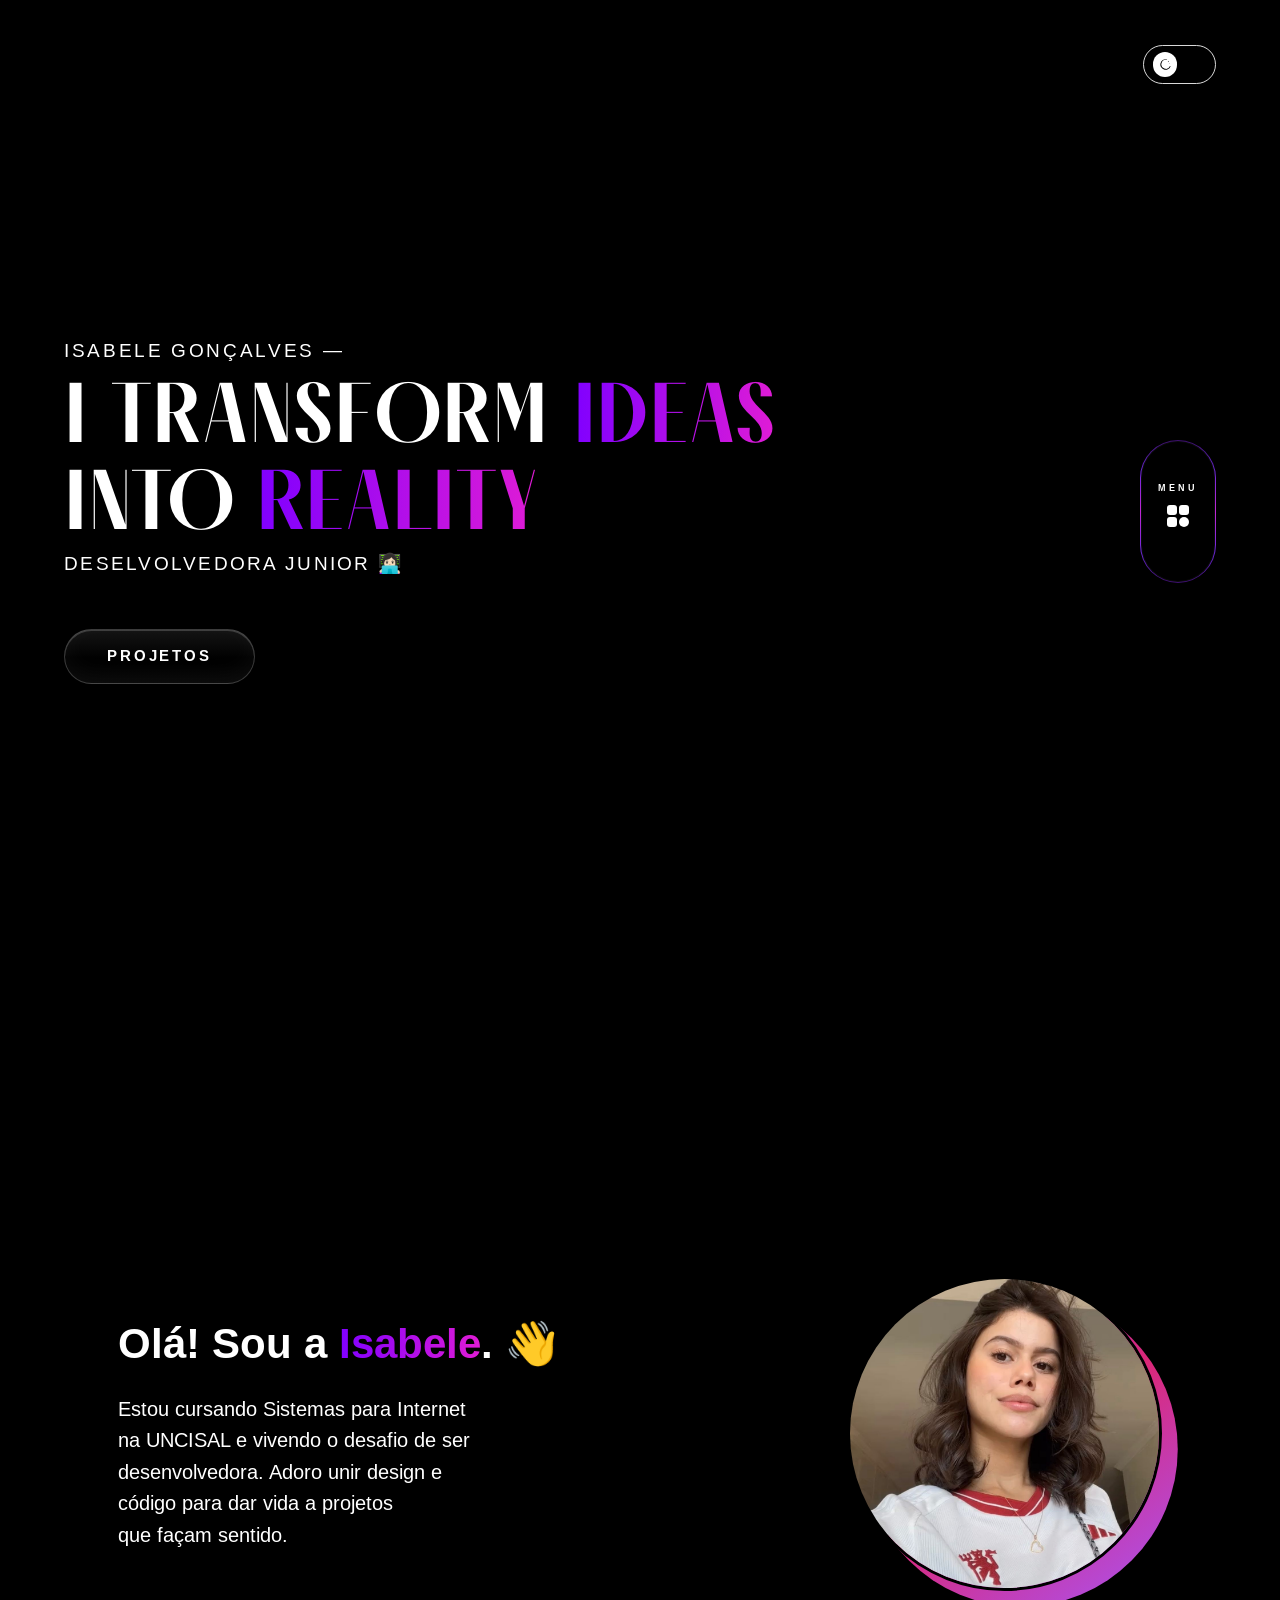
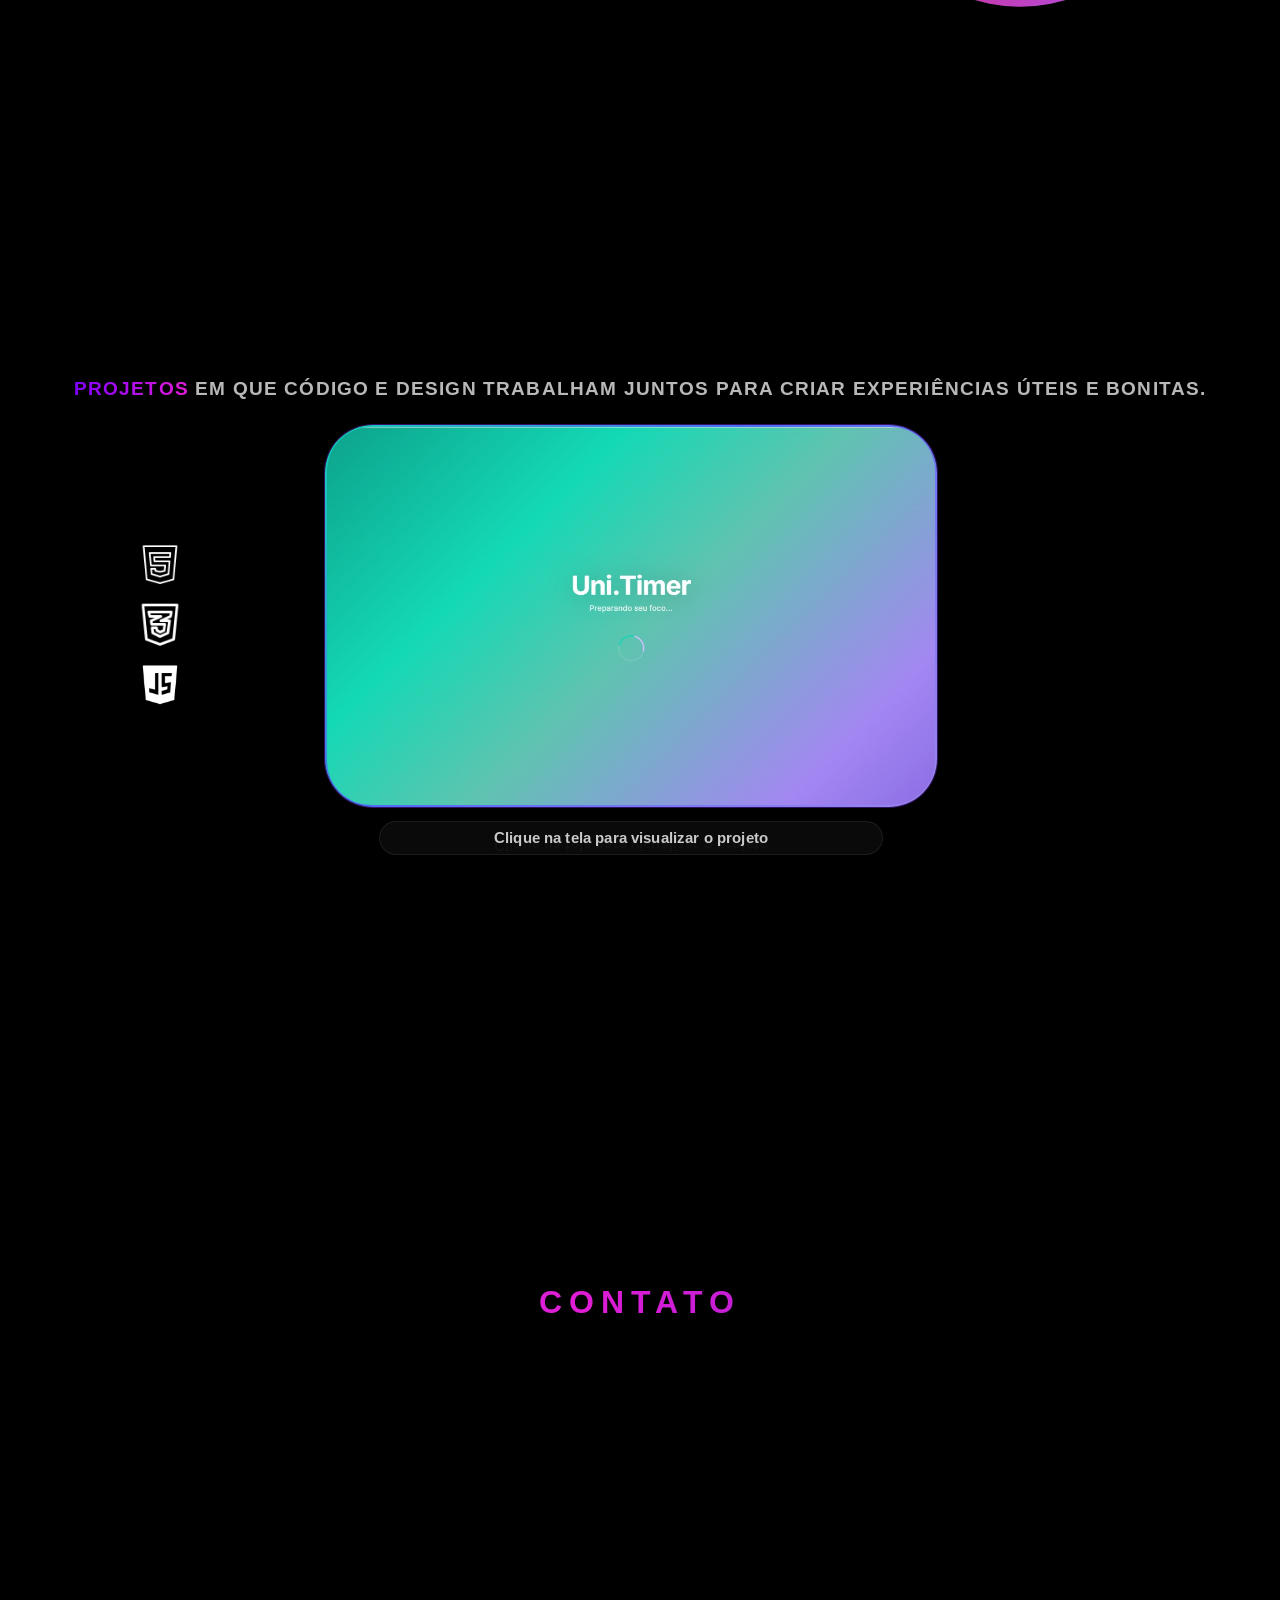
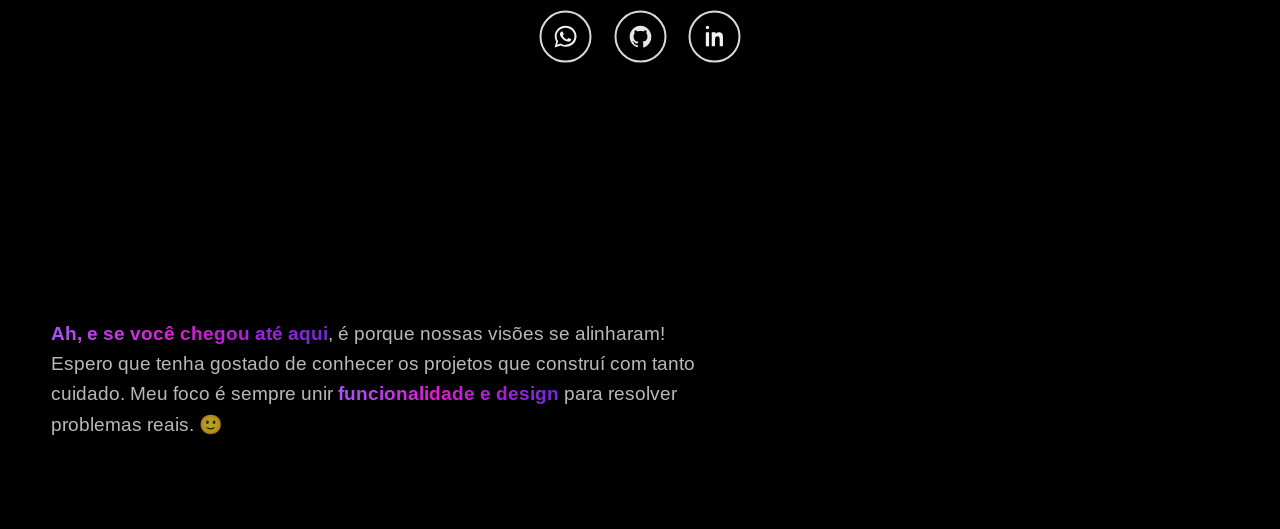
==== index.html @ c57a3eab "Portfólio: landing page com seções Início, Sobre, Projetos e Contato Made-with: Cursor" ====
<!DOCTYPE html>
<html lang="pt-BR">
  <head>
    <meta charset="UTF-8" />
    <meta name="viewport" content="width=device-width, initial-scale=1.0" />
    <title>Isabele Gonçalves — Portfólio</title>
    <link rel="icon" type="image/svg+xml" href="favicon.svg" />
    <link rel="preconnect" href="https://fonts.googleapis.com" />
    <link rel="preconnect" href="https://fonts.gstatic.com" crossorigin />
    <link
      href="https://fonts.googleapis.com/css2?family=Arimo:wght@400;500;600;700&display=swap"
      rel="stylesheet"
    />
    <link rel="stylesheet" href="styles.css" />
  </head>
  <body>
    <div class="page page--landing">
      <header class="top-bar">
        <button
          type="button"
          class="theme-toggle"
          id="theme-toggle"
          aria-label="Alternar entre tema claro e escuro"
        >
          <span class="theme-toggle__track">
            <span class="theme-toggle__thumb" aria-hidden="true">
              <svg class="icon-moon" viewBox="0 0 24 24" fill="none" aria-hidden="true">
                <path
                  d="M14.2 2.65a.7.7 0 0 1 .72.93A8.35 8.35 0 1 0 20.4 15a.7.7 0 0 1 .94.73A9.75 9.75 0 1 1 14.2 2.65Z"
                  fill="currentColor"
                />
                <path
                  d="M17.45 5.1l.38.96.96.38-.96.38-.38.96-.38-.96-.96-.38.96-.38.38-.96ZM19.55 9.05l.23.58.58.23-.58.23-.23.58-.23-.58-.58-.23.58-.23.23-.58Z"
                  fill="currentColor"
                  opacity="0.9"
                />
              </svg>
              <svg class="icon-sun" viewBox="0 0 24 24" fill="none" aria-hidden="true">
                <circle cx="12" cy="12" r="4" fill="currentColor" />
                <path
                  stroke="currentColor"
                  stroke-width="2"
                  stroke-linecap="round"
                  d="M12 2v2M12 20v2M4.93 4.93l1.41 1.41M17.66 17.66l1.41 1.41M2 12h2M20 12h2M4.93 19.07l1.41-1.41M17.66 6.34l1.41-1.41"
                />
              </svg>
            </span>
          </span>
        </button>
      </header>

      <main class="landing">
        <div class="main landing__intro">
          <section id="inicio" class="hero" aria-labelledby="headline">
            <p class="hero__name">ISABELE GONÇALVES —</p>
            <h1 class="hero__title" id="headline">
              <span class="line">I TRANSFORM <span class="gradient">IDEAS</span></span>
              <span class="line">INTO <span class="gradient">REALITY</span></span>
            </h1>
            <p class="hero__role">DESELVOLVEDORA JUNIOR 👩🏻‍💻</p>
            <a class="btn-projetos" href="#projetos">PROJETOS</a>
          </section>

          <aside class="side-dock" aria-label="Atalhos do site (menu)">
            <p class="side-dock__label">MENU</p>
            <button
              type="button"
              class="menu-trigger"
              id="menu-open"
              aria-controls="nav-drawer"
              aria-expanded="false"
              aria-label="Abrir atalhos para seções da página"
            >
              <span></span><span></span><span></span><span></span>
            </button>
          </aside>
        </div>

        <section id="sobre" class="landing__section about" aria-labelledby="about-heading">
          <div class="about__grid">
            <div class="about__text">
              <h2 class="about__heading" id="about-heading">
                Olá! Sou a <span class="about__name">Isabele</span>. 👋
              </h2>
              <p class="about__body">
                Estou cursando Sistemas para Internet<br />
                na UNCISAL e vivendo o desafio de ser<br />
                desenvolvedora. Adoro unir design e<br />
                código para dar vida a projetos<br />
                que façam sentido.
              </p>
            </div>
            <figure class="about__figure">
              <div class="about__photo-inner">
                <div class="about__photo-ring" aria-hidden="true"></div>
                <img
                  class="about__photo"
                  src="IMG/EU.jpeg"
                  width="400"
                  height="400"
                  alt="Retrato de Isabele Gonçalves"
                />
              </div>
            </figure>
          </div>
        </section>

        <section id="projetos" class="landing__section section-projetos" aria-label="Projetos em que código e design trabalham juntos para criar experiências úteis e bonitas.">
          <p id="projetos-lead" class="section-projetos__lead">
            <span class="project-brand">PROJETOS</span> EM QUE CÓDIGO E DESIGN TRABALHAM JUNTOS PARA CRIAR EXPERIÊNCIAS ÚTEIS E BONITAS.
          </p>

          <article class="project-showcase" aria-labelledby="unitimer-title">
            <h3 id="unitimer-title" class="visually-hidden">Uni.Timer</h3>
            <div class="project-showcase__tech" aria-label="Tecnologias: HTML, CSS e JavaScript">
              <span class="project-tech__icon" title="HTML">
                <img
                  src="IMG/html.png"
                  data-dark-src="IMG/html.png"
                  data-light-src="IMG/htmlpreto.png"
                  alt="HTML"
                  width="52"
                  height="52"
                  loading="lazy"
                  decoding="async"
                />
              </span>
              <span class="project-tech__icon project-tech__icon--css" title="CSS3">
                <img
                  src="IMG/css.png"
                  data-dark-src="IMG/css.png"
                  data-light-src="IMG/csspreto.png"
                  alt="CSS"
                  width="52"
                  height="52"
                  loading="lazy"
                  decoding="async"
                />
              </span>
              <span class="project-tech__icon" title="JavaScript">
                <img
                  src="IMG/js.png"
                  data-dark-src="IMG/js.png"
                  data-light-src="IMG/jspreto.png"
                  alt="JavaScript"
                  width="52"
                  height="52"
                  loading="lazy"
                  decoding="async"
                />
              </span>
            </div>
            <div class="project-showcase__card">
              <a
                class="project-card__link"
                href="https://luxury-sunburst-1a50d6.netlify.app/"
                target="_blank"
                rel="noopener noreferrer"
                aria-label="Abrir Uni.Timer no site"
              >
                <div class="project-card__frame">
                  <img
                    src="IMG/UNITIME.jpeg"
                    width="720"
                    height="480"
                    alt="Uni.Timer — tela com o título Uni.Timer, texto Preparando seu foco e indicador de carregamento"
                    loading="lazy"
                    decoding="async"
                  />
                  <div class="project-card__overlay" aria-live="polite">
                    <div class="project-card__overlay-inner">
                      <p class="project-card__overlay-text">
                        O Uni.Timer é basicamente um cronômetro focado em estudo. Em vez de usar um relógio
                        comum, ele é pensado para organizar o tempo que você gasta em cada matéria ou tarefa da
                        faculdade.
                      </p>
                      <p class="project-card__overlay-subtitle">A ideia é simples:</p>
                      <ol class="project-card__overlay-list">
                        <li>
                          <strong>Você escolhe o que vai estudar:</strong> Separa a matéria ou o trabalho que
                          precisa fazer.
                        </li>
                        <li>
                          <strong>Define um tempo:</strong> Coloca um bloco de tempo (ex: 40 ou 50 minutos) para focar
                          apenas naquilo.
                        </li>
                        <li>
                          <strong>Elimina distrações:</strong> Como é uma ferramenta dedicada, você evita ficar
                          checando outras coisas no celular ou computador enquanto o tempo está correndo.
                        </li>
                        <li>
                          <strong>Pausa:</strong> Quando o tempo acaba, ele te avisa para dar uma pausa antes de
                          começar o próximo bloco.
                        </li>
                      </ol>
                    </div>
                  </div>
                </div>
                <div
                  class="project-card__hint"
                  aria-hidden="true"
                  data-text="Clique na tela para visualizar o projeto"
                >
                  Clique na tela para visualizar o projeto
                </div>
              </a>
            </div>
          </article>
        </section>

        <section id="contato" class="landing__section section-contato" aria-label="Contato">
          <h2 class="section-contato__title">CONTATO</h2>

          <div class="contact-icons" role="group" aria-label="Ícones de contato">
            <a
              class="contact-icon"
              aria-label="WhatsApp"
              href="https://wa.me/5582987012099"
              target="_blank"
              rel="noopener noreferrer"
            >
              <svg viewBox="0 0 24 24" width="26" height="26" fill="currentColor" xmlns="http://www.w3.org/2000/svg" aria-hidden="true">
                <path
                  d="M12.04 2C6.54 2 2.1 6.35 2.1 11.72c0 1.72.46 3.4 1.33 4.88L2 22l5.56-1.72c1.43.78 3.05 1.2 4.71 1.2 5.5 0 9.94-4.35 9.94-9.72C22.21 6.35 17.54 2 12.04 2Zm0 17.85c-1.52 0-2.99-.42-4.26-1.22l-.3-.18-3.3 1.02 1.06-3.15-.2-.31a7.84 7.84 0 0 1-1.23-4.29c0-4.35 3.65-7.88 8.23-7.88 4.58 0 8.23 3.53 8.23 7.88 0 4.35-3.65 7.88-8.23 7.88Zm4.78-5.64c-.26-.13-1.54-.75-1.78-.84-.24-.09-.41-.13-.58.13-.17.26-.67.84-.82 1.01-.15.17-.3.2-.56.07-.26-.13-1.09-.4-2.08-1.28-.77-.67-1.3-1.5-1.45-1.76-.15-.26-.02-.4.11-.53.11-.11.26-.29.39-.44.13-.15.17-.26.26-.44.09-.17.04-.33-.02-.46-.06-.13-.58-1.36-.79-1.86-.21-.5-.43-.43-.58-.44h-.5c-.17 0-.43.07-.65.33-.22.26-.86.84-.86 2.05 0 1.21.89 2.38 1.02 2.55.13.17 1.75 2.74 4.3 3.74.61.24 1.08.38 1.45.48.61.19 1.17.16 1.61.1.49-.07 1.54-.62 1.76-1.22.22-.6.22-1.11.15-1.22-.06-.11-.24-.17-.5-.31Z"
                />
              </svg>
            </a>

            <a
              class="contact-icon"
              aria-label="GitHub"
              href="https://github.com/isntmemaria"
              target="_blank"
              rel="noopener noreferrer"
            >
              <svg viewBox="0 0 24 24" width="26" height="26" fill="none" xmlns="http://www.w3.org/2000/svg" aria-hidden="true">
                <path
                  d="M12 2C6.48 2 2 6.58 2 12.23c0 4.52 2.87 8.35 6.85 9.7.5.1.68-.22.68-.49 0-.24-.01-.87-.01-1.7-2.79.62-3.38-1.38-3.38-1.38-.46-1.18-1.12-1.5-1.12-1.5-.91-.64.07-.63.07-.63 1 .07 1.53 1.06 1.53 1.06.9 1.57 2.35 1.12 2.92.86.09-.66.35-1.12.63-1.38-2.22-.26-4.56-1.14-4.56-5.08 0-1.13.39-2.06 1.03-2.78-.1-.26-.45-1.33.1-2.77 0 0 .84-.28 2.75 1.06.8-.23 1.66-.35 2.52-.35.86 0 1.72.12 2.52.35 1.91-1.34 2.75-1.06 2.75-1.06.55 1.44.2 2.5.1 2.77.64.72 1.03 1.65 1.03 2.78 0 3.95-2.34 4.82-4.57 5.07.36.32.68.95.68 1.92 0 1.38-.01 2.49-.01 2.83 0 .27.18.6.69.49A10.02 10.02 0 0 0 22 12.23C22 6.58 17.52 2 12 2Z"
                  fill="currentColor"
                  opacity="0.95"
                />
              </svg>
            </a>

            <a
              class="contact-icon"
              aria-label="LinkedIn"
              href="https://www.linkedin.com/in/isntmemaria"
              target="_blank"
              rel="noopener noreferrer"
            >
              <svg viewBox="0 0 24 24" width="26" height="26" fill="currentColor" xmlns="http://www.w3.org/2000/svg" aria-hidden="true">
                <path d="M4 3.5C4 2.67 4.67 2 5.5 2S7 2.67 7 3.5 6.33 5 5.5 5 4 4.33 4 3.5Z" />
                <path d="M4 8h3v13H4V8Z" />
                <path d="M10 8h3v1.6h.04c.42-.8 1.45-1.65 2.98-1.65 3.18 0 3.77 2.08 3.77 4.78V21h-3v-6.1c0-1.45-.03-3.31-2.02-3.31-2.02 0-2.33 1.58-2.33 3.2V21h-3V8Z" />
              </svg>
            </a>
          </div>

          <p class="section-contato__note">
            <span class="contact-emphasis">Ah, e se você chegou até aqui</span>, é porque nossas visões se alinharam!
            Espero que tenha gostado de conhecer os projetos que construí com tanto cuidado. Meu foco é sempre unir
            <span class="contact-emphasis">funcionalidade e design</span> para resolver problemas reais. 🙂
          </p>
        </section>
      </main>
    </div>

    <div class="nav-drawer" id="nav-drawer" role="dialog" aria-modal="true" aria-labelledby="drawer-title" hidden>
      <button type="button" class="nav-drawer__backdrop" id="menu-backdrop" aria-label="Fechar menu"></button>
      <div class="nav-drawer__panel">
        <h2 id="drawer-title" class="visually-hidden">Atalhos para seções</h2>
        <button type="button" class="nav-drawer__close" id="menu-close" aria-label="Fechar">
          ×
        </button>
        <ul class="nav-drawer__list">
          <li><a href="#inicio">INICIO</a></li>
          <li><a href="#sobre">SOBRE</a></li>
          <li><a href="#projetos">PROJETOS</a></li>
          <li><a href="#contato">CONTATO</a></li>
        </ul>
      </div>
    </div>

    <div id="cursor-follow" class="cursor-follow" aria-hidden="true">
      <div class="cursor-follow__orbit">
        <svg class="cursor-follow__svg" viewBox="0 0 100 100" overflow="visible" xmlns="http://www.w3.org/2000/svg">
          <defs>
            <linearGradient id="cursor-name-gradient" x1="0%" y1="0%" x2="100%" y2="0%">
              <stop offset="0%" stop-color="#8000ff" />
              <stop offset="50%" stop-color="#e01cd5" />
              <stop offset="100%" stop-color="#a855f7" />
            </linearGradient>
            <path
              id="cursor-orbit-path"
              d="M 50 15 a 35 35 0 1 1 0 70 a 35 35 0 1 1 0 -70"
              fill="none"
            />
          </defs>
          <text
            class="cursor-follow__text"
            fill="url(#cursor-name-gradient)"
            font-family="Arimo, system-ui, sans-serif"
            font-size="5.2"
            font-weight="700"
            letter-spacing="0.12em"
          >
            <textPath href="#cursor-orbit-path" startOffset="0%">
              ISABELE GONÇALVES • ISABELE GONÇALVES • ISABELE GONÇALVES •
            </textPath>
          </text>
        </svg>
      </div>
      <span class="cursor-follow__core"></span>
    </div>

    <script>
      (function () {
        var root = document.documentElement;
        var stored = localStorage.getItem("theme");
        if (stored === "light" || stored === "dark") {
          root.setAttribute("data-theme", stored);
        } else {
          root.setAttribute("data-theme", "dark");
        }

        function syncThemeIcons() {
          var isLight = root.getAttribute("data-theme") === "light";
          var moon = document.querySelector(".icon-moon");
          var sun = document.querySelector(".icon-sun");
          if (moon && sun) {
            moon.style.display = isLight ? "none" : "block";
            sun.style.display = isLight ? "block" : "none";
          }

          var techIcons = document.querySelectorAll(".project-tech__icon img[data-dark-src][data-light-src]");
          techIcons.forEach(function (img) {
            var darkSrc = img.getAttribute("data-dark-src");
            var lightSrc = img.getAttribute("data-light-src");
            var targetSrc = isLight ? lightSrc : darkSrc;
            if (!targetSrc) return;
            if (img.getAttribute("src") === targetSrc) return;

            var probe = new Image();
            probe.onload = function () {
              img.setAttribute("src", targetSrc);
            };
            probe.onerror = function () {
              img.setAttribute("src", darkSrc || targetSrc);
            };
            probe.src = targetSrc;
          });
        }

        syncThemeIcons();

        var themeBtn = document.getElementById("theme-toggle");
        if (themeBtn) {
          themeBtn.addEventListener("click", function () {
            var next = root.getAttribute("data-theme") === "light" ? "dark" : "light";
            root.setAttribute("data-theme", next);
            localStorage.setItem("theme", next);
            syncThemeIcons();
          });
        }

        var drawer = document.getElementById("nav-drawer");
        var openBtn = document.getElementById("menu-open");
        var closeBtn = document.getElementById("menu-close");
        var backdrop = document.getElementById("menu-backdrop");

        function setOpen(open) {
          if (!drawer || !openBtn) return;
          drawer.hidden = !open;
          drawer.classList.toggle("is-open", open);
          openBtn.setAttribute("aria-expanded", open ? "true" : "false");
          document.body.style.overflow = open ? "hidden" : "";
        }

        if (openBtn) {
          openBtn.addEventListener("click", function () {
            setOpen(true);
          });
        }
        if (closeBtn) {
          closeBtn.addEventListener("click", function () {
            setOpen(false);
          });
        }
        if (backdrop) {
          backdrop.addEventListener("click", function () {
            setOpen(false);
          });
        }
        document.addEventListener("keydown", function (e) {
          if (e.key === "Escape") setOpen(false);
        });

        document.querySelectorAll(".nav-drawer__list a[href^='#']").forEach(function (link) {
          link.addEventListener("click", function () {
            setOpen(false);
          });
        });
      })();

      (function () {
        var el = document.getElementById("cursor-follow");
        if (!el) return;
        var reduceMotion = window.matchMedia("(prefers-reduced-motion: reduce)").matches;
        var finePointer = window.matchMedia("(pointer: fine)").matches;
        if (reduceMotion || !finePointer) {
          el.remove();
          return;
        }
        document.documentElement.classList.add("has-custom-cursor");
        el.classList.add("cursor-follow--hidden");
        function move(e) {
          el.style.left = e.clientX + "px";
          el.style.top = e.clientY + "px";
          el.classList.remove("cursor-follow--hidden");
        }
        window.addEventListener("mousemove", move, { passive: true });
        document.documentElement.addEventListener("mouseleave", function () {
          el.classList.add("cursor-follow--hidden");
        });
        document.documentElement.addEventListener("mouseenter", function () {
          el.classList.remove("cursor-follow--hidden");
        });
      })();
    </script>
  </body>
</html>
---- styles.css ----
@font-face {
  font-family: "Melodrama";
  src: url("fonts/Melodrama-Light.otf") format("opentype");
  font-weight: 300;
  font-style: normal;
  font-display: swap;
}

@font-face {
  font-family: "Melodrama";
  src: url("fonts/Melodrama-Regular.otf") format("opentype");
  font-weight: 400;
  font-style: normal;
  font-display: swap;
}

@font-face {
  font-family: "Melodrama";
  src: url("fonts/Melodrama-Medium.otf") format("opentype");
  font-weight: 500;
  font-style: normal;
  font-display: swap;
}

@font-face {
  font-family: "Melodrama";
  src: url("fonts/Melodrama-Semibold.otf") format("opentype");
  font-weight: 600;
  font-style: normal;
  font-display: swap;
}

@font-face {
  font-family: "Melodrama";
  src: url("fonts/Melodrama-Bold.otf") format("opentype");
  font-weight: 700;
  font-style: normal;
  font-display: swap;
}

:root {
  --bg: #000000;
  --text: #ffffff;
  --text-muted: rgba(255, 255, 255, 0.72);
  --gradient-a: #8000ff;
  --gradient-b: #e01cd5;
  --menu-border: #a020f0;
  --btn-border: rgba(255, 255, 255, 0.22);
  --toggle-border: rgba(255, 255, 255, 0.85);
}

:root[data-theme="light"] {
  --bg: #f7f7f5;
  --text: #0a0a0a;
  --text-muted: rgba(10, 10, 10, 0.65);
  --btn-border: rgba(10, 10, 10, 0.12);
  --toggle-border: rgba(10, 10, 10, 0.35);
}

*,
*::before,
*::after {
  box-sizing: border-box;
}

html {
  font-size: clamp(14px, 2.2vw, 18px);
  overflow-x: hidden;
}

@media (prefers-reduced-motion: no-preference) {
  html {
    scroll-behavior: smooth;
  }
}

body {
  margin: 0;
  min-height: 100vh;
  font-family: "Arimo", system-ui, -apple-system, "Segoe UI", Roboto, Arial, sans-serif;
  background: var(--bg);
  color: var(--text);
  -webkit-font-smoothing: antialiased;
  transition: background 0.35s ease, color 0.35s ease;
}

.page {
  position: relative;
  min-height: 100vh;
  padding: clamp(1.25rem, 4vw, 2.5rem) clamp(1.25rem, 5vw, 4rem);
  display: flex;
  flex-direction: column;
}

.top-bar {
  display: flex;
  justify-content: flex-end;
  align-items: center;
}

.theme-toggle {
  display: flex;
  align-items: center;
  gap: 0;
  padding: 0.2rem 0.35rem;
  border-radius: 999px;
  border: 1px solid var(--toggle-border);
  background: transparent;
  cursor: pointer;
  color: var(--text);
}

.theme-toggle:focus-visible {
  outline: 2px solid var(--gradient-a);
  outline-offset: 3px;
}

.theme-toggle__track {
  display: flex;
  align-items: center;
  width: 3.25rem;
  height: 1.65rem;
  border-radius: 999px;
  padding: 0.15rem;
  position: relative;
}

.theme-toggle__thumb {
  position: relative;
  width: 1.35rem;
  height: 1.35rem;
  border-radius: 50%;
  background: var(--text);
  display: block;
  transition: transform 0.3s cubic-bezier(0.34, 1.2, 0.64, 1);
}

.theme-toggle__thumb svg {
  position: absolute;
  inset: 0;
  margin: auto;
}

:root[data-theme="light"] .theme-toggle__thumb {
  transform: translateX(1.45rem);
}

.theme-toggle svg {
  width: 0.72rem;
  height: 0.72rem;
  color: var(--bg);
}

.icon-moon {
  filter: drop-shadow(0 0 3px rgba(255, 255, 255, 0.35)) saturate(1.08);
}

:root[data-theme="light"] .icon-moon {
  filter: none;
}

.main {
  flex: 1;
  display: grid;
  grid-template-columns: 1fr auto;
  align-items: center;
  gap: clamp(1.5rem, 6vw, 4rem);
  padding-top: clamp(0.5rem, 3vh, 2rem);
  padding-bottom: clamp(2rem, 8vh, 4rem);
}

@media (max-width: 768px) {
  .main {
    grid-template-columns: 1fr;
    align-items: start;
  }

  .main.landing__intro {
    padding-right: clamp(3.5rem, 14vw, 5rem);
  }

  .side-dock {
    position: fixed;
    right: clamp(1rem, 4vw, 2rem);
    top: 50%;
    transform: translateY(-50%);
    z-index: 30;
  }
}

.hero {
  max-width: 42rem;
}

.hero__name {
  margin: 0 0 0.4rem;
  font-size: clamp(0.95rem, 1.5vw, 1.05rem);
  font-weight: 500;
  letter-spacing: 0.14em;
  color: var(--text);
}

.hero__title {
  margin: 0 0 0.45rem;
  font-family: "Melodrama", Georgia, serif;
  font-size: clamp(2.35rem, 7.5vw, 4.75rem);
  font-weight: 700;
  line-height: 1.02;
  letter-spacing: 0.02em;
  text-transform: uppercase;
}

.hero__title .line {
  display: block;
  white-space: nowrap;
}

.hero__title .gradient {
  background: linear-gradient(90deg, var(--gradient-a), var(--gradient-b));
  -webkit-background-clip: text;
  background-clip: text;
  color: transparent;
}

.hero__role {
  margin: 0 0 clamp(2rem, 6vh, 3.5rem);
  font-size: clamp(0.95rem, 1.5vw, 1.05rem);
  font-weight: 500;
  letter-spacing: 0.12em;
  color: var(--text);
}

.btn-projetos {
  display: inline-flex;
  align-items: center;
  justify-content: center;
  padding: 0.95rem 2.35rem;
  font-family: inherit;
  font-size: 0.85rem;
  font-weight: 700;
  letter-spacing: 0.18em;
  text-transform: uppercase;
  text-decoration: none;
  color: var(--text);
  border-radius: 999px;
  border: 1px solid var(--btn-border);
  background: linear-gradient(180deg, #141414 0%, #000000 55%, #050505 100%);
  box-shadow:
    inset 0 1px 0 rgba(255, 255, 255, 0.18),
    inset 0 -8px 24px rgba(255, 255, 255, 0.04),
    0 12px 40px rgba(0, 0, 0, 0.45);
  transition: transform 0.2s ease, box-shadow 0.2s ease, border-color 0.2s ease;
}

:root[data-theme="light"] .btn-projetos {
  background: linear-gradient(180deg, #ffffff 0%, #ececea 55%, #e2e2de 100%);
  color: var(--text);
  box-shadow:
    inset 0 1px 0 rgba(255, 255, 255, 0.9),
    inset 0 -6px 20px rgba(0, 0, 0, 0.06),
    0 10px 30px rgba(0, 0, 0, 0.08);
}

.btn-projetos:hover {
  transform: translateY(-2px);
  box-shadow:
    inset 0 1px 0 rgba(255, 255, 255, 0.22),
    inset 0 -8px 24px rgba(255, 255, 255, 0.06),
    0 16px 48px rgba(0, 0, 0, 0.5);
}

.btn-projetos:focus-visible {
  outline: 2px solid var(--gradient-a);
  outline-offset: 4px;
}

.side-dock {
  display: flex;
  flex-direction: column;
  align-items: center;
  justify-content: center;
  gap: 0.06rem;
  min-width: 3.1rem;
  padding: 2.35rem 0.72rem;
  border-radius: 999px;
  border: 1px solid transparent;
  background:
    linear-gradient(#000000, #000000) padding-box,
    linear-gradient(
      180deg,
      #3d0f6e 0%,
      #6d28d9 22%,
      #c026d3 50%,
      #6d28d9 78%,
      #3d0f6e 100%
    )
    border-box;
  background-clip: padding-box, border-box;
  -webkit-background-clip: padding-box, border-box;
  box-shadow: 0 0 0 1px rgba(255, 255, 255, 0.04) inset;
}

.side-dock__label {
  font-family: "Arimo", system-ui, sans-serif;
  font-size: 0.52rem;
  font-weight: 600;
  letter-spacing: 0.32em;
  color: #ffffff;
  margin: 0 0 -0.06rem;
  line-height: 1;
}

:root[data-theme="light"] .side-dock {
  background:
    linear-gradient(var(--bg), var(--bg)) padding-box,
    linear-gradient(
      180deg,
      #3d0f6e 0%,
      #6d28d9 22%,
      #c026d3 50%,
      #6d28d9 78%,
      #3d0f6e 100%
    )
    border-box;
  box-shadow: 0 0 0 1px rgba(0, 0, 0, 0.08) inset;
}

:root[data-theme="light"] .side-dock__label {
  color: var(--text);
}

:root[data-theme="light"] .menu-trigger {
  color: var(--text);
}

.menu-trigger {
  width: 2.65rem;
  height: 2.65rem;
  padding: 0;
  border: none;
  border-radius: 0.45rem;
  background: transparent;
  cursor: pointer;
  display: grid;
  grid-template-columns: repeat(2, auto);
  grid-template-rows: repeat(2, auto);
  gap: 0.09rem;
  place-content: center;
  place-items: center;
  color: #ffffff;
}

.menu-trigger:focus-visible {
  outline: 2px solid #c026d3;
  outline-offset: 3px;
  border-radius: 0.55rem;
}

.menu-trigger span {
  width: 0.58rem;
  height: 0.58rem;
  background: currentColor;
  border-radius: 3px;
}

.menu-trigger span:nth-child(4) {
  border-radius: 50%;
}

.nav-drawer {
  position: fixed;
  inset: 0;
  z-index: 40;
  pointer-events: none;
  opacity: 0;
  transition: opacity 0.3s ease;
}

.nav-drawer.is-open {
  pointer-events: auto;
  opacity: 1;
}

.nav-drawer__backdrop {
  position: absolute;
  inset: 0;
  background: rgba(0, 0, 0, 0.55);
  border: none;
  padding: 0;
  cursor: pointer;
}

:root[data-theme="light"] .nav-drawer__backdrop {
  background: rgba(0, 0, 0, 0.25);
}

:root[data-theme="light"] .nav-drawer__list a {
  background: rgba(0, 0, 0, 0.03);
}

:root[data-theme="light"] .nav-drawer__close {
  background: rgba(0, 0, 0, 0.03);
}

.nav-drawer__panel {
  position: absolute;
  top: 0;
  right: 0;
  height: 100%;
  width: min(18rem, 86vw);
  background: rgba(10, 10, 10, 0.78);
  border-left: 1px solid var(--menu-border);
  padding: 5rem 1.75rem 2rem;
  transform: translateX(100%);
  transition: transform 0.35s cubic-bezier(0.34, 1.1, 0.64, 1);
  backdrop-filter: blur(12px);
  box-shadow: -26px 0 90px rgba(0, 0, 0, 0.55);
}

:root[data-theme="light"] .nav-drawer__panel {
  background: rgba(247, 247, 245, 0.82);
  border-left-color: rgba(160, 32, 240, 0.45);
  box-shadow: -26px 0 90px rgba(0, 0, 0, 0.12);
}

.nav-drawer.is-open .nav-drawer__panel {
  transform: translateX(0);
}

.nav-drawer__list {
  list-style: none;
  margin: 0;
  padding: 0;
  display: flex;
  flex-direction: column;
  gap: 1.5rem;
}

.nav-drawer__list a {
  font-size: 1.15rem;
  font-weight: 500;
  letter-spacing: 0.08em;
  text-transform: uppercase;
  color: var(--text);
  text-decoration: none;
  border-bottom: none;
  transition: transform 0.18s ease, color 0.2s ease, background 0.2s ease;
  padding: 0.6rem 0.75rem;
  border-radius: 0.9rem;
  position: relative;
  display: block;
  z-index: 0;
  background: rgba(255, 255, 255, 0.02);
}

.nav-drawer__list a::after {
  content: "";
  position: absolute;
  inset: 0;
  border-radius: inherit;
  background: linear-gradient(90deg, rgba(128, 0, 255, 0.28), rgba(224, 28, 213, 0.22));
  opacity: 0;
  transition: opacity 0.2s ease;
  z-index: -1;
}

.nav-drawer__list a:hover::after,
.nav-drawer__list a:focus-visible::after {
  opacity: 1;
}

.nav-drawer__list a:hover,
.nav-drawer__list a:focus-visible {
  transform: translateX(-4px);
  color: var(--text);
  outline: none;
}

.nav-drawer__close {
  position: absolute;
  top: 1.25rem;
  right: 1.25rem;
  width: 2.5rem;
  height: 2.5rem;
  border: 1px solid var(--btn-border);
  border-radius: 50%;
  background: rgba(255, 255, 255, 0.04);
  color: var(--text);
  cursor: pointer;
  font-size: 1.25rem;
  line-height: 1;
  display: grid;
  place-items: center;
}

.nav-drawer__close:focus-visible {
  outline: 2px solid var(--gradient-a);
  outline-offset: 2px;
}

.nav-drawer__list a:focus-visible {
  box-shadow: 0 0 0 2px rgba(160, 32, 240, 0.35);
}

#inicio,
#sobre,
#projetos,
#contato {
  scroll-margin-top: 1.25rem;
}

.landing {
  flex: 1;
  display: flex;
  flex-direction: column;
  width: 100%;
}

.landing__intro {
  flex: 0 0 auto;
  min-height: min(100vh, 52rem);
}

.landing__section {
  width: 100%;
  max-width: 58rem;
  margin-inline: auto;
  padding-block: clamp(3rem, 9vh, 5.75rem);
  border-top: 1px solid rgba(255, 255, 255, 0.06);
}

.landing > .landing__section:last-child {
  padding-bottom: clamp(4rem, 14vh, 7rem);
}

:root[data-theme="light"] .landing__section {
  border-top-color: rgba(10, 10, 10, 0.07);
}

.landing__section.about {
  border-top: none;
  min-height: 100vh;
  min-height: 100dvh;
  max-width: none;
  width: 100vw;
  margin-inline: calc(50% - 50vw);
  padding-inline: clamp(1.25rem, 5vw, 4rem);
  padding-block: clamp(5.5rem, 16vh, 10rem);
  box-sizing: border-box;
  display: flex;
  flex-direction: column;
  justify-content: center;
  align-items: stretch;
  background-color: #000000;
  font-family: "Arimo", system-ui, -apple-system, "Segoe UI", Roboto, Arial, sans-serif;
}

:root[data-theme="light"] .landing__section.about {
  background-color: var(--bg);
}

.landing__section.about .about__grid {
  width: 100%;
  max-width: 58rem;
  margin-inline: auto;
}

.section-projetos {
  max-width: none;
  margin-top: 0;
  padding-bottom: clamp(4rem, 14vh, 7rem);
  display: flex;
  flex-direction: column;
  align-items: stretch;
  text-align: center;
}

.landing__section.section-projetos {
  max-width: none;
  width: 100vw;
  margin-inline: calc(50% - 50vw);
  border-top: none;
  background-color: var(--bg);
  min-height: 100vh;
  min-height: 100dvh;
  padding-inline: clamp(1.25rem, 5vw, 4rem);
  box-sizing: border-box;
}

:root[data-theme="light"] .landing__section.section-projetos {
  background-color: var(--bg);
}

.section-projetos h2 {
  font-size: 1rem;
  font-weight: 600;
  letter-spacing: 0.2em;
  text-transform: uppercase;
  margin: 0 0 0.75rem;
  color: var(--text-muted);
}

.section-projetos__lead {
  margin: 0.5rem auto clamp(0.85rem, 2.2vw, 1.25rem);
  line-height: 1.45;
  color: var(--text-muted);
  font-weight: 900;
  max-width: none;
  font-family: "Arimo", system-ui, -apple-system, "Segoe UI", Roboto, Arial, sans-serif;
  text-transform: uppercase;
  letter-spacing: 0.06em;
  white-space: normal;
  text-align: center;
  display: block;
  width: 100%;
  font-size: clamp(0.86rem, 1.9vw, 1.08rem);
}

.project-brand {
  background: linear-gradient(90deg, var(--gradient-a), var(--gradient-b));
  -webkit-background-clip: text;
  background-clip: text;
  color: transparent;
}

.project-showcase {
  display: grid;
  grid-template-columns: 6.5rem 1fr 7.5rem;
  align-items: center;
  width: 100%;
  max-width: none;
  margin-inline: 0;
  font-family: "Arimo", system-ui, -apple-system, "Segoe UI", Roboto, Arial, sans-serif;
}

.project-showcase__tech {
  grid-column: 1;
  display: flex;
  flex-direction: column;
  gap: 1rem;
  justify-content: center;
  align-items: flex-end;
  justify-self: end;
  width: 6.5rem;
  color: rgba(255, 255, 255, 0.92);
  transform: translateY(-0.85rem);
}

:root[data-theme="light"] .project-showcase__tech {
  color: rgba(10, 10, 10, 0.78);
}

.project-tech__icon {
  display: grid;
  place-items: center;
  line-height: 0;
}

.project-tech__icon svg {
  display: block;
}

.project-tech__icon img {
  display: block;
  width: 42px;
  height: 42px;
  object-fit: contain;
}

:root[data-theme="light"] .project-tech__icon--css img {
  width: 50px;
  height: 50px;
}

.project-showcase__card {
  grid-column: 2;
  min-width: 0;
  display: flex;
  justify-content: center;
  align-self: center;
  justify-self: center;
  width: 100%;
}

.project-card__frame {
  border-radius: 48px;
  padding: 2px;
  background: linear-gradient(135deg, #14d2b8 0%, #4c6ef5 42%, #9d85ef 100%);
  box-shadow: 0 0 0 1px rgba(91, 33, 182, 0.55);
  width: 100%;
  max-width: 34rem;
  margin-inline: auto;
  aspect-ratio: 16 / 10;
  position: relative;
  overflow: hidden;
}

.project-card__link {
  display: block;
  text-decoration: none;
}

.project-card__hint {
  width: min(100%, 28rem);
  margin: 0.75rem auto 0;
  padding: 0.4rem 0.7rem;
  border-radius: 999px;
  text-align: center;
  font-family: "Arimo", system-ui, -apple-system, "Segoe UI", Roboto, Arial, sans-serif;
  font-size: 0.84rem;
  font-weight: 650;
  letter-spacing: 0.01em;
  color: rgba(255, 255, 255, 0.78);
  background: rgba(255, 255, 255, 0.04);
  border: 1px solid rgba(255, 255, 255, 0.08);
  backdrop-filter: blur(10px);
  position: relative;
  overflow: hidden;
  pointer-events: none;
}

:root[data-theme="light"] .project-card__hint {
  color: rgba(10, 10, 10, 0.75);
  background: rgba(10, 10, 10, 0.04);
  border-color: rgba(10, 10, 10, 0.1);
}

.project-card__hint::after {
  content: attr(data-text);
  position: absolute;
  inset: 0;
  transform: scaleY(-1) translateY(-100%);
  transform-origin: top;
  color: rgba(255, 255, 255, 0.22);
  filter: blur(0.35px);
  opacity: 0.55;
  mask-image: linear-gradient(to bottom, rgba(0, 0, 0, 0.35), rgba(0, 0, 0, 0));
  pointer-events: none;
}

:root[data-theme="light"] .project-card__hint::after {
  color: rgba(10, 10, 10, 0.18);
}

.project-card__frame img {
  display: block;
  width: 100%;
  height: 100%;
  border-radius: 44px;
  background: #0a0a0a;
  object-fit: cover;
  transition: transform 0.35s ease, filter 0.35s ease;
  position: relative;
  z-index: 1;
}

.project-card__frame::after {
  content: "";
  position: absolute;
  left: 0;
  right: 0;
  top: 30%;
  bottom: 0;
  height: auto;
  border-radius: 0 0 48px 48px;
  background-image: linear-gradient(
      to bottom,
      rgba(255, 255, 255, 0.16),
      rgba(255, 255, 255, 0) 65%
    ),
    url("IMG/UNITIME.jpeg");
  background-size: cover;
  background-position: center;
  transform: scaleY(-1);
  opacity: 0;
  transition: opacity 0.25s ease, transform 0.25s ease, filter 0.25s ease;
  z-index: 0;
  pointer-events: none;
  filter: saturate(1.06) contrast(1.02) blur(0.6px);
  mask-image: linear-gradient(
    to bottom,
    rgba(0, 0, 0, 0.04) 0%,
    rgba(0, 0, 0, 0.35) 30%,
    rgba(0, 0, 0, 0) 100%
  );
  background-blend-mode: screen;
}

.project-card__overlay {
  position: absolute;
  inset: 0;
  padding: 0.62rem 0.7rem;
  z-index: 2;
  opacity: 0;
  visibility: hidden;
  transition: opacity 0.22s ease, visibility 0.22s ease;
  background: linear-gradient(
    180deg,
    rgba(0, 0, 0, 0) 0%,
    rgba(0, 0, 0, 0.15) 35%,
    rgba(0, 0, 0, 0.72) 100%
  );
  display: flex;
  align-items: flex-start;
}

.project-card__overlay-inner {
  width: 100%;
  display: flex;
  flex-direction: column;
  border-radius: 36px;
  background: linear-gradient(
    180deg,
    rgba(0, 0, 0, 0.26) 0%,
    rgba(0, 0, 0, 0.48) 65%,
    rgba(0, 0, 0, 0.6) 100%
  );
  border: 1px solid rgba(255, 255, 255, 0.1);
  backdrop-filter: blur(10px);
  padding: 0.55rem 0.7rem;
  max-height: none;
  height: 100%;
  overflow: hidden;
  overflow-x: hidden;
  text-align: left;
  position: relative;
  transform: translateY(0);
  transition: transform 0.22s ease;
}

.project-card__overlay-text {
  margin: 0 0 0.42rem;
  font-family: "Arimo", system-ui, -apple-system, "Segoe UI", Roboto, Arial, sans-serif;
  font-size: 0.92rem;
  line-height: 1.33;
  color: rgba(255, 255, 255, 0.95);
}

.project-card__overlay-subtitle {
  margin: 0 0 0.25rem;
  font-weight: 700;
  letter-spacing: 0.02em;
  color: rgba(255, 255, 255, 0.95);
  font-size: 0.98rem;
}

.project-card__overlay-list {
  margin: 0;
  padding-left: 1.1rem;
  color: rgba(255, 255, 255, 0.95);
  font-family: "Arimo", system-ui, -apple-system, "Segoe UI", Roboto, Arial, sans-serif;
  font-size: 0.86rem;
  line-height: 1.3;
}

.project-card__overlay-list li {
  margin: 0.18rem 0;
}

.project-card__overlay-cta {
  position: static;
  transform: none;
  margin: 0.7rem auto 0;
  width: min(92%, 26rem);
  text-align: center;
  padding: 0.65rem 0.85rem;
  border-radius: 999px;
  background: rgba(0, 0, 0, 0.12);
  border: 1px solid rgba(255, 255, 255, 0.08);
  backdrop-filter: blur(10px);
  font-size: 0.98rem;
  font-weight: 750;
  line-height: 1.25;
  color: rgba(255, 255, 255, 0.97);
  letter-spacing: 0.01em;
  pointer-events: none;
}

.project-card__overlay-list strong {
  font-weight: 700;
}

.project-card__frame:hover img {
  transform: scaleX(-1);
  filter: saturate(1.1) contrast(1.02);
}

.project-card__frame:hover::after {
  opacity: 0.55;
  transform: scaleY(-1) translateY(-9px);
  filter: saturate(1.12) contrast(1.04) blur(1px);
}

.project-card__frame:hover .project-card__overlay {
  opacity: 1;
  visibility: visible;
}

.project-card__frame:hover .project-card__overlay-inner {
  transform: translateY(0);
}

@media (hover: none) {
  .project-card__frame:hover img {
    transform: none;
  }

  .project-card__frame::after {
    display: none;
  }

  .project-card__overlay {
    display: none;
  }
}

@media (max-width: 700px) {
  .project-showcase {
    display: flex;
    flex-direction: column;
    align-items: stretch;
    max-width: 28rem;
    margin-inline: auto;
  }

  .project-showcase__tech {
    flex-direction: row;
    justify-content: flex-start;
    align-items: flex-start;
    gap: 1.15rem;
    padding-left: 0.1rem;
    transform: translateY(-0.55rem);
  }

  .project-showcase__card {
    margin: 0;
    justify-self: auto;
  }

  .section-projetos__lead {
    margin: 0.45rem auto clamp(0.7rem, 1.9vw, 1.05rem);
    line-height: 1.35;
  }

  .project-card__frame {
    width: min(30rem, 90vw);
  }
}

.section-contato h2:not(.section-contato__title) {
  font-size: 1rem;
  font-weight: 600;
  letter-spacing: 0.2em;
  text-transform: uppercase;
  margin: 0 0 0.75rem;
  color: var(--text-muted);
}

.section-contato__title {
  margin: 0;
  font-family: "Arimo", system-ui, -apple-system, "Segoe UI", Roboto, Arial, sans-serif;
  font-size: clamp(1.15rem, 2.6vw, 1.75rem);
  font-weight: 900;
  letter-spacing: 0.22em;
  text-transform: uppercase;
  text-align: center;
  color: transparent;
  background: linear-gradient(110deg, #a855f7 0%, #e01cd5 45%, #6d28d9 100%);
  -webkit-background-clip: text;
  background-clip: text;
}

.contact-icons {
  position: absolute;
  left: 50%;
  top: 50%;
  transform: translate(-50%, -45%);
  display: flex;
  gap: 1.25rem;
  justify-content: center;
  align-items: center;
  margin-top: 0;
}

.contact-icon {
  width: 52px;
  height: 52px;
  border-radius: 999px;
  border: 2px solid rgba(255, 255, 255, 0.85);
  display: grid;
  place-items: center;
  color: rgba(255, 255, 255, 0.95);
  background: transparent;
  text-decoration: none;
}

:root[data-theme="light"] .contact-icon {
  border-color: rgba(0, 0, 0, 0.28);
  color: rgba(10, 10, 10, 0.85);
}

.section-contato__note {
  position: absolute;
  left: clamp(1.2rem, 4vw, 4rem);
  bottom: clamp(1.6rem, 5vh, 4rem);
  margin: 0;
  max-width: 34rem;
  font-family: "Arimo", system-ui, -apple-system, "Segoe UI", Roboto, Arial, sans-serif;
  font-size: clamp(0.95rem, 1.6vw, 1.05rem);
  line-height: 1.55;
  font-weight: 400;
  color: rgba(255, 255, 255, 0.86);
}

:root[data-theme="light"] .section-contato__note {
  color: var(--text-muted);
}

.contact-emphasis {
  font-weight: 800;
  color: transparent;
  background: linear-gradient(110deg, #a855f7 0%, #e01cd5 45%, #6d28d9 100%);
  -webkit-background-clip: text;
  background-clip: text;
}

.section-contato {
  position: relative;
  background-color: var(--bg);
  width: 100vw;
  max-width: none;
  border-top: none;
  margin-inline: calc(50% - 50vw);
  min-height: 100vh;
  padding-inline: clamp(1.25rem, 5vw, 4rem);
  padding-block: 5.5rem 8rem;
  box-sizing: border-box;
}

:root[data-theme="light"] .section-contato {
  background-color: var(--bg);
}

.section-contato p {
  margin: 0;
  line-height: 1.6;
  color: var(--text-muted);
  font-weight: 400;
  max-width: 36rem;
}

.visually-hidden {
  position: absolute;
  width: 1px;
  height: 1px;
  padding: 0;
  margin: -1px;
  overflow: hidden;
  clip: rect(0, 0, 0, 0);
  white-space: nowrap;
  border: 0;
}

.icon-sun {
  display: none;
}

html.has-custom-cursor,
html.has-custom-cursor * {
  cursor: none !important;
}

.cursor-follow {
  position: fixed;
  left: 0;
  top: 0;
  width: 6.75rem;
  height: 6.75rem;
  margin: -3.375rem 0 0 -3.375rem;
  pointer-events: none;
  z-index: 99999;
  opacity: 1;
  transition: opacity 0.2s ease;
}

.cursor-follow--hidden {
  opacity: 0;
}

.cursor-follow__orbit {
  position: absolute;
  inset: 0;
  animation: cursor-orbit-spin 18s linear infinite;
}

@keyframes cursor-orbit-spin {
  to {
    transform: rotate(360deg);
  }
}

.cursor-follow__svg {
  display: block;
  width: 100%;
  height: 100%;
  filter: drop-shadow(0 0 6px rgba(128, 0, 255, 0.35));
}

.cursor-follow__text {
  text-transform: uppercase;
}

.cursor-follow__core {
  position: absolute;
  left: 50%;
  top: 50%;
  width: 0.45rem;
  height: 0.45rem;
  margin: -0.225rem 0 0 -0.225rem;
  border-radius: 50%;
  background: linear-gradient(145deg, #ffffff, #f0abfc);
  box-shadow:
    0 0 0 2px rgba(224, 28, 213, 0.95),
    0 0 14px rgba(128, 0, 255, 0.65),
    0 0 22px rgba(224, 28, 213, 0.45);
}

@media (prefers-reduced-motion: reduce) {
  html.has-custom-cursor,
  html.has-custom-cursor * {
    cursor: auto !important;
  }

  .cursor-follow {
    display: none !important;
  }

  .cursor-follow__orbit {
    animation: none;
  }
}

.about {
  width: 100%;
}

.about__grid {
  display: grid;
  grid-template-columns: minmax(0, 1.1fr) minmax(0, 0.9fr);
  gap: clamp(2rem, 5vw, 3.75rem);
  align-items: center;
}

.about__heading {
  margin: 0 0 1.25rem;
  font-family: "Arimo", system-ui, -apple-system, "Segoe UI", Roboto, Arial, sans-serif;
  font-size: clamp(1.65rem, 4.2vw, 2.35rem);
  font-weight: 600;
  line-height: 1.25;
  color: var(--text);
}

.about__name {
  font-family: "Arimo", system-ui, -apple-system, "Segoe UI", Roboto, Arial, sans-serif;
  background: linear-gradient(90deg, var(--gradient-a), var(--gradient-b));
  -webkit-background-clip: text;
  background-clip: text;
  color: transparent;
}

.about__body {
  margin: 0;
  max-width: 36rem;
  font-family: "Arimo", system-ui, -apple-system, "Segoe UI", Roboto, Arial, sans-serif;
  font-size: clamp(1rem, 2vw, 1.125rem);
  font-weight: 500;
  line-height: 1.55;
  color: var(--text);
}

.about__figure {
  margin: 0;
  justify-self: end;
}

.about__photo-inner {
  position: relative;
  width: min(17.5rem, 72vw);
  aspect-ratio: 1;
}

.about__photo-ring {
  position: absolute;
  inset: 0;
  border-radius: 50%;
  background: linear-gradient(145deg, #7c3aed, #db2777, #a855f7);
  transform: translate(5%, 5%);
  z-index: 0;
}

.about__photo {
  position: absolute;
  inset: 0;
  width: 100%;
  height: 100%;
  border-radius: 50%;
  object-fit: cover;
  z-index: 1;
  border: 3px solid var(--bg);
  box-sizing: border-box;
}

:root[data-theme="light"] .about__photo {
  border-color: var(--bg);
}

@media (max-width: 900px) {
  .about__grid {
    grid-template-columns: 1fr;
    justify-items: center;
    text-align: center;
  }

  .about__body {
    margin-left: auto;
    margin-right: auto;
  }

  .about__figure {
    justify-self: center;
  }
}
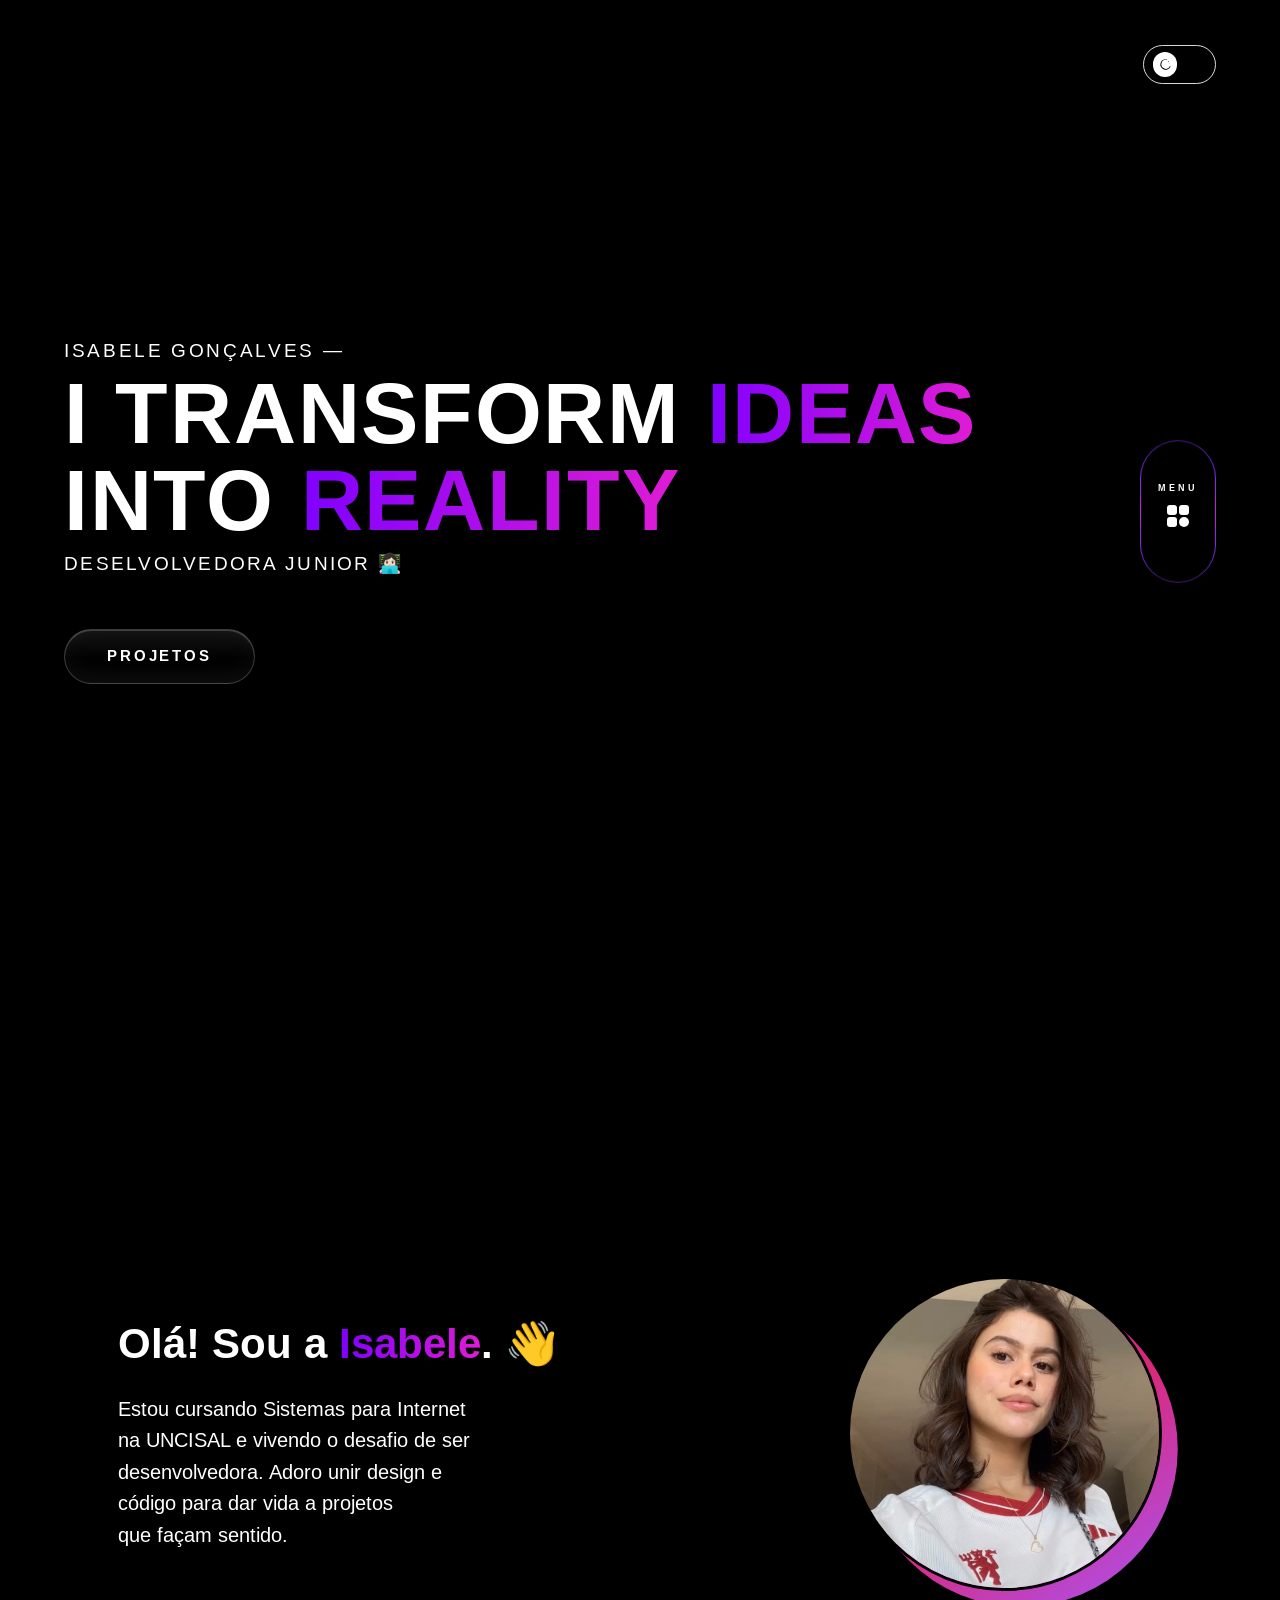
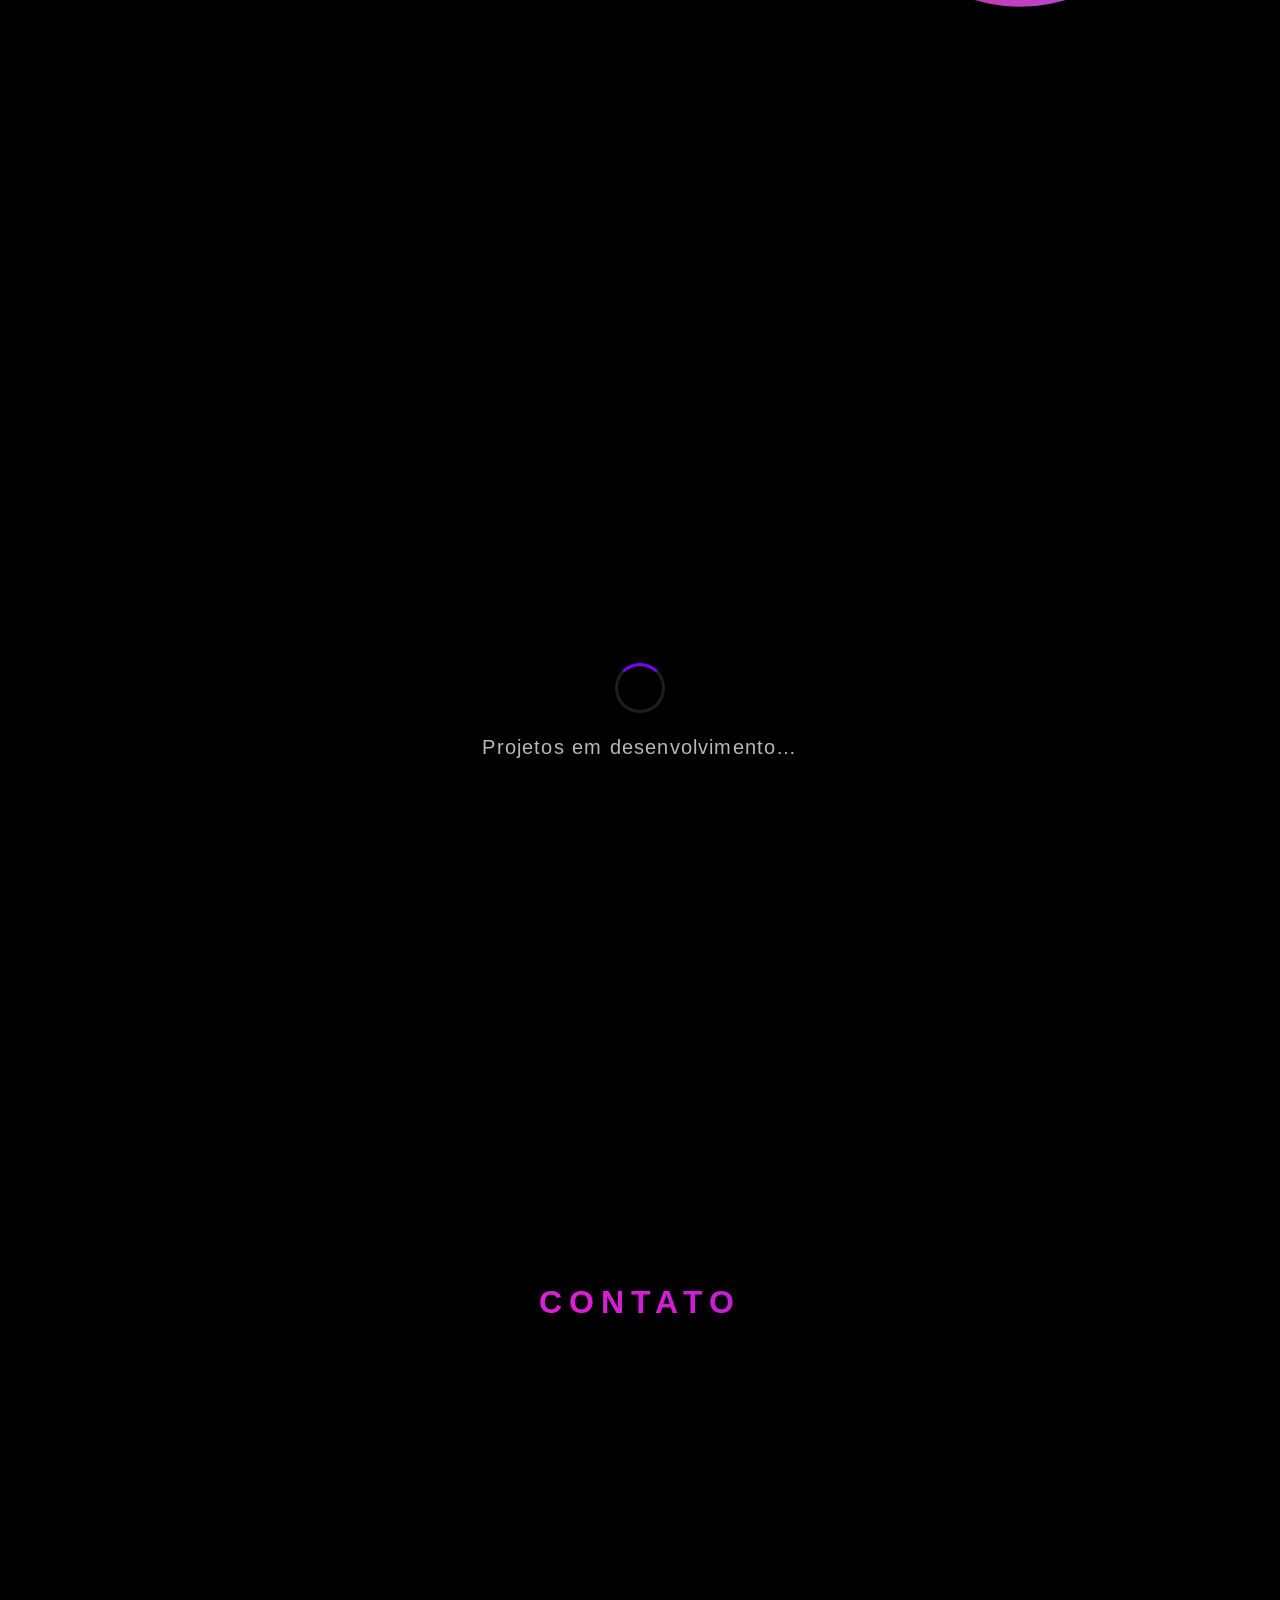
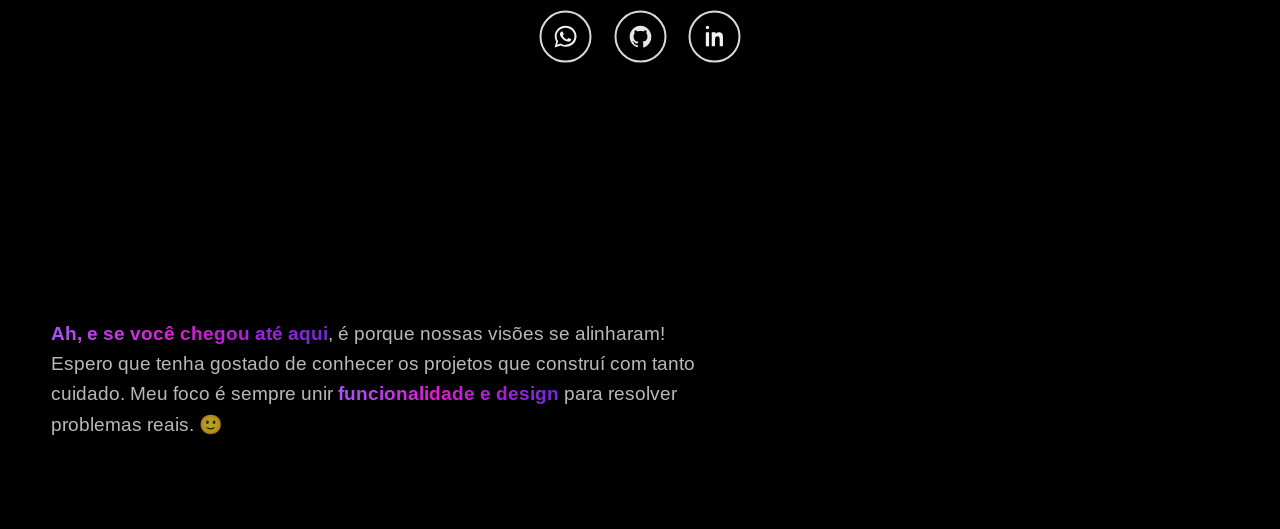
==== commit b7da15a4: "refatoração" ====
--- a/index.html
+++ b/index.html
@@ -2,20 +2,16 @@
 <html lang="pt-BR">
   <head>
     <meta charset="UTF-8" />
-    <meta name="viewport" content="width=device-width, initial-scale=1.0" />
+    <meta name="viewport" content="width=device-width,initial-scale=1" />
     <title>Isabele Gonçalves — Portfólio</title>
     <link rel="icon" type="image/svg+xml" href="favicon.svg" />
-    <link rel="preconnect" href="https://fonts.googleapis.com" />
-    <link rel="preconnect" href="https://fonts.gstatic.com" crossorigin />
-    <link
-      href="https://fonts.googleapis.com/css2?family=Arimo:wght@400;500;600;700&display=swap"
-      rel="stylesheet"
-    />
     <link rel="stylesheet" href="styles.css" />
   </head>
   <body>
+    <!-- tudo do site começa aqui -->
     <div class="page page--landing">
       <header class="top-bar">
+        <!-- botão pra mudar entre tema claro e escuro -->
         <button
           type="button"
           class="theme-toggle"
@@ -24,23 +20,17 @@
         >
           <span class="theme-toggle__track">
             <span class="theme-toggle__thumb" aria-hidden="true">
-              <svg class="icon-moon" viewBox="0 0 24 24" fill="none" aria-hidden="true">
+              <svg class="icon-moon" viewBox="0 0 24 24" aria-hidden="true">
                 <path
                   d="M14.2 2.65a.7.7 0 0 1 .72.93A8.35 8.35 0 1 0 20.4 15a.7.7 0 0 1 .94.73A9.75 9.75 0 1 1 14.2 2.65Z"
-                  fill="currentColor"
                 />
                 <path
                   d="M17.45 5.1l.38.96.96.38-.96.38-.38.96-.38-.96-.96-.38.96-.38.38-.96ZM19.55 9.05l.23.58.58.23-.58.23-.23.58-.23-.58-.58-.23.58-.23.23-.58Z"
-                  fill="currentColor"
-                  opacity="0.9"
-                />
-              </svg>
-              <svg class="icon-sun" viewBox="0 0 24 24" fill="none" aria-hidden="true">
-                <circle cx="12" cy="12" r="4" fill="currentColor" />
-                <path
-                  stroke="currentColor"
-                  stroke-width="2"
-                  stroke-linecap="round"
+                />
+              </svg>
+              <svg class="icon-sun" viewBox="0 0 24 24" aria-hidden="true">
+                <circle cx="12" cy="12" r="4" />
+                <path
                   d="M12 2v2M12 20v2M4.93 4.93l1.41 1.41M17.66 17.66l1.41 1.41M2 12h2M20 12h2M4.93 19.07l1.41-1.41M17.66 6.34l1.41-1.41"
                 />
               </svg>
@@ -48,19 +38,22 @@
           </span>
         </button>
       </header>
-
       <main class="landing">
+        <!-- abertura com meu nome -->
         <div class="main landing__intro">
           <section id="inicio" class="hero" aria-labelledby="headline">
             <p class="hero__name">ISABELE GONÇALVES —</p>
             <h1 class="hero__title" id="headline">
-              <span class="line">I TRANSFORM <span class="gradient">IDEAS</span></span>
-              <span class="line">INTO <span class="gradient">REALITY</span></span>
+              <span class="line">
+                I TRANSFORM <span class="gradient">IDEAS</span>
+              </span>
+              <span class="line">
+                INTO <span class="gradient">REALITY</span>
+              </span>
             </h1>
             <p class="hero__role">DESELVOLVEDORA JUNIOR 👩🏻‍💻</p>
             <a class="btn-projetos" href="#projetos">PROJETOS</a>
           </section>
-
           <aside class="side-dock" aria-label="Atalhos do site (menu)">
             <p class="side-dock__label">MENU</p>
             <button
@@ -76,18 +69,21 @@
           </aside>
         </div>
 
-        <section id="sobre" class="landing__section about" aria-labelledby="about-heading">
+        <!-- um pouco sobre mim -->
+        <section
+          id="sobre"
+          class="landing__section about"
+          aria-labelledby="about-heading"
+        >
           <div class="about__grid">
             <div class="about__text">
               <h2 class="about__heading" id="about-heading">
                 Olá! Sou a <span class="about__name">Isabele</span>. 👋
               </h2>
               <p class="about__body">
-                Estou cursando Sistemas para Internet<br />
-                na UNCISAL e vivendo o desafio de ser<br />
-                desenvolvedora. Adoro unir design e<br />
-                código para dar vida a projetos<br />
-                que façam sentido.
+                Estou cursando Sistemas para Internet<br />na UNCISAL e vivendo
+                o desafio de ser<br />desenvolvedora. Adoro unir design e<br />código
+                para dar vida a projetos<br />que façam sentido.
               </p>
             </div>
             <figure class="about__figure">
@@ -96,8 +92,6 @@
                 <img
                   class="about__photo"
                   src="IMG/EU.jpeg"
-                  width="400"
-                  height="400"
                   alt="Retrato de Isabele Gonçalves"
                 />
               </div>
@@ -105,113 +99,34 @@
           </div>
         </section>
 
-        <section id="projetos" class="landing__section section-projetos" aria-label="Projetos em que código e design trabalham juntos para criar experiências úteis e bonitas.">
-          <p id="projetos-lead" class="section-projetos__lead">
-            <span class="project-brand">PROJETOS</span> EM QUE CÓDIGO E DESIGN TRABALHAM JUNTOS PARA CRIAR EXPERIÊNCIAS ÚTEIS E BONITAS.
-          </p>
-
-          <article class="project-showcase" aria-labelledby="unitimer-title">
-            <h3 id="unitimer-title" class="visually-hidden">Uni.Timer</h3>
-            <div class="project-showcase__tech" aria-label="Tecnologias: HTML, CSS e JavaScript">
-              <span class="project-tech__icon" title="HTML">
-                <img
-                  src="IMG/html.png"
-                  data-dark-src="IMG/html.png"
-                  data-light-src="IMG/htmlpreto.png"
-                  alt="HTML"
-                  width="52"
-                  height="52"
-                  loading="lazy"
-                  decoding="async"
-                />
-              </span>
-              <span class="project-tech__icon project-tech__icon--css" title="CSS3">
-                <img
-                  src="IMG/css.png"
-                  data-dark-src="IMG/css.png"
-                  data-light-src="IMG/csspreto.png"
-                  alt="CSS"
-                  width="52"
-                  height="52"
-                  loading="lazy"
-                  decoding="async"
-                />
-              </span>
-              <span class="project-tech__icon" title="JavaScript">
-                <img
-                  src="IMG/js.png"
-                  data-dark-src="IMG/js.png"
-                  data-light-src="IMG/jspreto.png"
-                  alt="JavaScript"
-                  width="52"
-                  height="52"
-                  loading="lazy"
-                  decoding="async"
-                />
-              </span>
-            </div>
-            <div class="project-showcase__card">
-              <a
-                class="project-card__link"
-                href="https://luxury-sunburst-1a50d6.netlify.app/"
-                target="_blank"
-                rel="noopener noreferrer"
-                aria-label="Abrir Uni.Timer no site"
-              >
-                <div class="project-card__frame">
-                  <img
-                    src="IMG/UNITIME.jpeg"
-                    width="720"
-                    height="480"
-                    alt="Uni.Timer — tela com o título Uni.Timer, texto Preparando seu foco e indicador de carregamento"
-                    loading="lazy"
-                    decoding="async"
-                  />
-                  <div class="project-card__overlay" aria-live="polite">
-                    <div class="project-card__overlay-inner">
-                      <p class="project-card__overlay-text">
-                        O Uni.Timer é basicamente um cronômetro focado em estudo. Em vez de usar um relógio
-                        comum, ele é pensado para organizar o tempo que você gasta em cada matéria ou tarefa da
-                        faculdade.
-                      </p>
-                      <p class="project-card__overlay-subtitle">A ideia é simples:</p>
-                      <ol class="project-card__overlay-list">
-                        <li>
-                          <strong>Você escolhe o que vai estudar:</strong> Separa a matéria ou o trabalho que
-                          precisa fazer.
-                        </li>
-                        <li>
-                          <strong>Define um tempo:</strong> Coloca um bloco de tempo (ex: 40 ou 50 minutos) para focar
-                          apenas naquilo.
-                        </li>
-                        <li>
-                          <strong>Elimina distrações:</strong> Como é uma ferramenta dedicada, você evita ficar
-                          checando outras coisas no celular ou computador enquanto o tempo está correndo.
-                        </li>
-                        <li>
-                          <strong>Pausa:</strong> Quando o tempo acaba, ele te avisa para dar uma pausa antes de
-                          começar o próximo bloco.
-                        </li>
-                      </ol>
-                    </div>
-                  </div>
-                </div>
-                <div
-                  class="project-card__hint"
-                  aria-hidden="true"
-                  data-text="Clique na tela para visualizar o projeto"
-                >
-                  Clique na tela para visualizar o projeto
-                </div>
-              </a>
-            </div>
-          </article>
+        <!-- projetos - por enquanto só loading -->
+        <section
+          id="projetos"
+          class="landing__section section-projetos"
+          aria-label="Projetos"
+        >
+          <div
+            class="section-projetos-loading"
+            role="status"
+            aria-live="polite"
+          >
+            <span class="section-projetos-spinner" aria-hidden="true"></span>
+            <p class="section-projetos-msg">Projetos em desenvolvimento…</p>
+          </div>
         </section>
 
-        <section id="contato" class="landing__section section-contato" aria-label="Contato">
+        <!-- redes pra me achar -->
+        <section
+          id="contato"
+          class="landing__section section-contato"
+          aria-label="Contato"
+        >
           <h2 class="section-contato__title">CONTATO</h2>
-
-          <div class="contact-icons" role="group" aria-label="Ícones de contato">
+          <div
+            class="contact-icons"
+            role="group"
+            aria-label="Ícones de contato"
+          >
             <a
               class="contact-icon"
               aria-label="WhatsApp"
@@ -219,13 +134,16 @@
               target="_blank"
               rel="noopener noreferrer"
             >
-              <svg viewBox="0 0 24 24" width="26" height="26" fill="currentColor" xmlns="http://www.w3.org/2000/svg" aria-hidden="true">
+              <svg
+                viewBox="0 0 24 24"
+                xmlns="http://www.w3.org/2000/svg"
+                aria-hidden="true"
+              >
                 <path
                   d="M12.04 2C6.54 2 2.1 6.35 2.1 11.72c0 1.72.46 3.4 1.33 4.88L2 22l5.56-1.72c1.43.78 3.05 1.2 4.71 1.2 5.5 0 9.94-4.35 9.94-9.72C22.21 6.35 17.54 2 12.04 2Zm0 17.85c-1.52 0-2.99-.42-4.26-1.22l-.3-.18-3.3 1.02 1.06-3.15-.2-.31a7.84 7.84 0 0 1-1.23-4.29c0-4.35 3.65-7.88 8.23-7.88 4.58 0 8.23 3.53 8.23 7.88 0 4.35-3.65 7.88-8.23 7.88Zm4.78-5.64c-.26-.13-1.54-.75-1.78-.84-.24-.09-.41-.13-.58.13-.17.26-.67.84-.82 1.01-.15.17-.3.2-.56.07-.26-.13-1.09-.4-2.08-1.28-.77-.67-1.3-1.5-1.45-1.76-.15-.26-.02-.4.11-.53.11-.11.26-.29.39-.44.13-.15.17-.26.26-.44.09-.17.04-.33-.02-.46-.06-.13-.58-1.36-.79-1.86-.21-.5-.43-.43-.58-.44h-.5c-.17 0-.43.07-.65.33-.22.26-.86.84-.86 2.05 0 1.21.89 2.38 1.02 2.55.13.17 1.75 2.74 4.3 3.74.61.24 1.08.38 1.45.48.61.19 1.17.16 1.61.1.49-.07 1.54-.62 1.76-1.22.22-.6.22-1.11.15-1.22-.06-.11-.24-.17-.5-.31Z"
                 />
               </svg>
             </a>
-
             <a
               class="contact-icon"
               aria-label="GitHub"
@@ -233,15 +151,17 @@
               target="_blank"
               rel="noopener noreferrer"
             >
-              <svg viewBox="0 0 24 24" width="26" height="26" fill="none" xmlns="http://www.w3.org/2000/svg" aria-hidden="true">
+              <svg
+                class="contact-icon__svg-github"
+                viewBox="0 0 24 24"
+                xmlns="http://www.w3.org/2000/svg"
+                aria-hidden="true"
+              >
                 <path
                   d="M12 2C6.48 2 2 6.58 2 12.23c0 4.52 2.87 8.35 6.85 9.7.5.1.68-.22.68-.49 0-.24-.01-.87-.01-1.7-2.79.62-3.38-1.38-3.38-1.38-.46-1.18-1.12-1.5-1.12-1.5-.91-.64.07-.63.07-.63 1 .07 1.53 1.06 1.53 1.06.9 1.57 2.35 1.12 2.92.86.09-.66.35-1.12.63-1.38-2.22-.26-4.56-1.14-4.56-5.08 0-1.13.39-2.06 1.03-2.78-.1-.26-.45-1.33.1-2.77 0 0 .84-.28 2.75 1.06.8-.23 1.66-.35 2.52-.35.86 0 1.72.12 2.52.35 1.91-1.34 2.75-1.06 2.75-1.06.55 1.44.2 2.5.1 2.77.64.72 1.03 1.65 1.03 2.78 0 3.95-2.34 4.82-4.57 5.07.36.32.68.95.68 1.92 0 1.38-.01 2.49-.01 2.83 0 .27.18.6.69.49A10.02 10.02 0 0 0 22 12.23C22 6.58 17.52 2 12 2Z"
-                  fill="currentColor"
-                  opacity="0.95"
                 />
               </svg>
             </a>
-
             <a
               class="contact-icon"
               aria-label="LinkedIn"
@@ -249,28 +169,56 @@
               target="_blank"
               rel="noopener noreferrer"
             >
-              <svg viewBox="0 0 24 24" width="26" height="26" fill="currentColor" xmlns="http://www.w3.org/2000/svg" aria-hidden="true">
-                <path d="M4 3.5C4 2.67 4.67 2 5.5 2S7 2.67 7 3.5 6.33 5 5.5 5 4 4.33 4 3.5Z" />
+              <svg
+                viewBox="0 0 24 24"
+                xmlns="http://www.w3.org/2000/svg"
+                aria-hidden="true"
+              >
+                <path
+                  d="M4 3.5C4 2.67 4.67 2 5.5 2S7 2.67 7 3.5 6.33 5 5.5 5 4 4.33 4 3.5Z"
+                />
                 <path d="M4 8h3v13H4V8Z" />
-                <path d="M10 8h3v1.6h.04c.42-.8 1.45-1.65 2.98-1.65 3.18 0 3.77 2.08 3.77 4.78V21h-3v-6.1c0-1.45-.03-3.31-2.02-3.31-2.02 0-2.33 1.58-2.33 3.2V21h-3V8Z" />
+                <path
+                  d="M10 8h3v1.6h.04c.42-.8 1.45-1.65 2.98-1.65 3.18 0 3.77 2.08 3.77 4.78V21h-3v-6.1c0-1.45-.03-3.31-2.02-3.31-2.02 0-2.33 1.58-2.33 3.2V21h-3V8Z"
+                />
               </svg>
             </a>
           </div>
-
           <p class="section-contato__note">
-            <span class="contact-emphasis">Ah, e se você chegou até aqui</span>, é porque nossas visões se alinharam!
-            Espero que tenha gostado de conhecer os projetos que construí com tanto cuidado. Meu foco é sempre unir
-            <span class="contact-emphasis">funcionalidade e design</span> para resolver problemas reais. 🙂
+            <span class="contact-emphasis">Ah, e se você chegou até aqui</span>,
+            é porque nossas visões se alinharam! Espero que tenha gostado de
+            conhecer os projetos que construí com tanto cuidado. Meu foco é
+            sempre unir
+            <span class="contact-emphasis">funcionalidade e design</span> para
+            resolver problemas reais. 🙂
           </p>
         </section>
       </main>
     </div>
 
-    <div class="nav-drawer" id="nav-drawer" role="dialog" aria-modal="true" aria-labelledby="drawer-title" hidden>
-      <button type="button" class="nav-drawer__backdrop" id="menu-backdrop" aria-label="Fechar menu"></button>
+    <!-- menu que desliza quando clica no MENU -->
+    <div
+      class="nav-drawer"
+      id="nav-drawer"
+      role="dialog"
+      aria-modal="true"
+      aria-labelledby="drawer-title"
+      hidden
+    >
+      <button
+        type="button"
+        class="nav-drawer__backdrop"
+        id="menu-backdrop"
+        aria-label="Fechar menu"
+      ></button>
       <div class="nav-drawer__panel">
         <h2 id="drawer-title" class="visually-hidden">Atalhos para seções</h2>
-        <button type="button" class="nav-drawer__close" id="menu-close" aria-label="Fechar">
+        <button
+          type="button"
+          class="nav-drawer__close"
+          id="menu-close"
+          aria-label="Fechar"
+        >
           ×
         </button>
         <ul class="nav-drawer__list">
@@ -282,29 +230,32 @@
       </div>
     </div>
 
+    <!-- efeito extra no mouse (no celular o script tira isso) -->
     <div id="cursor-follow" class="cursor-follow" aria-hidden="true">
       <div class="cursor-follow__orbit">
-        <svg class="cursor-follow__svg" viewBox="0 0 100 100" overflow="visible" xmlns="http://www.w3.org/2000/svg">
+        <svg
+          class="cursor-follow__svg"
+          viewBox="0 0 100 100"
+          xmlns="http://www.w3.org/2000/svg"
+        >
           <defs>
-            <linearGradient id="cursor-name-gradient" x1="0%" y1="0%" x2="100%" y2="0%">
-              <stop offset="0%" stop-color="#8000ff" />
-              <stop offset="50%" stop-color="#e01cd5" />
-              <stop offset="100%" stop-color="#a855f7" />
+            <linearGradient
+              id="cursor-name-gradient"
+              x1="0%"
+              y1="0%"
+              x2="100%"
+              y2="0%"
+            >
+              <stop offset="0%" />
+              <stop offset="50%" />
+              <stop offset="100%" />
             </linearGradient>
             <path
               id="cursor-orbit-path"
               d="M 50 15 a 35 35 0 1 1 0 70 a 35 35 0 1 1 0 -70"
-              fill="none"
             />
           </defs>
-          <text
-            class="cursor-follow__text"
-            fill="url(#cursor-name-gradient)"
-            font-family="Arimo, system-ui, sans-serif"
-            font-size="5.2"
-            font-weight="700"
-            letter-spacing="0.12em"
-          >
+          <text class="cursor-follow__text">
             <textPath href="#cursor-orbit-path" startOffset="0%">
               ISABELE GONÇALVES • ISABELE GONÇALVES • ISABELE GONÇALVES •
             </textPath>
@@ -314,119 +265,6 @@
       <span class="cursor-follow__core"></span>
     </div>
 
-    <script>
-      (function () {
-        var root = document.documentElement;
-        var stored = localStorage.getItem("theme");
-        if (stored === "light" || stored === "dark") {
-          root.setAttribute("data-theme", stored);
-        } else {
-          root.setAttribute("data-theme", "dark");
-        }
-
-        function syncThemeIcons() {
-          var isLight = root.getAttribute("data-theme") === "light";
-          var moon = document.querySelector(".icon-moon");
-          var sun = document.querySelector(".icon-sun");
-          if (moon && sun) {
-            moon.style.display = isLight ? "none" : "block";
-            sun.style.display = isLight ? "block" : "none";
-          }
-
-          var techIcons = document.querySelectorAll(".project-tech__icon img[data-dark-src][data-light-src]");
-          techIcons.forEach(function (img) {
-            var darkSrc = img.getAttribute("data-dark-src");
-            var lightSrc = img.getAttribute("data-light-src");
-            var targetSrc = isLight ? lightSrc : darkSrc;
-            if (!targetSrc) return;
-            if (img.getAttribute("src") === targetSrc) return;
-
-            var probe = new Image();
-            probe.onload = function () {
-              img.setAttribute("src", targetSrc);
-            };
-            probe.onerror = function () {
-              img.setAttribute("src", darkSrc || targetSrc);
-            };
-            probe.src = targetSrc;
-          });
-        }
-
-        syncThemeIcons();
-
-        var themeBtn = document.getElementById("theme-toggle");
-        if (themeBtn) {
-          themeBtn.addEventListener("click", function () {
-            var next = root.getAttribute("data-theme") === "light" ? "dark" : "light";
-            root.setAttribute("data-theme", next);
-            localStorage.setItem("theme", next);
-            syncThemeIcons();
-          });
-        }
-
-        var drawer = document.getElementById("nav-drawer");
-        var openBtn = document.getElementById("menu-open");
-        var closeBtn = document.getElementById("menu-close");
-        var backdrop = document.getElementById("menu-backdrop");
-
-        function setOpen(open) {
-          if (!drawer || !openBtn) return;
-          drawer.hidden = !open;
-          drawer.classList.toggle("is-open", open);
-          openBtn.setAttribute("aria-expanded", open ? "true" : "false");
-          document.body.style.overflow = open ? "hidden" : "";
-        }
-
-        if (openBtn) {
-          openBtn.addEventListener("click", function () {
-            setOpen(true);
-          });
-        }
-        if (closeBtn) {
-          closeBtn.addEventListener("click", function () {
-            setOpen(false);
-          });
-        }
-        if (backdrop) {
-          backdrop.addEventListener("click", function () {
-            setOpen(false);
-          });
-        }
-        document.addEventListener("keydown", function (e) {
-          if (e.key === "Escape") setOpen(false);
-        });
-
-        document.querySelectorAll(".nav-drawer__list a[href^='#']").forEach(function (link) {
-          link.addEventListener("click", function () {
-            setOpen(false);
-          });
-        });
-      })();
-
-      (function () {
-        var el = document.getElementById("cursor-follow");
-        if (!el) return;
-        var reduceMotion = window.matchMedia("(prefers-reduced-motion: reduce)").matches;
-        var finePointer = window.matchMedia("(pointer: fine)").matches;
-        if (reduceMotion || !finePointer) {
-          el.remove();
-          return;
-        }
-        document.documentElement.classList.add("has-custom-cursor");
-        el.classList.add("cursor-follow--hidden");
-        function move(e) {
-          el.style.left = e.clientX + "px";
-          el.style.top = e.clientY + "px";
-          el.classList.remove("cursor-follow--hidden");
-        }
-        window.addEventListener("mousemove", move, { passive: true });
-        document.documentElement.addEventListener("mouseleave", function () {
-          el.classList.add("cursor-follow--hidden");
-        });
-        document.documentElement.addEventListener("mouseenter", function () {
-          el.classList.remove("cursor-follow--hidden");
-        });
-      })();
-    </script>
+    <script src="js/script.js" defer></script>
   </body>
 </html>
--- a/styles.css
+++ b/styles.css
@@ -1,43 +1,7 @@
-@font-face {
-  font-family: "Melodrama";
-  src: url("fonts/Melodrama-Light.otf") format("opentype");
-  font-weight: 300;
-  font-style: normal;
-  font-display: swap;
-}
-
-@font-face {
-  font-family: "Melodrama";
-  src: url("fonts/Melodrama-Regular.otf") format("opentype");
-  font-weight: 400;
-  font-style: normal;
-  font-display: swap;
-}
-
-@font-face {
-  font-family: "Melodrama";
-  src: url("fonts/Melodrama-Medium.otf") format("opentype");
-  font-weight: 500;
-  font-style: normal;
-  font-display: swap;
-}
-
-@font-face {
-  font-family: "Melodrama";
-  src: url("fonts/Melodrama-Semibold.otf") format("opentype");
-  font-weight: 600;
-  font-style: normal;
-  font-display: swap;
-}
-
-@font-face {
-  font-family: "Melodrama";
-  src: url("fonts/Melodrama-Bold.otf") format("opentype");
-  font-weight: 700;
-  font-style: normal;
-  font-display: swap;
-}
-
+/* Portfólio Isabele */
+@import url("https://fonts.googleapis.com/css2?family=Arimo:wght@400;500;600;700&display=swap");
+
+/* Variáveis */
 :root {
   --bg: #000000;
   --text: #ffffff;
@@ -47,8 +11,11 @@
   --menu-border: #a020f0;
   --btn-border: rgba(255, 255, 255, 0.22);
   --toggle-border: rgba(255, 255, 255, 0.85);
-}
-
+  --font-sans: "Arimo", system-ui, -apple-system, "Segoe UI", Roboto, Arial, sans-serif;
+  --gradient-text-contact: linear-gradient(110deg, #a855f7 0%, #e01cd5 45%, #6d28d9 100%);
+  --dock-ring: linear-gradient(180deg, #3d0f6e 0, #6d28d9 22%, #c026d3 50%, #6d28d9 78%, #3d0f6e 100%);
+  --nav-link-bg: linear-gradient(90deg, rgba(128, 0, 255, 0.28), rgba(224, 28, 213, 0.22));
+}
 :root[data-theme="light"] {
   --bg: #f7f7f5;
   --text: #0a0a0a;
@@ -57,33 +24,26 @@
   --toggle-border: rgba(10, 10, 10, 0.35);
 }
 
-*,
-*::before,
-*::after {
-  box-sizing: border-box;
-}
-
+/* Reset */
+*, *::before, *::after { box-sizing: border-box; }
 html {
   font-size: clamp(14px, 2.2vw, 18px);
   overflow-x: hidden;
 }
-
 @media (prefers-reduced-motion: no-preference) {
-  html {
-    scroll-behavior: smooth;
-  }
-}
-
+  html { scroll-behavior: smooth; }
+}
 body {
   margin: 0;
   min-height: 100vh;
-  font-family: "Arimo", system-ui, -apple-system, "Segoe UI", Roboto, Arial, sans-serif;
+  font-family: var(--font-sans);
   background: var(--bg);
   color: var(--text);
   -webkit-font-smoothing: antialiased;
   transition: background 0.35s ease, color 0.35s ease;
 }
 
+/* Página + tema */
 .page {
   position: relative;
   min-height: 100vh;
@@ -91,13 +51,7 @@
   display: flex;
   flex-direction: column;
 }
-
-.top-bar {
-  display: flex;
-  justify-content: flex-end;
-  align-items: center;
-}
-
+.top-bar { display: flex; justify-content: flex-end; align-items: center; }
 .theme-toggle {
   display: flex;
   align-items: center;
@@ -109,12 +63,10 @@
   cursor: pointer;
   color: var(--text);
 }
-
 .theme-toggle:focus-visible {
   outline: 2px solid var(--gradient-a);
   outline-offset: 3px;
 }
-
 .theme-toggle__track {
   display: flex;
   align-items: center;
@@ -124,7 +76,6 @@
   padding: 0.15rem;
   position: relative;
 }
-
 .theme-toggle__thumb {
   position: relative;
   width: 1.35rem;
@@ -134,31 +85,22 @@
   display: block;
   transition: transform 0.3s cubic-bezier(0.34, 1.2, 0.64, 1);
 }
-
-.theme-toggle__thumb svg {
-  position: absolute;
-  inset: 0;
-  margin: auto;
-}
-
-:root[data-theme="light"] .theme-toggle__thumb {
-  transform: translateX(1.45rem);
-}
-
-.theme-toggle svg {
-  width: 0.72rem;
-  height: 0.72rem;
-  color: var(--bg);
-}
-
-.icon-moon {
-  filter: drop-shadow(0 0 3px rgba(255, 255, 255, 0.35)) saturate(1.08);
-}
-
-:root[data-theme="light"] .icon-moon {
-  filter: none;
-}
-
+.theme-toggle__thumb svg { position: absolute; inset: 0; margin: auto; }
+:root[data-theme="light"] .theme-toggle__thumb { transform: translateX(1.45rem); }
+.theme-toggle svg { width: 0.72rem; height: 0.72rem; color: var(--bg); }
+.icon-moon { filter: drop-shadow(0 0 3px rgba(255, 255, 255, 0.35)) saturate(1.08); }
+:root[data-theme="light"] .icon-moon { filter: none; }
+.theme-toggle__thumb .icon-moon path { fill: currentColor; }
+.theme-toggle__thumb .icon-moon path:nth-child(2) { opacity: 0.9; }
+.theme-toggle__thumb .icon-sun circle { fill: currentColor; }
+.theme-toggle__thumb .icon-sun path {
+  fill: none;
+  stroke: currentColor;
+  stroke-width: 2;
+  stroke-linecap: round;
+}
+
+/* Hero */
 .main {
   flex: 1;
   display: grid;
@@ -168,68 +110,50 @@
   padding-top: clamp(0.5rem, 3vh, 2rem);
   padding-bottom: clamp(2rem, 8vh, 4rem);
 }
-
 @media (max-width: 768px) {
-  .main {
-    grid-template-columns: 1fr;
-    align-items: start;
+  .main { grid-template-columns: 1fr; align-items: start; }
+  .main.landing__intro { padding-right: 0; }
+  .side-dock {
+    position: static;
+    right: auto;
+    top: auto;
+    transform: none;
+    z-index: auto;
+    justify-self: end;
+    margin-top: 1rem;
   }
-
-  .main.landing__intro {
-    padding-right: clamp(3.5rem, 14vw, 5rem);
-  }
-
-  .side-dock {
-    position: fixed;
-    right: clamp(1rem, 4vw, 2rem);
-    top: 50%;
-    transform: translateY(-50%);
-    z-index: 30;
-  }
-}
-
-.hero {
-  max-width: 42rem;
-}
-
+}
+.hero { max-width: 42rem; }
+.hero__name,
+.hero__role {
+  font-size: clamp(0.95rem, 1.5vw, 1.05rem);
+  font-weight: 500;
+  color: var(--text);
+}
 .hero__name {
   margin: 0 0 0.4rem;
-  font-size: clamp(0.95rem, 1.5vw, 1.05rem);
-  font-weight: 500;
   letter-spacing: 0.14em;
-  color: var(--text);
-}
-
+}
 .hero__title {
   margin: 0 0 0.45rem;
-  font-family: "Melodrama", Georgia, serif;
   font-size: clamp(2.35rem, 7.5vw, 4.75rem);
   font-weight: 700;
   line-height: 1.02;
   letter-spacing: 0.02em;
   text-transform: uppercase;
 }
-
-.hero__title .line {
-  display: block;
-  white-space: nowrap;
-}
-
+.hero__title .line { display: block; white-space: nowrap; }
+.about__name,
 .hero__title .gradient {
   background: linear-gradient(90deg, var(--gradient-a), var(--gradient-b));
   -webkit-background-clip: text;
   background-clip: text;
   color: transparent;
 }
-
 .hero__role {
   margin: 0 0 clamp(2rem, 6vh, 3.5rem);
-  font-size: clamp(0.95rem, 1.5vw, 1.05rem);
-  font-weight: 500;
   letter-spacing: 0.12em;
-  color: var(--text);
-}
-
+}
 .btn-projetos {
   display: inline-flex;
   align-items: center;
@@ -244,36 +168,24 @@
   color: var(--text);
   border-radius: 999px;
   border: 1px solid var(--btn-border);
-  background: linear-gradient(180deg, #141414 0%, #000000 55%, #050505 100%);
-  box-shadow:
-    inset 0 1px 0 rgba(255, 255, 255, 0.18),
-    inset 0 -8px 24px rgba(255, 255, 255, 0.04),
-    0 12px 40px rgba(0, 0, 0, 0.45);
+  background: linear-gradient(180deg, #141414 0, #000 55%, #050505 100%);
+  box-shadow: inset 0 1px 0 rgba(255, 255, 255, 0.18), inset 0 -8px 24px rgba(255, 255, 255, 0.04), 0 12px 40px rgba(0, 0, 0, 0.45);
   transition: transform 0.2s ease, box-shadow 0.2s ease, border-color 0.2s ease;
 }
-
 :root[data-theme="light"] .btn-projetos {
-  background: linear-gradient(180deg, #ffffff 0%, #ececea 55%, #e2e2de 100%);
-  color: var(--text);
-  box-shadow:
-    inset 0 1px 0 rgba(255, 255, 255, 0.9),
-    inset 0 -6px 20px rgba(0, 0, 0, 0.06),
-    0 10px 30px rgba(0, 0, 0, 0.08);
-}
-
+  background: linear-gradient(180deg, #fff 0, #ececea 55%, #e2e2de 100%);
+  box-shadow: inset 0 1px 0 rgba(255, 255, 255, 0.9), inset 0 -6px 20px rgba(0, 0, 0, 0.06), 0 10px 30px rgba(0, 0, 0, 0.08);
+}
 .btn-projetos:hover {
   transform: translateY(-2px);
-  box-shadow:
-    inset 0 1px 0 rgba(255, 255, 255, 0.22),
-    inset 0 -8px 24px rgba(255, 255, 255, 0.06),
-    0 16px 48px rgba(0, 0, 0, 0.5);
-}
-
+  box-shadow: inset 0 1px 0 rgba(255, 255, 255, 0.22), inset 0 -8px 24px rgba(255, 255, 255, 0.06), 0 16px 48px rgba(0, 0, 0, 0.5);
+}
 .btn-projetos:focus-visible {
   outline: 2px solid var(--gradient-a);
   outline-offset: 4px;
 }
 
+/* Side dock */
 .side-dock {
   display: flex;
   flex-direction: column;
@@ -284,55 +196,27 @@
   padding: 2.35rem 0.72rem;
   border-radius: 999px;
   border: 1px solid transparent;
-  background:
-    linear-gradient(#000000, #000000) padding-box,
-    linear-gradient(
-      180deg,
-      #3d0f6e 0%,
-      #6d28d9 22%,
-      #c026d3 50%,
-      #6d28d9 78%,
-      #3d0f6e 100%
-    )
-    border-box;
+  background: linear-gradient(#000, #000) padding-box, var(--dock-ring) border-box;
   background-clip: padding-box, border-box;
   -webkit-background-clip: padding-box, border-box;
   box-shadow: 0 0 0 1px rgba(255, 255, 255, 0.04) inset;
 }
-
 .side-dock__label {
-  font-family: "Arimo", system-ui, sans-serif;
   font-size: 0.52rem;
   font-weight: 600;
   letter-spacing: 0.32em;
-  color: #ffffff;
+  color: #fff;
   margin: 0 0 -0.06rem;
   line-height: 1;
 }
-
 :root[data-theme="light"] .side-dock {
-  background:
-    linear-gradient(var(--bg), var(--bg)) padding-box,
-    linear-gradient(
-      180deg,
-      #3d0f6e 0%,
-      #6d28d9 22%,
-      #c026d3 50%,
-      #6d28d9 78%,
-      #3d0f6e 100%
-    )
-    border-box;
+  background: linear-gradient(var(--bg), var(--bg)) padding-box, var(--dock-ring) border-box;
   box-shadow: 0 0 0 1px rgba(0, 0, 0, 0.08) inset;
 }
-
+:root[data-theme="light"] .menu-trigger,
 :root[data-theme="light"] .side-dock__label {
   color: var(--text);
 }
-
-:root[data-theme="light"] .menu-trigger {
-  color: var(--text);
-}
-
 .menu-trigger {
   width: 2.65rem;
   height: 2.65rem;
@@ -347,26 +231,22 @@
   gap: 0.09rem;
   place-content: center;
   place-items: center;
-  color: #ffffff;
-}
-
+  color: #fff;
+}
 .menu-trigger:focus-visible {
   outline: 2px solid #c026d3;
   outline-offset: 3px;
   border-radius: 0.55rem;
 }
-
 .menu-trigger span {
   width: 0.58rem;
   height: 0.58rem;
   background: currentColor;
   border-radius: 3px;
 }
-
-.menu-trigger span:nth-child(4) {
-  border-radius: 50%;
-}
-
+.menu-trigger span:nth-child(4) { border-radius: 50%; }
+
+/* Nav drawer */
 .nav-drawer {
   position: fixed;
   inset: 0;
@@ -375,12 +255,7 @@
   opacity: 0;
   transition: opacity 0.3s ease;
 }
-
-.nav-drawer.is-open {
-  pointer-events: auto;
-  opacity: 1;
-}
-
+.nav-drawer.is-open { pointer-events: auto; opacity: 1; }
 .nav-drawer__backdrop {
   position: absolute;
   inset: 0;
@@ -389,19 +264,6 @@
   padding: 0;
   cursor: pointer;
 }
-
-:root[data-theme="light"] .nav-drawer__backdrop {
-  background: rgba(0, 0, 0, 0.25);
-}
-
-:root[data-theme="light"] .nav-drawer__list a {
-  background: rgba(0, 0, 0, 0.03);
-}
-
-:root[data-theme="light"] .nav-drawer__close {
-  background: rgba(0, 0, 0, 0.03);
-}
-
 .nav-drawer__panel {
   position: absolute;
   top: 0;
@@ -416,17 +278,7 @@
   backdrop-filter: blur(12px);
   box-shadow: -26px 0 90px rgba(0, 0, 0, 0.55);
 }
-
-:root[data-theme="light"] .nav-drawer__panel {
-  background: rgba(247, 247, 245, 0.82);
-  border-left-color: rgba(160, 32, 240, 0.45);
-  box-shadow: -26px 0 90px rgba(0, 0, 0, 0.12);
-}
-
-.nav-drawer.is-open .nav-drawer__panel {
-  transform: translateX(0);
-}
-
+.nav-drawer.is-open .nav-drawer__panel { transform: translateX(0); }
 .nav-drawer__list {
   list-style: none;
   margin: 0;
@@ -435,7 +287,6 @@
   flex-direction: column;
   gap: 1.5rem;
 }
-
 .nav-drawer__list a {
   font-size: 1.15rem;
   font-weight: 500;
@@ -444,38 +295,33 @@
   color: var(--text);
   text-decoration: none;
   border-bottom: none;
-  transition: transform 0.18s ease, color 0.2s ease, background 0.2s ease;
   padding: 0.6rem 0.75rem;
   border-radius: 0.9rem;
   position: relative;
   display: block;
   z-index: 0;
   background: rgba(255, 255, 255, 0.02);
-}
-
+  transition: transform 0.18s ease, color 0.2s ease, background 0.2s ease;
+}
 .nav-drawer__list a::after {
   content: "";
   position: absolute;
   inset: 0;
   border-radius: inherit;
-  background: linear-gradient(90deg, rgba(128, 0, 255, 0.28), rgba(224, 28, 213, 0.22));
+  background: var(--nav-link-bg);
   opacity: 0;
   transition: opacity 0.2s ease;
   z-index: -1;
 }
-
-.nav-drawer__list a:hover::after,
-.nav-drawer__list a:focus-visible::after {
-  opacity: 1;
-}
-
-.nav-drawer__list a:hover,
-.nav-drawer__list a:focus-visible {
+.nav-drawer__list a:focus-visible::after,
+.nav-drawer__list a:hover::after { opacity: 1; }
+.nav-drawer__list a:focus-visible,
+.nav-drawer__list a:hover {
   transform: translateX(-4px);
   color: var(--text);
-  outline: none;
-}
-
+  outline: 0;
+}
+.nav-drawer__list a:focus-visible { box-shadow: 0 0 0 2px rgba(160, 32, 240, 0.35); }
 .nav-drawer__close {
   position: absolute;
   top: 1.25rem;
@@ -492,35 +338,29 @@
   display: grid;
   place-items: center;
 }
-
 .nav-drawer__close:focus-visible {
   outline: 2px solid var(--gradient-a);
   outline-offset: 2px;
 }
-
-.nav-drawer__list a:focus-visible {
-  box-shadow: 0 0 0 2px rgba(160, 32, 240, 0.35);
-}
-
-#inicio,
-#sobre,
-#projetos,
-#contato {
-  scroll-margin-top: 1.25rem;
-}
-
+:root[data-theme="light"] .nav-drawer__backdrop { background: rgba(0, 0, 0, 0.25); }
+:root[data-theme="light"] .nav-drawer__close,
+:root[data-theme="light"] .nav-drawer__list a { background: rgba(0, 0, 0, 0.03); }
+:root[data-theme="light"] .nav-drawer__panel {
+  background: rgba(247, 247, 245, 0.82);
+  border-left-color: rgba(160, 32, 240, 0.45);
+  box-shadow: -26px 0 90px rgba(0, 0, 0, 0.12);
+}
+
+#contato, #inicio, #projetos, #sobre { scroll-margin-top: 1.25rem; }
+
+/* Landing */
 .landing {
   flex: 1;
   display: flex;
   flex-direction: column;
   width: 100%;
 }
-
-.landing__intro {
-  flex: 0 0 auto;
-  min-height: min(100vh, 52rem);
-}
-
+.landing__intro { flex: 0 0 auto; min-height: min(100vh, 52rem); }
 .landing__section {
   width: 100%;
   max-width: 58rem;
@@ -528,425 +368,75 @@
   padding-block: clamp(3rem, 9vh, 5.75rem);
   border-top: 1px solid rgba(255, 255, 255, 0.06);
 }
-
-.landing > .landing__section:last-child {
-  padding-bottom: clamp(4rem, 14vh, 7rem);
-}
-
-:root[data-theme="light"] .landing__section {
-  border-top-color: rgba(10, 10, 10, 0.07);
-}
-
-.landing__section.about {
+.landing > .landing__section:last-child { padding-bottom: clamp(4rem, 14vh, 7rem); }
+:root[data-theme="light"] .landing__section { border-top-color: rgba(10, 10, 10, 0.07); }
+.landing__section.about,
+.landing__section.section-projetos,
+.section-contato {
+  width: 100vw;
+  margin-inline: calc(50% - 50vw);
+  padding-inline: clamp(1.25rem, 5vw, 4rem);
+  box-sizing: border-box;
+}
+.landing__section.about,
+.landing__section.section-projetos {
+  max-width: none;
   border-top: none;
   min-height: 100vh;
   min-height: 100dvh;
-  max-width: none;
-  width: 100vw;
-  margin-inline: calc(50% - 50vw);
-  padding-inline: clamp(1.25rem, 5vw, 4rem);
+  display: flex;
+  flex-direction: column;
+}
+.landing__section.about {
   padding-block: clamp(5.5rem, 16vh, 10rem);
-  box-sizing: border-box;
-  display: flex;
-  flex-direction: column;
   justify-content: center;
   align-items: stretch;
-  background-color: #000000;
-  font-family: "Arimo", system-ui, -apple-system, "Segoe UI", Roboto, Arial, sans-serif;
-}
-
-:root[data-theme="light"] .landing__section.about {
-  background-color: var(--bg);
-}
-
+  background-color: #000;
+}
+:root[data-theme="light"] .landing__section.about { background-color: var(--bg); }
 .landing__section.about .about__grid {
   width: 100%;
   max-width: 58rem;
   margin-inline: auto;
 }
-
-.section-projetos {
-  max-width: none;
+.landing__section.section-projetos {
+  background-color: var(--bg);
   margin-top: 0;
   padding-bottom: clamp(4rem, 14vh, 7rem);
+  align-items: center;
+  justify-content: center;
+  text-align: center;
+}
+.section-projetos-loading {
   display: flex;
   flex-direction: column;
-  align-items: stretch;
-  text-align: center;
-}
-
-.landing__section.section-projetos {
-  max-width: none;
-  width: 100vw;
-  margin-inline: calc(50% - 50vw);
-  border-top: none;
-  background-color: var(--bg);
-  min-height: 100vh;
-  min-height: 100dvh;
-  padding-inline: clamp(1.25rem, 5vw, 4rem);
-  box-sizing: border-box;
-}
-
-:root[data-theme="light"] .landing__section.section-projetos {
-  background-color: var(--bg);
-}
-
-.section-projetos h2 {
-  font-size: 1rem;
-  font-weight: 600;
-  letter-spacing: 0.2em;
-  text-transform: uppercase;
-  margin: 0 0 0.75rem;
+  align-items: center;
+  justify-content: center;
+  gap: 1.25rem;
+  padding: 2rem;
+  flex: 1;
+  min-height: min(50vh, 24rem);
+}
+.section-projetos-msg {
+  margin: 0;
+  font-size: clamp(0.95rem, 2vw, 1.1rem);
+  font-weight: 500;
+  letter-spacing: 0.06em;
   color: var(--text-muted);
 }
-
-.section-projetos__lead {
-  margin: 0.5rem auto clamp(0.85rem, 2.2vw, 1.25rem);
-  line-height: 1.45;
-  color: var(--text-muted);
-  font-weight: 900;
-  max-width: none;
-  font-family: "Arimo", system-ui, -apple-system, "Segoe UI", Roboto, Arial, sans-serif;
-  text-transform: uppercase;
-  letter-spacing: 0.06em;
-  white-space: normal;
-  text-align: center;
+.section-projetos-spinner {
   display: block;
-  width: 100%;
-  font-size: clamp(0.86rem, 1.9vw, 1.08rem);
-}
-
-.project-brand {
-  background: linear-gradient(90deg, var(--gradient-a), var(--gradient-b));
-  -webkit-background-clip: text;
-  background-clip: text;
-  color: transparent;
-}
-
-.project-showcase {
-  display: grid;
-  grid-template-columns: 6.5rem 1fr 7.5rem;
-  align-items: center;
-  width: 100%;
-  max-width: none;
-  margin-inline: 0;
-  font-family: "Arimo", system-ui, -apple-system, "Segoe UI", Roboto, Arial, sans-serif;
-}
-
-.project-showcase__tech {
-  grid-column: 1;
-  display: flex;
-  flex-direction: column;
-  gap: 1rem;
-  justify-content: center;
-  align-items: flex-end;
-  justify-self: end;
-  width: 6.5rem;
-  color: rgba(255, 255, 255, 0.92);
-  transform: translateY(-0.85rem);
-}
-
-:root[data-theme="light"] .project-showcase__tech {
-  color: rgba(10, 10, 10, 0.78);
-}
-
-.project-tech__icon {
-  display: grid;
-  place-items: center;
-  line-height: 0;
-}
-
-.project-tech__icon svg {
-  display: block;
-}
-
-.project-tech__icon img {
-  display: block;
-  width: 42px;
-  height: 42px;
-  object-fit: contain;
-}
-
-:root[data-theme="light"] .project-tech__icon--css img {
-  width: 50px;
-  height: 50px;
-}
-
-.project-showcase__card {
-  grid-column: 2;
-  min-width: 0;
-  display: flex;
-  justify-content: center;
-  align-self: center;
-  justify-self: center;
-  width: 100%;
-}
-
-.project-card__frame {
-  border-radius: 48px;
-  padding: 2px;
-  background: linear-gradient(135deg, #14d2b8 0%, #4c6ef5 42%, #9d85ef 100%);
-  box-shadow: 0 0 0 1px rgba(91, 33, 182, 0.55);
-  width: 100%;
-  max-width: 34rem;
-  margin-inline: auto;
-  aspect-ratio: 16 / 10;
-  position: relative;
-  overflow: hidden;
-}
-
-.project-card__link {
-  display: block;
-  text-decoration: none;
-}
-
-.project-card__hint {
-  width: min(100%, 28rem);
-  margin: 0.75rem auto 0;
-  padding: 0.4rem 0.7rem;
-  border-radius: 999px;
-  text-align: center;
-  font-family: "Arimo", system-ui, -apple-system, "Segoe UI", Roboto, Arial, sans-serif;
-  font-size: 0.84rem;
-  font-weight: 650;
-  letter-spacing: 0.01em;
-  color: rgba(255, 255, 255, 0.78);
-  background: rgba(255, 255, 255, 0.04);
-  border: 1px solid rgba(255, 255, 255, 0.08);
-  backdrop-filter: blur(10px);
-  position: relative;
-  overflow: hidden;
-  pointer-events: none;
-}
-
-:root[data-theme="light"] .project-card__hint {
-  color: rgba(10, 10, 10, 0.75);
-  background: rgba(10, 10, 10, 0.04);
+  width: 2.75rem;
+  height: 2.75rem;
+  border-radius: 50%;
+  border: 3px solid rgba(255, 255, 255, 0.12);
+  border-top-color: var(--gradient-a);
+  animation: spin 0.85s linear infinite;
+}
+:root[data-theme="light"] .section-projetos-spinner {
   border-color: rgba(10, 10, 10, 0.1);
-}
-
-.project-card__hint::after {
-  content: attr(data-text);
-  position: absolute;
-  inset: 0;
-  transform: scaleY(-1) translateY(-100%);
-  transform-origin: top;
-  color: rgba(255, 255, 255, 0.22);
-  filter: blur(0.35px);
-  opacity: 0.55;
-  mask-image: linear-gradient(to bottom, rgba(0, 0, 0, 0.35), rgba(0, 0, 0, 0));
-  pointer-events: none;
-}
-
-:root[data-theme="light"] .project-card__hint::after {
-  color: rgba(10, 10, 10, 0.18);
-}
-
-.project-card__frame img {
-  display: block;
-  width: 100%;
-  height: 100%;
-  border-radius: 44px;
-  background: #0a0a0a;
-  object-fit: cover;
-  transition: transform 0.35s ease, filter 0.35s ease;
-  position: relative;
-  z-index: 1;
-}
-
-.project-card__frame::after {
-  content: "";
-  position: absolute;
-  left: 0;
-  right: 0;
-  top: 30%;
-  bottom: 0;
-  height: auto;
-  border-radius: 0 0 48px 48px;
-  background-image: linear-gradient(
-      to bottom,
-      rgba(255, 255, 255, 0.16),
-      rgba(255, 255, 255, 0) 65%
-    ),
-    url("IMG/UNITIME.jpeg");
-  background-size: cover;
-  background-position: center;
-  transform: scaleY(-1);
-  opacity: 0;
-  transition: opacity 0.25s ease, transform 0.25s ease, filter 0.25s ease;
-  z-index: 0;
-  pointer-events: none;
-  filter: saturate(1.06) contrast(1.02) blur(0.6px);
-  mask-image: linear-gradient(
-    to bottom,
-    rgba(0, 0, 0, 0.04) 0%,
-    rgba(0, 0, 0, 0.35) 30%,
-    rgba(0, 0, 0, 0) 100%
-  );
-  background-blend-mode: screen;
-}
-
-.project-card__overlay {
-  position: absolute;
-  inset: 0;
-  padding: 0.62rem 0.7rem;
-  z-index: 2;
-  opacity: 0;
-  visibility: hidden;
-  transition: opacity 0.22s ease, visibility 0.22s ease;
-  background: linear-gradient(
-    180deg,
-    rgba(0, 0, 0, 0) 0%,
-    rgba(0, 0, 0, 0.15) 35%,
-    rgba(0, 0, 0, 0.72) 100%
-  );
-  display: flex;
-  align-items: flex-start;
-}
-
-.project-card__overlay-inner {
-  width: 100%;
-  display: flex;
-  flex-direction: column;
-  border-radius: 36px;
-  background: linear-gradient(
-    180deg,
-    rgba(0, 0, 0, 0.26) 0%,
-    rgba(0, 0, 0, 0.48) 65%,
-    rgba(0, 0, 0, 0.6) 100%
-  );
-  border: 1px solid rgba(255, 255, 255, 0.1);
-  backdrop-filter: blur(10px);
-  padding: 0.55rem 0.7rem;
-  max-height: none;
-  height: 100%;
-  overflow: hidden;
-  overflow-x: hidden;
-  text-align: left;
-  position: relative;
-  transform: translateY(0);
-  transition: transform 0.22s ease;
-}
-
-.project-card__overlay-text {
-  margin: 0 0 0.42rem;
-  font-family: "Arimo", system-ui, -apple-system, "Segoe UI", Roboto, Arial, sans-serif;
-  font-size: 0.92rem;
-  line-height: 1.33;
-  color: rgba(255, 255, 255, 0.95);
-}
-
-.project-card__overlay-subtitle {
-  margin: 0 0 0.25rem;
-  font-weight: 700;
-  letter-spacing: 0.02em;
-  color: rgba(255, 255, 255, 0.95);
-  font-size: 0.98rem;
-}
-
-.project-card__overlay-list {
-  margin: 0;
-  padding-left: 1.1rem;
-  color: rgba(255, 255, 255, 0.95);
-  font-family: "Arimo", system-ui, -apple-system, "Segoe UI", Roboto, Arial, sans-serif;
-  font-size: 0.86rem;
-  line-height: 1.3;
-}
-
-.project-card__overlay-list li {
-  margin: 0.18rem 0;
-}
-
-.project-card__overlay-cta {
-  position: static;
-  transform: none;
-  margin: 0.7rem auto 0;
-  width: min(92%, 26rem);
-  text-align: center;
-  padding: 0.65rem 0.85rem;
-  border-radius: 999px;
-  background: rgba(0, 0, 0, 0.12);
-  border: 1px solid rgba(255, 255, 255, 0.08);
-  backdrop-filter: blur(10px);
-  font-size: 0.98rem;
-  font-weight: 750;
-  line-height: 1.25;
-  color: rgba(255, 255, 255, 0.97);
-  letter-spacing: 0.01em;
-  pointer-events: none;
-}
-
-.project-card__overlay-list strong {
-  font-weight: 700;
-}
-
-.project-card__frame:hover img {
-  transform: scaleX(-1);
-  filter: saturate(1.1) contrast(1.02);
-}
-
-.project-card__frame:hover::after {
-  opacity: 0.55;
-  transform: scaleY(-1) translateY(-9px);
-  filter: saturate(1.12) contrast(1.04) blur(1px);
-}
-
-.project-card__frame:hover .project-card__overlay {
-  opacity: 1;
-  visibility: visible;
-}
-
-.project-card__frame:hover .project-card__overlay-inner {
-  transform: translateY(0);
-}
-
-@media (hover: none) {
-  .project-card__frame:hover img {
-    transform: none;
-  }
-
-  .project-card__frame::after {
-    display: none;
-  }
-
-  .project-card__overlay {
-    display: none;
-  }
-}
-
-@media (max-width: 700px) {
-  .project-showcase {
-    display: flex;
-    flex-direction: column;
-    align-items: stretch;
-    max-width: 28rem;
-    margin-inline: auto;
-  }
-
-  .project-showcase__tech {
-    flex-direction: row;
-    justify-content: flex-start;
-    align-items: flex-start;
-    gap: 1.15rem;
-    padding-left: 0.1rem;
-    transform: translateY(-0.55rem);
-  }
-
-  .project-showcase__card {
-    margin: 0;
-    justify-self: auto;
-  }
-
-  .section-projetos__lead {
-    margin: 0.45rem auto clamp(0.7rem, 1.9vw, 1.05rem);
-    line-height: 1.35;
-  }
-
-  .project-card__frame {
-    width: min(30rem, 90vw);
-  }
-}
-
+  border-top-color: var(--gradient-a);
+}
 .section-contato h2:not(.section-contato__title) {
   font-size: 1rem;
   font-weight: 600;
@@ -955,21 +445,21 @@
   margin: 0 0 0.75rem;
   color: var(--text-muted);
 }
-
+.contact-emphasis,
+.section-contato__title {
+  color: transparent;
+  background: var(--gradient-text-contact);
+  -webkit-background-clip: text;
+  background-clip: text;
+}
 .section-contato__title {
   margin: 0;
-  font-family: "Arimo", system-ui, -apple-system, "Segoe UI", Roboto, Arial, sans-serif;
   font-size: clamp(1.15rem, 2.6vw, 1.75rem);
   font-weight: 900;
   letter-spacing: 0.22em;
   text-transform: uppercase;
   text-align: center;
-  color: transparent;
-  background: linear-gradient(110deg, #a855f7 0%, #e01cd5 45%, #6d28d9 100%);
-  -webkit-background-clip: text;
-  background-clip: text;
-}
-
+}
 .contact-icons {
   position: absolute;
   left: 50%;
@@ -979,9 +469,7 @@
   gap: 1.25rem;
   justify-content: center;
   align-items: center;
-  margin-top: 0;
-}
-
+}
 .contact-icon {
   width: 52px;
   height: 52px;
@@ -993,54 +481,34 @@
   background: transparent;
   text-decoration: none;
 }
-
 :root[data-theme="light"] .contact-icon {
   border-color: rgba(0, 0, 0, 0.28);
   color: rgba(10, 10, 10, 0.85);
 }
-
+.contact-icon svg { display: block; width: 26px; height: 26px; }
+.contact-icon svg path { fill: currentColor; }
+.contact-icon__svg-github path { opacity: 0.95; }
 .section-contato__note {
   position: absolute;
   left: clamp(1.2rem, 4vw, 4rem);
   bottom: clamp(1.6rem, 5vh, 4rem);
   margin: 0;
   max-width: 34rem;
-  font-family: "Arimo", system-ui, -apple-system, "Segoe UI", Roboto, Arial, sans-serif;
   font-size: clamp(0.95rem, 1.6vw, 1.05rem);
   line-height: 1.55;
   font-weight: 400;
   color: rgba(255, 255, 255, 0.86);
 }
-
-:root[data-theme="light"] .section-contato__note {
-  color: var(--text-muted);
-}
-
-.contact-emphasis {
-  font-weight: 800;
-  color: transparent;
-  background: linear-gradient(110deg, #a855f7 0%, #e01cd5 45%, #6d28d9 100%);
-  -webkit-background-clip: text;
-  background-clip: text;
-}
-
+:root[data-theme="light"] .section-contato__note { color: var(--text-muted); }
+.contact-emphasis { font-weight: 800; }
 .section-contato {
   position: relative;
   background-color: var(--bg);
-  width: 100vw;
   max-width: none;
   border-top: none;
-  margin-inline: calc(50% - 50vw);
   min-height: 100vh;
-  padding-inline: clamp(1.25rem, 5vw, 4rem);
   padding-block: 5.5rem 8rem;
-  box-sizing: border-box;
-}
-
-:root[data-theme="light"] .section-contato {
-  background-color: var(--bg);
-}
-
+}
 .section-contato p {
   margin: 0;
   line-height: 1.6;
@@ -1048,7 +516,6 @@
   font-weight: 400;
   max-width: 36rem;
 }
-
 .visually-hidden {
   position: absolute;
   width: 1px;
@@ -1060,16 +527,64 @@
   white-space: nowrap;
   border: 0;
 }
-
-.icon-sun {
-  display: none;
-}
-
+.icon-sun { display: none; }
+
+/* Sobre */
+.about__grid {
+  display: grid;
+  grid-template-columns: minmax(0, 1.1fr) minmax(0, 0.9fr);
+  gap: clamp(2rem, 5vw, 3.75rem);
+  align-items: center;
+}
+.about__heading {
+  margin: 0 0 1.25rem;
+  font-size: clamp(1.65rem, 4.2vw, 2.35rem);
+  font-weight: 600;
+  line-height: 1.25;
+  color: var(--text);
+}
+.about__body {
+  margin: 0;
+  max-width: 36rem;
+  font-size: clamp(1rem, 2vw, 1.125rem);
+  font-weight: 500;
+  line-height: 1.55;
+  color: var(--text);
+}
+.about__figure { margin: 0; justify-self: end; }
+.about__photo-inner {
+  position: relative;
+  width: min(17.5rem, 72vw);
+  aspect-ratio: 1;
+}
+.about__photo-ring {
+  position: absolute;
+  inset: 0;
+  border-radius: 50%;
+  background: linear-gradient(145deg, #7c3aed, #db2777, #a855f7);
+  transform: translate(5%, 5%);
+  z-index: 0;
+}
+.about__photo {
+  position: absolute;
+  inset: 0;
+  width: 100%;
+  height: 100%;
+  border-radius: 50%;
+  object-fit: cover;
+  z-index: 1;
+  border: 3px solid var(--bg);
+  box-sizing: border-box;
+}
+@media (max-width: 900px) {
+  .about__grid { grid-template-columns: 1fr; justify-items: center; text-align: center; }
+  .about__body { margin-inline: auto; }
+  .about__figure { justify-self: center; }
+}
+
+/* Cursor */
 html.has-custom-cursor,
-html.has-custom-cursor * {
-  cursor: none !important;
-}
-
+html.has-custom-cursor * { cursor: none !important; }
 .cursor-follow {
   position: fixed;
   left: 0;
@@ -1082,34 +597,31 @@
   opacity: 1;
   transition: opacity 0.2s ease;
 }
-
-.cursor-follow--hidden {
-  opacity: 0;
-}
-
+.cursor-follow--hidden { opacity: 0; }
 .cursor-follow__orbit {
   position: absolute;
   inset: 0;
-  animation: cursor-orbit-spin 18s linear infinite;
-}
-
-@keyframes cursor-orbit-spin {
-  to {
-    transform: rotate(360deg);
-  }
-}
-
+  animation: spin 18s linear infinite;
+}
 .cursor-follow__svg {
   display: block;
   width: 100%;
   height: 100%;
+  overflow: visible;
   filter: drop-shadow(0 0 6px rgba(128, 0, 255, 0.35));
 }
-
+#cursor-name-gradient stop:nth-of-type(1) { stop-color: #8000ff; }
+#cursor-name-gradient stop:nth-of-type(2) { stop-color: #e01cd5; }
+#cursor-name-gradient stop:nth-of-type(3) { stop-color: #a855f7; }
+#cursor-orbit-path { fill: none; }
 .cursor-follow__text {
   text-transform: uppercase;
-}
-
+  fill: url(#cursor-name-gradient);
+  font-family: var(--font-sans);
+  font-size: calc(6.75rem * 5.2 / 100);
+  font-weight: 700;
+  letter-spacing: 0.12em;
+}
 .cursor-follow__core {
   position: absolute;
   left: 50%;
@@ -1118,116 +630,19 @@
   height: 0.45rem;
   margin: -0.225rem 0 0 -0.225rem;
   border-radius: 50%;
-  background: linear-gradient(145deg, #ffffff, #f0abfc);
-  box-shadow:
-    0 0 0 2px rgba(224, 28, 213, 0.95),
-    0 0 14px rgba(128, 0, 255, 0.65),
-    0 0 22px rgba(224, 28, 213, 0.45);
-}
+  background: linear-gradient(145deg, #fff, #f0abfc);
+  box-shadow: 0 0 0 2px rgba(224, 28, 213, 0.95), 0 0 14px rgba(128, 0, 255, 0.65), 0 0 22px rgba(224, 28, 213, 0.45);
+}
+@keyframes spin { to { transform: rotate(360deg); } }
 
 @media (prefers-reduced-motion: reduce) {
+  .section-projetos-spinner {
+    animation: none;
+    border-top-color: var(--gradient-b);
+    opacity: 0.85;
+  }
   html.has-custom-cursor,
-  html.has-custom-cursor * {
-    cursor: auto !important;
-  }
-
-  .cursor-follow {
-    display: none !important;
-  }
-
-  .cursor-follow__orbit {
-    animation: none;
-  }
-}
-
-.about {
-  width: 100%;
-}
-
-.about__grid {
-  display: grid;
-  grid-template-columns: minmax(0, 1.1fr) minmax(0, 0.9fr);
-  gap: clamp(2rem, 5vw, 3.75rem);
-  align-items: center;
-}
-
-.about__heading {
-  margin: 0 0 1.25rem;
-  font-family: "Arimo", system-ui, -apple-system, "Segoe UI", Roboto, Arial, sans-serif;
-  font-size: clamp(1.65rem, 4.2vw, 2.35rem);
-  font-weight: 600;
-  line-height: 1.25;
-  color: var(--text);
-}
-
-.about__name {
-  font-family: "Arimo", system-ui, -apple-system, "Segoe UI", Roboto, Arial, sans-serif;
-  background: linear-gradient(90deg, var(--gradient-a), var(--gradient-b));
-  -webkit-background-clip: text;
-  background-clip: text;
-  color: transparent;
-}
-
-.about__body {
-  margin: 0;
-  max-width: 36rem;
-  font-family: "Arimo", system-ui, -apple-system, "Segoe UI", Roboto, Arial, sans-serif;
-  font-size: clamp(1rem, 2vw, 1.125rem);
-  font-weight: 500;
-  line-height: 1.55;
-  color: var(--text);
-}
-
-.about__figure {
-  margin: 0;
-  justify-self: end;
-}
-
-.about__photo-inner {
-  position: relative;
-  width: min(17.5rem, 72vw);
-  aspect-ratio: 1;
-}
-
-.about__photo-ring {
-  position: absolute;
-  inset: 0;
-  border-radius: 50%;
-  background: linear-gradient(145deg, #7c3aed, #db2777, #a855f7);
-  transform: translate(5%, 5%);
-  z-index: 0;
-}
-
-.about__photo {
-  position: absolute;
-  inset: 0;
-  width: 100%;
-  height: 100%;
-  border-radius: 50%;
-  object-fit: cover;
-  z-index: 1;
-  border: 3px solid var(--bg);
-  box-sizing: border-box;
-}
-
-:root[data-theme="light"] .about__photo {
-  border-color: var(--bg);
-}
-
-@media (max-width: 900px) {
-  .about__grid {
-    grid-template-columns: 1fr;
-    justify-items: center;
-    text-align: center;
-  }
-
-  .about__body {
-    margin-left: auto;
-    margin-right: auto;
-  }
-
-  .about__figure {
-    justify-self: center;
-  }
-}
-
+  html.has-custom-cursor * { cursor: auto !important; }
+  .cursor-follow { display: none !important; }
+  .cursor-follow__orbit { animation: none; }
+}
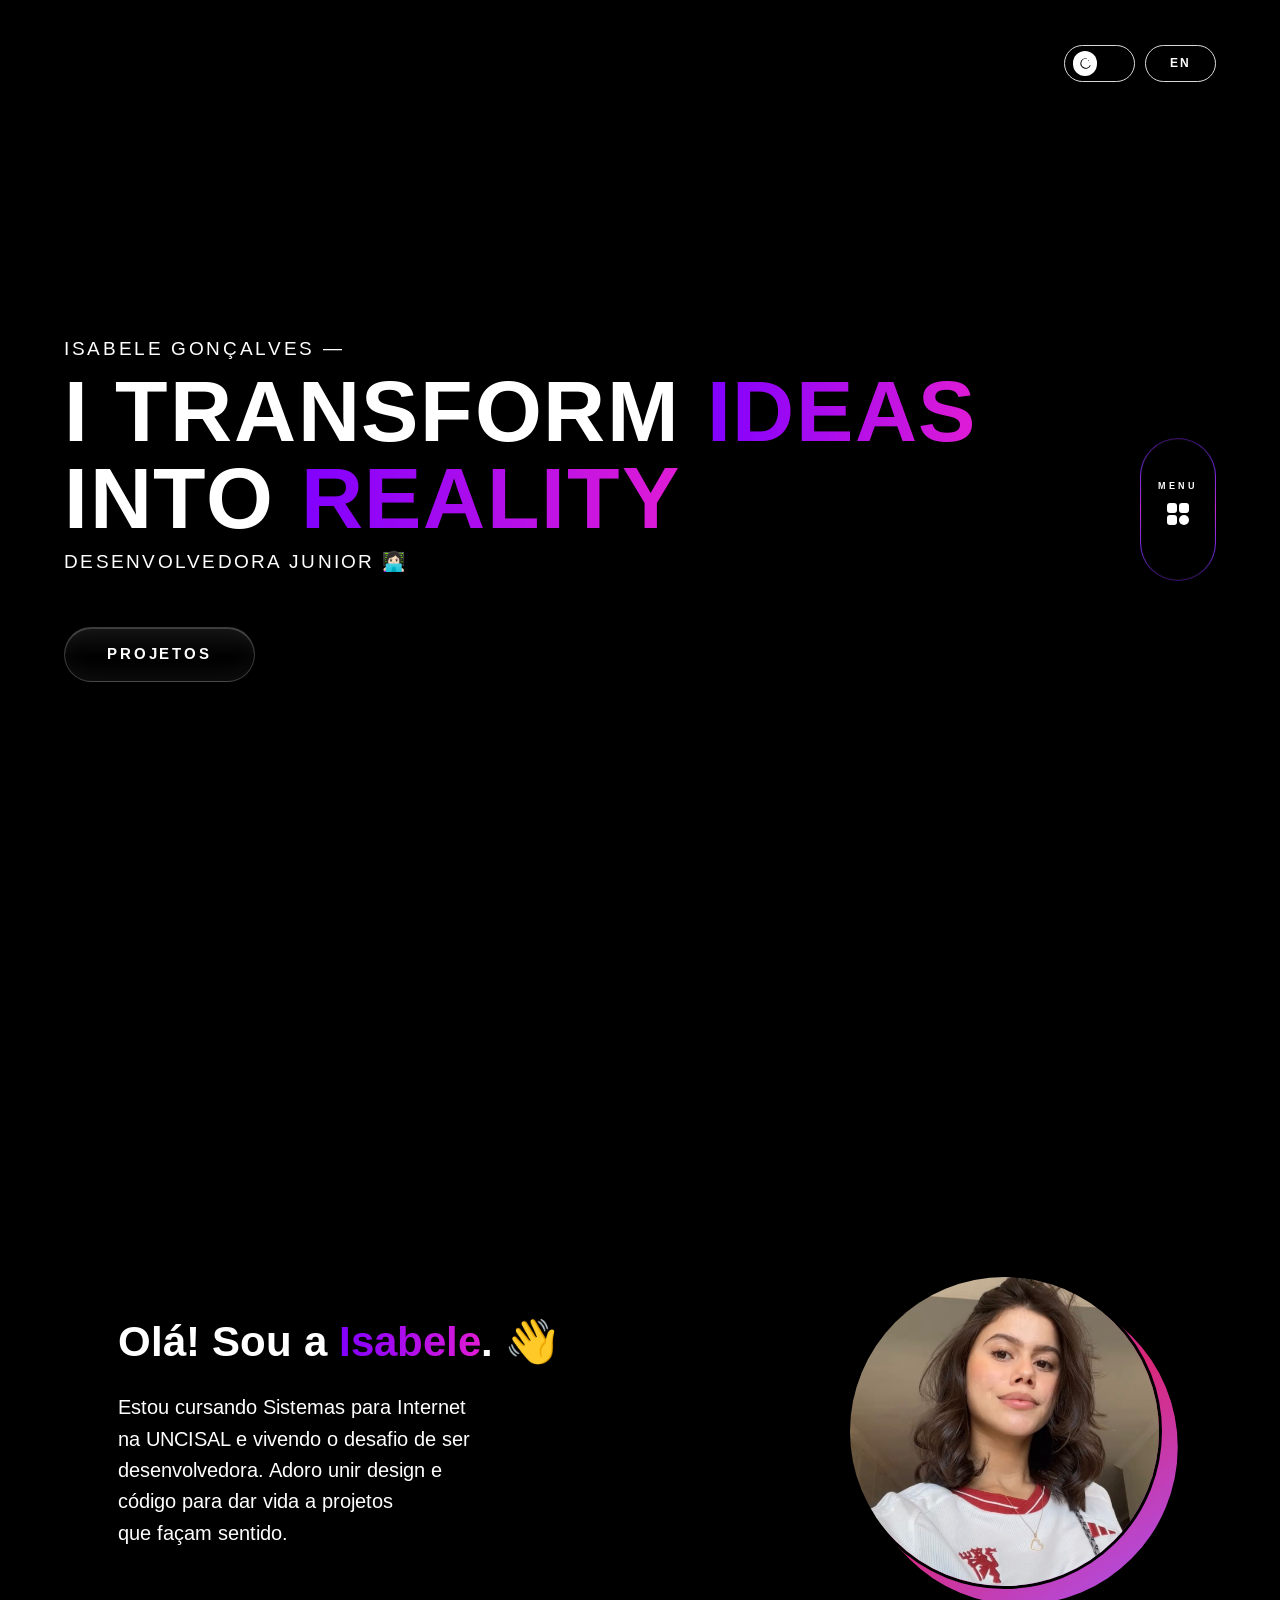
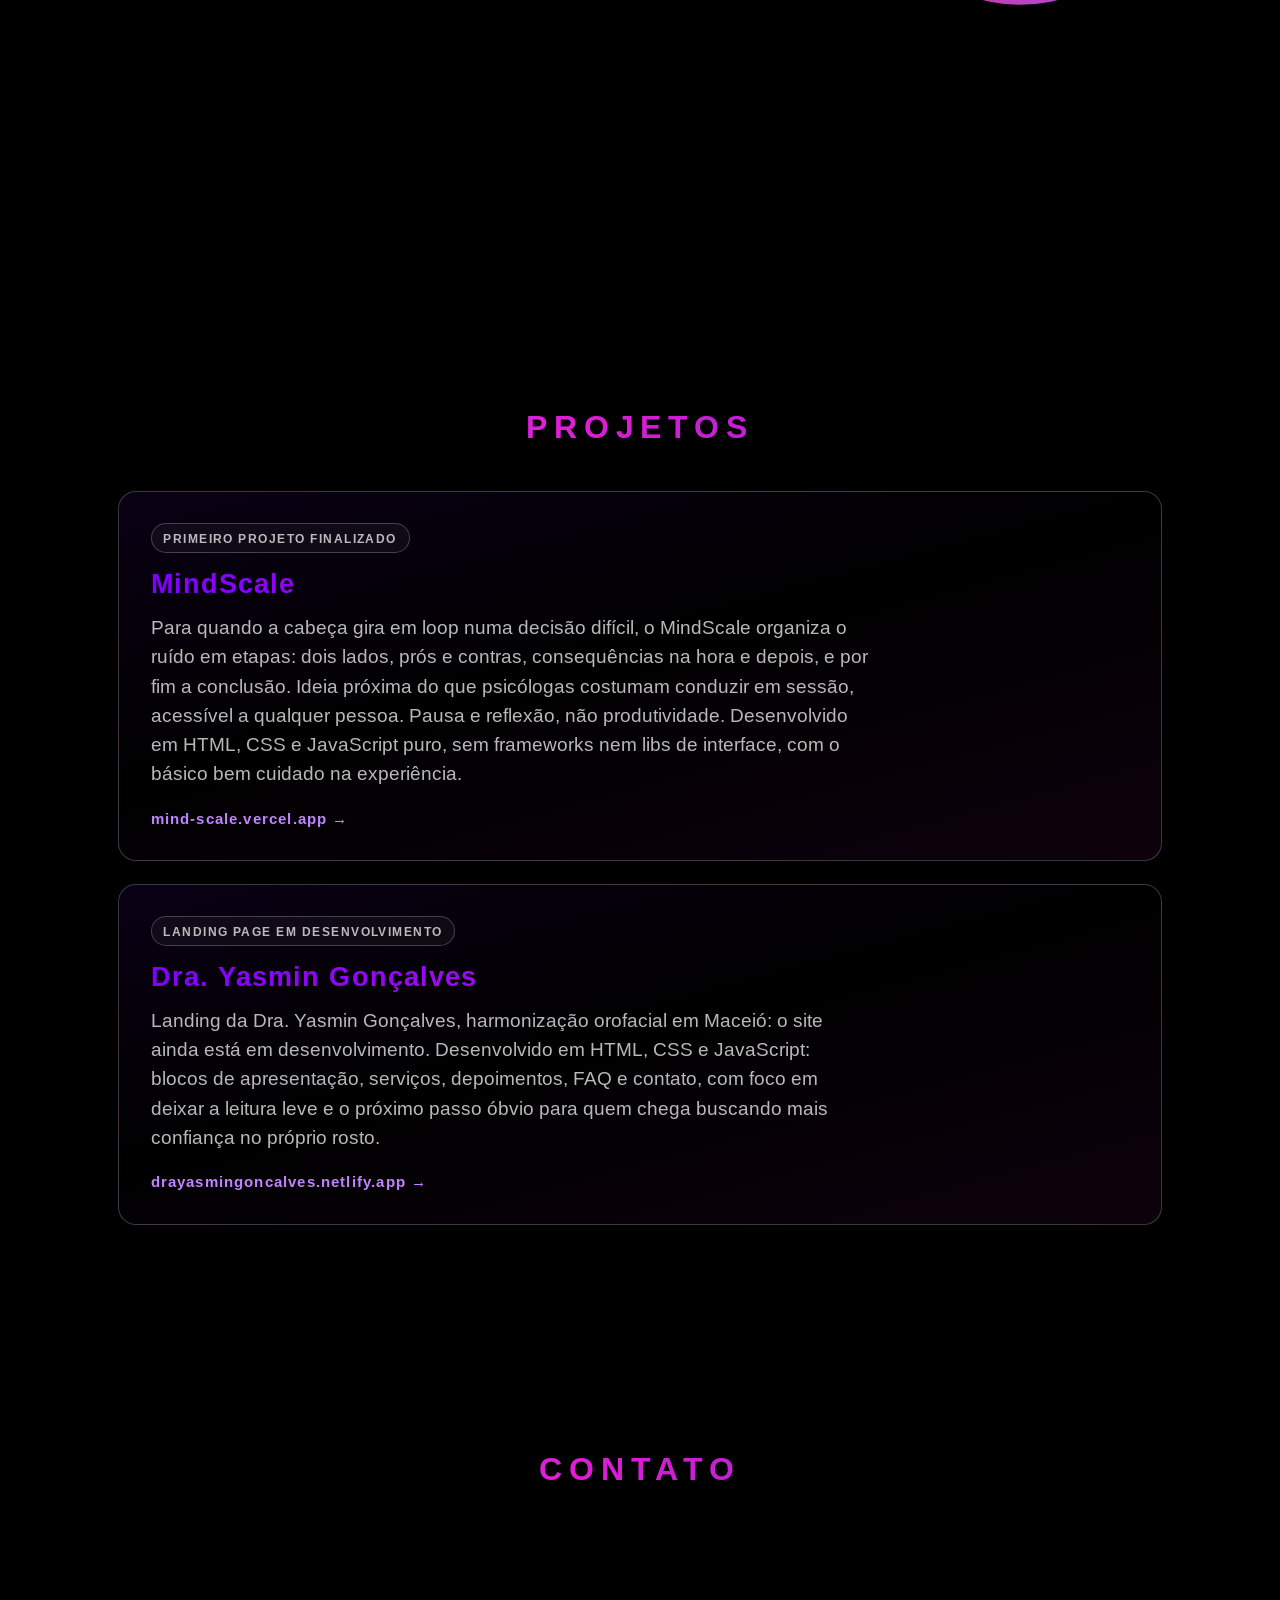
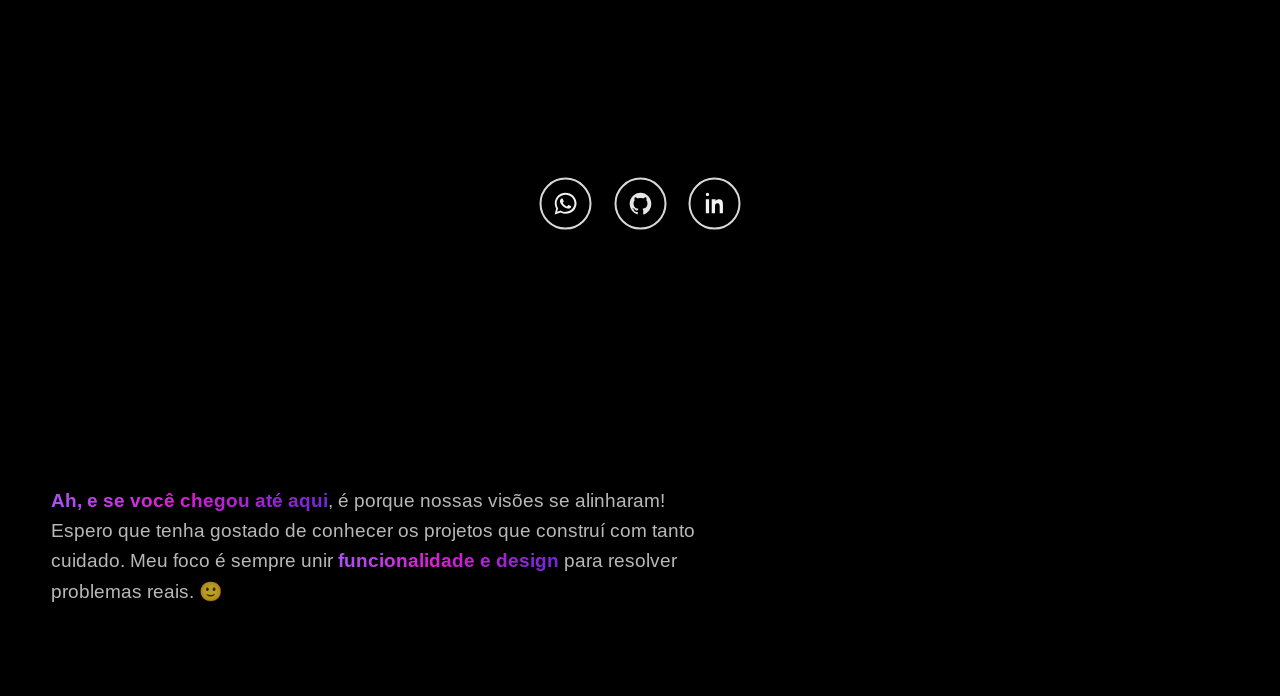
==== commit 93886733: "Ajustes" ====
--- a/index.html
+++ b/index.html
@@ -8,38 +8,53 @@
     <link rel="stylesheet" href="styles.css" />
   </head>
   <body>
-    <!-- tudo do site começa aqui -->
+    <!-- portfolio isabele -->
     <div class="page page--landing">
       <header class="top-bar">
-        <!-- botão pra mudar entre tema claro e escuro -->
-        <button
-          type="button"
-          class="theme-toggle"
-          id="theme-toggle"
-          aria-label="Alternar entre tema claro e escuro"
-        >
-          <span class="theme-toggle__track">
-            <span class="theme-toggle__thumb" aria-hidden="true">
-              <svg class="icon-moon" viewBox="0 0 24 24" aria-hidden="true">
-                <path
-                  d="M14.2 2.65a.7.7 0 0 1 .72.93A8.35 8.35 0 1 0 20.4 15a.7.7 0 0 1 .94.73A9.75 9.75 0 1 1 14.2 2.65Z"
-                />
-                <path
-                  d="M17.45 5.1l.38.96.96.38-.96.38-.38.96-.38-.96-.96-.38.96-.38.38-.96ZM19.55 9.05l.23.58.58.23-.58.23-.23.58-.23-.58-.58-.23.58-.23.23-.58Z"
-                />
-              </svg>
-              <svg class="icon-sun" viewBox="0 0 24 24" aria-hidden="true">
-                <circle cx="12" cy="12" r="4" />
-                <path
-                  d="M12 2v2M12 20v2M4.93 4.93l1.41 1.41M17.66 17.66l1.41 1.41M2 12h2M20 12h2M4.93 19.07l1.41-1.41M17.66 6.34l1.41-1.41"
-                />
-              </svg>
+        <div
+          class="top-bar__actions"
+          data-i18n-aria="top_bar_aria"
+          aria-label="Preferências da página"
+        >
+          <!-- tema -->
+          <button
+            type="button"
+            class="theme-toggle"
+            id="theme-toggle"
+            data-i18n-aria="theme_aria"
+            aria-label="Alternar entre tema claro e escuro"
+          >
+            <span class="theme-toggle__track">
+              <span class="theme-toggle__thumb" aria-hidden="true">
+                <svg class="icon-moon" viewBox="0 0 24 24" aria-hidden="true">
+                  <path
+                    d="M14.2 2.65a.7.7 0 0 1 .72.93A8.35 8.35 0 1 0 20.4 15a.7.7 0 0 1 .94.73A9.75 9.75 0 1 1 14.2 2.65Z"
+                  />
+                  <path
+                    d="M17.45 5.1l.38.96.96.38-.96.38-.38.96-.38-.96-.96-.38.96-.38.38-.96ZM19.55 9.05l.23.58.58.23-.58.23-.23.58-.23-.58-.58-.23.58-.23.23-.58Z"
+                  />
+                </svg>
+                <svg class="icon-sun" viewBox="0 0 24 24" aria-hidden="true">
+                  <circle cx="12" cy="12" r="4" />
+                  <path
+                    d="M12 2v2M12 20v2M4.93 4.93l1.41 1.41M17.66 17.66l1.41 1.41M2 12h2M20 12h2M4.93 19.07l1.41-1.41M17.66 6.34l1.41-1.41"
+                  />
+                </svg>
+              </span>
             </span>
-          </span>
-        </button>
+          </button>
+          <button
+            type="button"
+            class="lang-toggle"
+            id="lang-toggle"
+            aria-label="Switch language to English"
+          >
+            <span class="lang-toggle__label" aria-hidden="true">EN</span>
+          </button>
+        </div>
       </header>
       <main class="landing">
-        <!-- abertura com meu nome -->
+        <!-- inicio -->
         <div class="main landing__intro">
           <section id="inicio" class="hero" aria-labelledby="headline">
             <p class="hero__name">ISABELE GONÇALVES —</p>
@@ -51,17 +66,24 @@
                 INTO <span class="gradient">REALITY</span>
               </span>
             </h1>
-            <p class="hero__role">DESELVOLVEDORA JUNIOR 👩🏻‍💻</p>
-            <a class="btn-projetos" href="#projetos">PROJETOS</a>
+            <p class="hero__role" data-i18n="hero_role">
+              DESENVOLVEDORA JUNIOR 👩🏻‍💻
+            </p>
+            <a class="btn-projetos" href="#projetos" data-i18n="btn_projects">PROJETOS</a>
           </section>
-          <aside class="side-dock" aria-label="Atalhos do site (menu)">
-            <p class="side-dock__label">MENU</p>
+          <aside
+            class="side-dock"
+            data-i18n-aria="dock_aria"
+            aria-label="Atalhos do site (menu)"
+          >
+            <p class="side-dock__label" data-i18n="menu_label">MENU</p>
             <button
               type="button"
               class="menu-trigger"
               id="menu-open"
               aria-controls="nav-drawer"
               aria-expanded="false"
+              data-i18n-aria="menu_open_aria"
               aria-label="Abrir atalhos para seções da página"
             >
               <span></span><span></span><span></span><span></span>
@@ -69,7 +91,7 @@
           </aside>
         </div>
 
-        <!-- um pouco sobre mim -->
+        <!-- sobre -->
         <section
           id="sobre"
           class="landing__section about"
@@ -77,10 +99,10 @@
         >
           <div class="about__grid">
             <div class="about__text">
-              <h2 class="about__heading" id="about-heading">
+              <h2 class="about__heading" id="about-heading" data-i18n-html="about_heading">
                 Olá! Sou a <span class="about__name">Isabele</span>. 👋
               </h2>
-              <p class="about__body">
+              <p class="about__body" data-i18n-html="about_body">
                 Estou cursando Sistemas para Internet<br />na UNCISAL e vivendo
                 o desafio de ser<br />desenvolvedora. Adoro unir design e<br />código
                 para dar vida a projetos<br />que façam sentido.
@@ -93,43 +115,100 @@
                   class="about__photo"
                   src="IMG/EU.jpeg"
                   alt="Retrato de Isabele Gonçalves"
+                  data-i18n-alt="photo_alt"
                 />
               </div>
             </figure>
           </div>
         </section>
 
-        <!-- projetos - por enquanto só loading -->
+        <!-- projetos -->
         <section
           id="projetos"
           class="landing__section section-projetos"
-          aria-label="Projetos"
-        >
-          <div
-            class="section-projetos-loading"
-            role="status"
-            aria-live="polite"
-          >
-            <span class="section-projetos-spinner" aria-hidden="true"></span>
-            <p class="section-projetos-msg">Projetos em desenvolvimento…</p>
+          aria-labelledby="projetos-heading"
+        >
+          <div class="section-projetos__inner">
+            <h2
+              class="section-projetos__title"
+              id="projetos-heading"
+              data-i18n="projetos_title"
+            >
+              PROJETOS
+            </h2>
+            <ul class="projeto-list">
+              <li>
+                <a
+                  class="projeto-card"
+                  href="https://mind-scale.vercel.app/"
+                  target="_blank"
+                  rel="noopener noreferrer"
+                >
+                  <span class="projeto-card__badge" data-i18n="mind_badge"
+                    >Primeiro projeto finalizado</span
+                  >
+                  <h3 class="projeto-card__name">MindScale</h3>
+                  <p class="projeto-card__desc" data-i18n="mind_desc">
+                    Para quando a cabeça gira em loop numa decisão difícil, o
+                    MindScale organiza o ruído em etapas: dois lados, prós e
+                    contras, consequências na hora e depois, e por fim a
+                    conclusão. Ideia próxima do que psicólogas costumam conduzir em
+                    sessão, acessível a qualquer pessoa. Pausa e reflexão, não
+                    produtividade. Desenvolvido em HTML, CSS e JavaScript puro,
+                    sem frameworks nem libs de interface, com o básico bem
+                    cuidado na experiência.
+                  </p>
+                  <span class="projeto-card__url" aria-hidden="true"
+                    >mind-scale.vercel.app →</span>
+                </a>
+              </li>
+              <li>
+                <a
+                  class="projeto-card"
+                  href="https://drayasmingoncalves.netlify.app/"
+                  target="_blank"
+                  rel="noopener noreferrer"
+                >
+                  <span class="projeto-card__badge" data-i18n="yas_badge"
+                    >Landing page em desenvolvimento</span
+                  >
+                  <h3 class="projeto-card__name">Dra. Yasmin Gonçalves</h3>
+                  <p class="projeto-card__desc" data-i18n="yas_desc">
+                    Landing da Dra. Yasmin Gonçalves, harmonização orofacial em
+                    Maceió: o site ainda está em desenvolvimento. Desenvolvido em
+                    HTML, CSS e JavaScript: blocos de
+                    apresentação, serviços, depoimentos, FAQ e contato, com foco em
+                    deixar a leitura leve e o próximo passo óbvio para quem chega
+                    buscando mais confiança no próprio rosto.
+                  </p>
+                  <span class="projeto-card__url" aria-hidden="true"
+                    >drayasmingoncalves.netlify.app →</span>
+                </a>
+              </li>
+            </ul>
           </div>
         </section>
 
-        <!-- redes pra me achar -->
+        <!-- contato -->
         <section
           id="contato"
           class="landing__section section-contato"
+          data-i18n-aria="contato_aria"
           aria-label="Contato"
         >
-          <h2 class="section-contato__title">CONTATO</h2>
+          <h2 class="section-contato__title" data-i18n="contato_title">
+            CONTATO
+          </h2>
           <div
             class="contact-icons"
             role="group"
+            data-i18n-aria="contact_group_aria"
             aria-label="Ícones de contato"
           >
             <a
               class="contact-icon"
               aria-label="WhatsApp"
+              data-i18n-aria="wa_aria"
               href="https://wa.me/5582987012099"
               target="_blank"
               rel="noopener noreferrer"
@@ -147,6 +226,7 @@
             <a
               class="contact-icon"
               aria-label="GitHub"
+              data-i18n-aria="gh_aria"
               href="https://github.com/isntmemaria"
               target="_blank"
               rel="noopener noreferrer"
@@ -165,6 +245,7 @@
             <a
               class="contact-icon"
               aria-label="LinkedIn"
+              data-i18n-aria="li_aria"
               href="https://www.linkedin.com/in/isntmemaria"
               target="_blank"
               rel="noopener noreferrer"
@@ -184,7 +265,7 @@
               </svg>
             </a>
           </div>
-          <p class="section-contato__note">
+          <p class="section-contato__note" data-i18n-html="contact_note">
             <span class="contact-emphasis">Ah, e se você chegou até aqui</span>,
             é porque nossas visões se alinharam! Espero que tenha gostado de
             conhecer os projetos que construí com tanto cuidado. Meu foco é
@@ -196,7 +277,7 @@
       </main>
     </div>
 
-    <!-- menu que desliza quando clica no MENU -->
+    <!-- menu -->
     <div
       class="nav-drawer"
       id="nav-drawer"
@@ -209,28 +290,40 @@
         type="button"
         class="nav-drawer__backdrop"
         id="menu-backdrop"
+        data-i18n-aria="backdrop_aria"
         aria-label="Fechar menu"
       ></button>
       <div class="nav-drawer__panel">
-        <h2 id="drawer-title" class="visually-hidden">Atalhos para seções</h2>
+        <h2 id="drawer-title" class="visually-hidden" data-i18n="drawer_title">
+          Atalhos para seções
+        </h2>
         <button
           type="button"
           class="nav-drawer__close"
           id="menu-close"
+          data-i18n-aria="close_aria"
           aria-label="Fechar"
         >
           ×
         </button>
         <ul class="nav-drawer__list">
-          <li><a href="#inicio">INICIO</a></li>
-          <li><a href="#sobre">SOBRE</a></li>
-          <li><a href="#projetos">PROJETOS</a></li>
-          <li><a href="#contato">CONTATO</a></li>
+          <li>
+            <a href="#inicio" data-i18n="nav_inicio">INICIO</a>
+          </li>
+          <li>
+            <a href="#sobre" data-i18n="nav_sobre">SOBRE</a>
+          </li>
+          <li>
+            <a href="#projetos" data-i18n="nav_projetos">PROJETOS</a>
+          </li>
+          <li>
+            <a href="#contato" data-i18n="nav_contato">CONTATO</a>
+          </li>
         </ul>
       </div>
     </div>
 
-    <!-- efeito extra no mouse (no celular o script tira isso) -->
+    <!-- cursor -->
     <div id="cursor-follow" class="cursor-follow" aria-hidden="true">
       <div class="cursor-follow__orbit">
         <svg
--- a/styles.css
+++ b/styles.css
@@ -1,7 +1,7 @@
-/* Portfólio Isabele */
+/* css do portfolio */
 @import url("https://fonts.googleapis.com/css2?family=Arimo:wght@400;500;600;700&display=swap");
 
-/* Variáveis */
+/* cores e coisas que repito */
 :root {
   --bg: #000000;
   --text: #ffffff;
@@ -51,17 +51,34 @@
   display: flex;
   flex-direction: column;
 }
-.top-bar { display: flex; justify-content: flex-end; align-items: center; }
-.theme-toggle {
-  display: flex;
+.top-bar {
+  display: flex;
+  justify-content: flex-end;
+  align-items: flex-start;
+}
+.top-bar__actions {
+  display: flex;
+  flex-direction: row;
   align-items: center;
-  gap: 0;
-  padding: 0.2rem 0.35rem;
+  gap: 0.55rem;
+}
+.theme-toggle,
+.lang-toggle {
+  box-sizing: border-box;
+  width: 3.95rem;
+  height: 2.05rem;
+  padding: 0;
+  display: inline-flex;
+  align-items: center;
+  justify-content: center;
   border-radius: 999px;
   border: 1px solid var(--toggle-border);
   background: transparent;
   cursor: pointer;
   color: var(--text);
+}
+.theme-toggle {
+  gap: 0;
 }
 .theme-toggle:focus-visible {
   outline: 2px solid var(--gradient-a);
@@ -88,6 +105,24 @@
 .theme-toggle__thumb svg { position: absolute; inset: 0; margin: auto; }
 :root[data-theme="light"] .theme-toggle__thumb { transform: translateX(1.45rem); }
 .theme-toggle svg { width: 0.72rem; height: 0.72rem; color: var(--bg); }
+.lang-toggle {
+  font-family: inherit;
+  font-size: 0.68rem;
+  font-weight: 700;
+  letter-spacing: 0.14em;
+  transition: border-color 0.2s ease, background 0.2s ease;
+}
+.lang-toggle:hover {
+  border-color: rgba(168, 85, 247, 0.55);
+  background: rgba(128, 0, 255, 0.12);
+}
+.lang-toggle:focus-visible {
+  outline: 2px solid var(--gradient-a);
+  outline-offset: 3px;
+}
+.lang-toggle__label {
+  line-height: 1;
+}
 .icon-moon { filter: drop-shadow(0 0 3px rgba(255, 255, 255, 0.35)) saturate(1.08); }
 :root[data-theme="light"] .icon-moon { filter: none; }
 .theme-toggle__thumb .icon-moon path { fill: currentColor; }
@@ -402,40 +437,90 @@
 .landing__section.section-projetos {
   background-color: var(--bg);
   margin-top: 0;
-  padding-bottom: clamp(4rem, 14vh, 7rem);
-  align-items: center;
-  justify-content: center;
-  text-align: center;
-}
-.section-projetos-loading {
-  display: flex;
-  flex-direction: column;
-  align-items: center;
-  justify-content: center;
+  padding-block: clamp(5.5rem, 14vh, 8rem) clamp(4rem, 14vh, 7rem);
+  align-items: stretch;
+  justify-content: flex-start;
+}
+.section-projetos__inner {
+  width: 100%;
+  max-width: 58rem;
+  margin-inline: auto;
+  text-align: left;
+}
+.projeto-list {
+  list-style: none;
+  margin: 0;
+  padding: 0;
+  display: grid;
   gap: 1.25rem;
-  padding: 2rem;
-  flex: 1;
-  min-height: min(50vh, 24rem);
-}
-.section-projetos-msg {
-  margin: 0;
-  font-size: clamp(0.95rem, 2vw, 1.1rem);
-  font-weight: 500;
-  letter-spacing: 0.06em;
+}
+.projeto-card {
+  display: block;
+  padding: clamp(1.35rem, 3vw, 1.75rem);
+  border-radius: 1rem;
+  border: 1px solid var(--btn-border);
+  background: linear-gradient(165deg, rgba(128, 0, 255, 0.08) 0%, rgba(0, 0, 0, 0.35) 45%, rgba(224, 28, 213, 0.06) 100%);
+  text-decoration: none;
+  color: inherit;
+  transition: transform 0.2s ease, box-shadow 0.2s ease, border-color 0.2s ease;
+}
+:root[data-theme="light"] .projeto-card {
+  background: linear-gradient(165deg, rgba(128, 0, 255, 0.06) 0%, #fff 40%, rgba(224, 28, 213, 0.05) 100%);
+}
+.projeto-card:hover {
+  transform: translateY(-3px);
+  border-color: rgba(168, 85, 247, 0.45);
+  box-shadow: 0 18px 48px rgba(0, 0, 0, 0.35);
+}
+:root[data-theme="light"] .projeto-card:hover {
+  box-shadow: 0 14px 40px rgba(0, 0, 0, 0.1);
+}
+.projeto-card:focus-visible {
+  outline: 2px solid var(--gradient-a);
+  outline-offset: 4px;
+}
+.projeto-card__badge {
+  display: inline-block;
+  margin-bottom: 0.85rem;
+  padding: 0.35rem 0.65rem;
+  font-size: 0.68rem;
+  font-weight: 700;
+  letter-spacing: 0.12em;
+  text-transform: uppercase;
   color: var(--text-muted);
-}
-.section-projetos-spinner {
-  display: block;
-  width: 2.75rem;
-  height: 2.75rem;
-  border-radius: 50%;
-  border: 3px solid rgba(255, 255, 255, 0.12);
-  border-top-color: var(--gradient-a);
-  animation: spin 0.85s linear infinite;
-}
-:root[data-theme="light"] .section-projetos-spinner {
-  border-color: rgba(10, 10, 10, 0.1);
-  border-top-color: var(--gradient-a);
+  border-radius: 999px;
+  border: 1px solid var(--btn-border);
+  background: rgba(255, 255, 255, 0.04);
+}
+:root[data-theme="light"] .projeto-card__badge {
+  background: rgba(10, 10, 10, 0.04);
+}
+.projeto-card__name {
+  margin: 0 0 0.65rem;
+  font-size: clamp(1.25rem, 2.5vw, 1.5rem);
+  font-weight: 700;
+  letter-spacing: 0.04em;
+  background: linear-gradient(90deg, var(--gradient-a), var(--gradient-b));
+  -webkit-background-clip: text;
+  background-clip: text;
+  color: transparent;
+}
+.projeto-card__desc {
+  margin: 0 0 1rem;
+  font-size: clamp(0.95rem, 1.6vw, 1.05rem);
+  line-height: 1.55;
+  font-weight: 400;
+  color: var(--text-muted);
+  max-width: 40rem;
+}
+.projeto-card__url {
+  font-size: 0.82rem;
+  font-weight: 600;
+  letter-spacing: 0.08em;
+  color: #c084fc;
+}
+:root[data-theme="light"] .projeto-card__url {
+  color: #7c3aed;
 }
 .section-contato h2:not(.section-contato__title) {
   font-size: 1rem;
@@ -446,19 +531,26 @@
   color: var(--text-muted);
 }
 .contact-emphasis,
-.section-contato__title {
+.section-contato__title,
+.section-projetos__title {
   color: transparent;
   background: var(--gradient-text-contact);
   -webkit-background-clip: text;
   background-clip: text;
 }
-.section-contato__title {
-  margin: 0;
+.section-contato__title,
+.section-projetos__title {
   font-size: clamp(1.15rem, 2.6vw, 1.75rem);
   font-weight: 900;
   letter-spacing: 0.22em;
   text-transform: uppercase;
   text-align: center;
+}
+.section-contato__title {
+  margin: 0;
+}
+.section-projetos__title {
+  margin: 0 0 clamp(2rem, 5vh, 3rem);
 }
 .contact-icons {
   position: absolute;
@@ -636,11 +728,6 @@
 @keyframes spin { to { transform: rotate(360deg); } }
 
 @media (prefers-reduced-motion: reduce) {
-  .section-projetos-spinner {
-    animation: none;
-    border-top-color: var(--gradient-b);
-    opacity: 0.85;
-  }
   html.has-custom-cursor,
   html.has-custom-cursor * { cursor: auto !important; }
   .cursor-follow { display: none !important; }
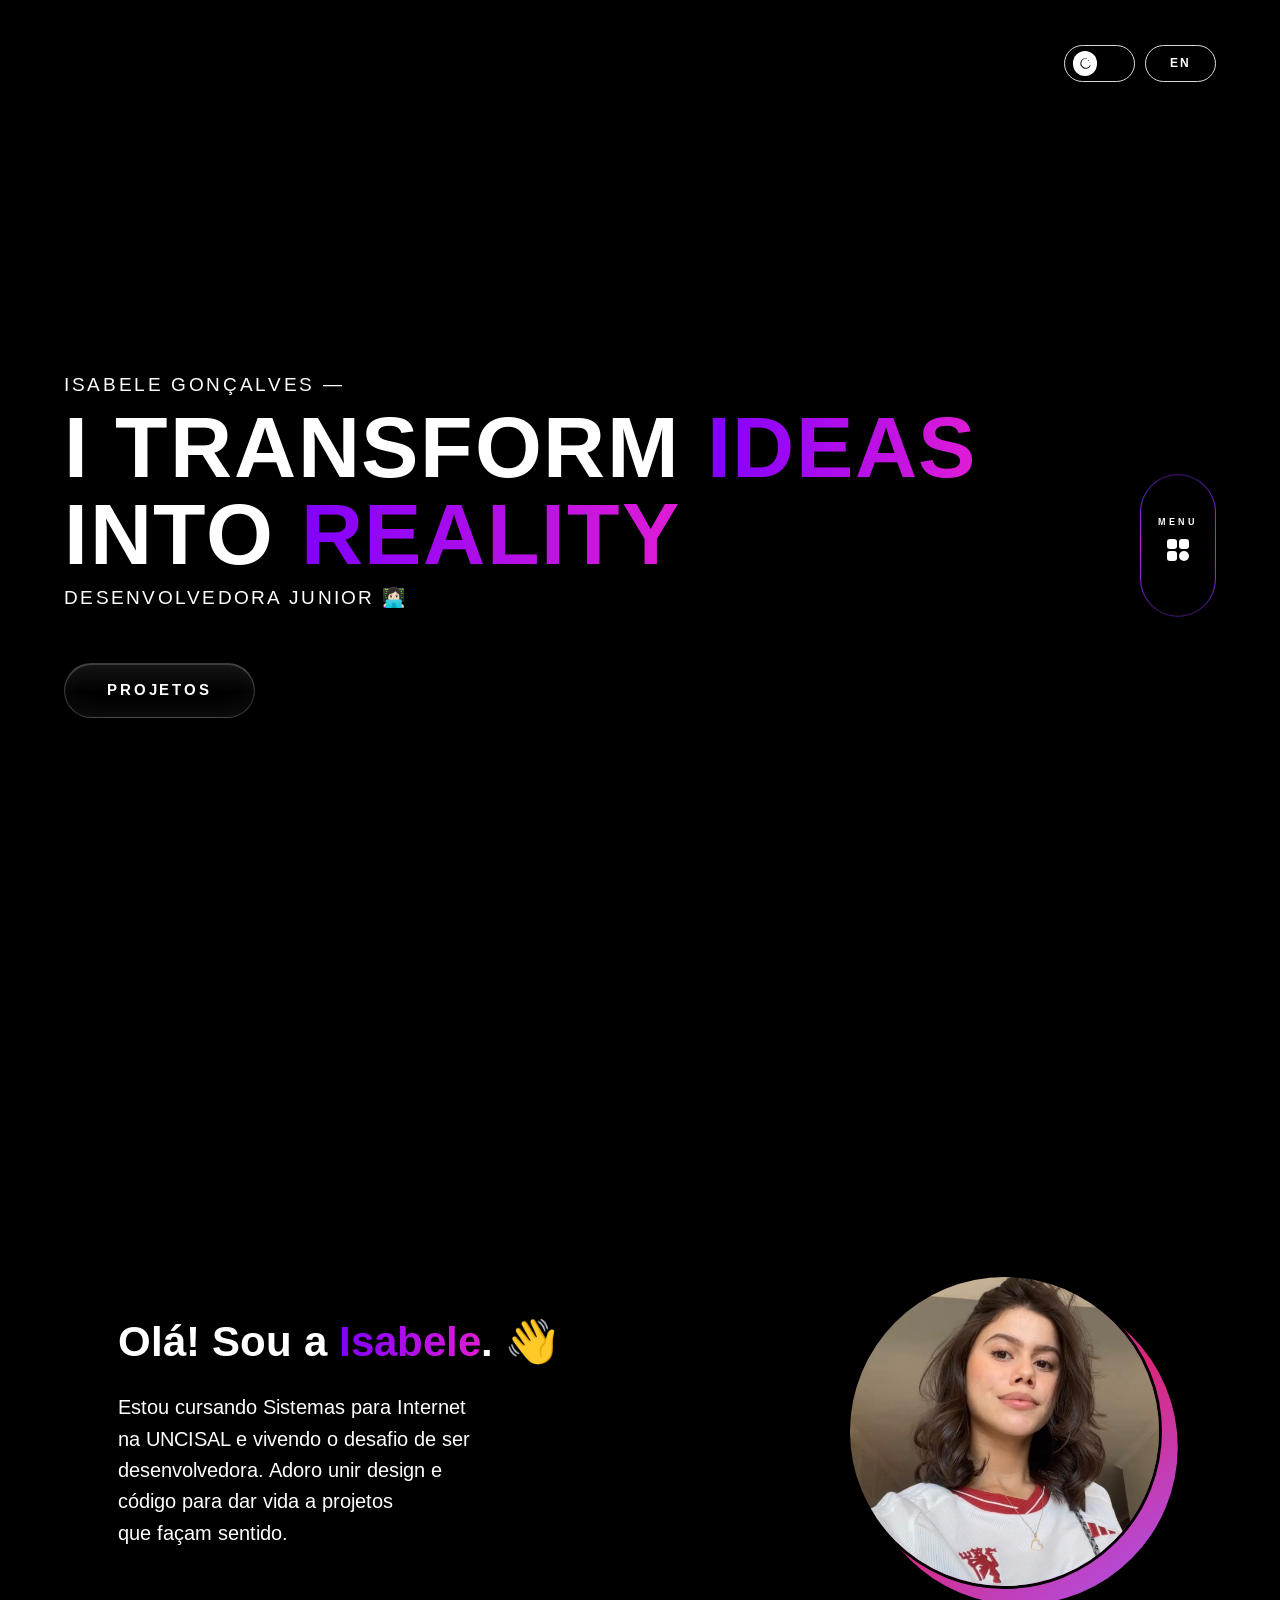
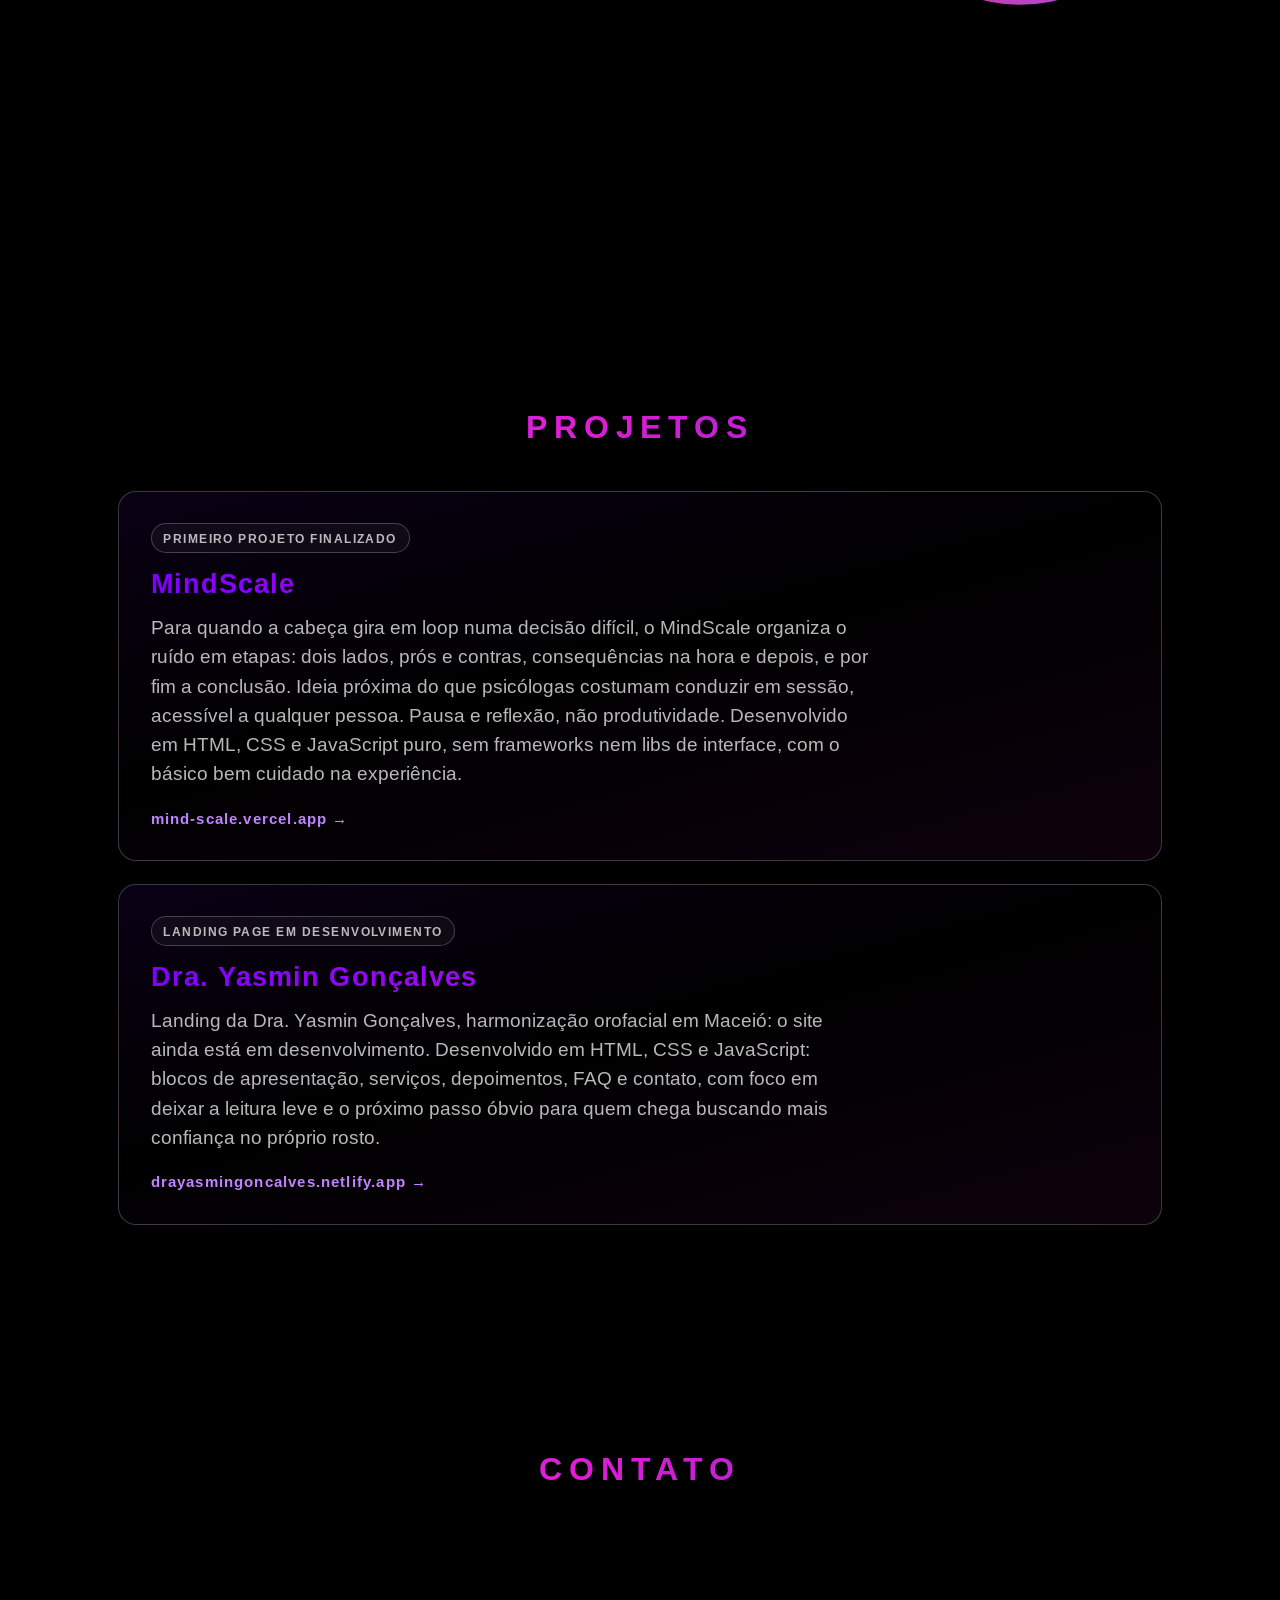
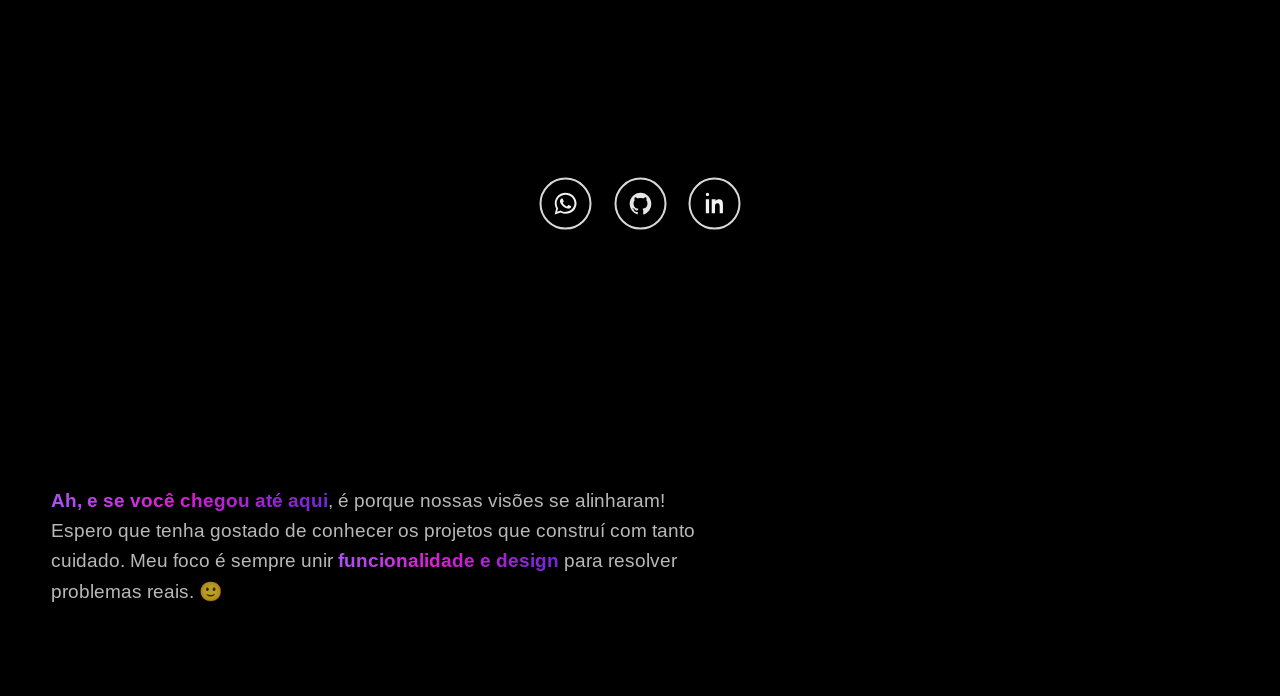
==== commit b6aa6c69: "Ajustes" ====
--- a/index.html
+++ b/index.html
@@ -60,7 +60,7 @@
             <p class="hero__name">ISABELE GONÇALVES —</p>
             <h1 class="hero__title" id="headline">
               <span class="line">
-                I TRANSFORM <span class="gradient">IDEAS</span>
+                <span class="hero__title-cluster">I TRANSFORM <span class="gradient">IDEAS</span></span>
               </span>
               <span class="line">
                 INTO <span class="gradient">REALITY</span>
--- a/styles.css
+++ b/styles.css
@@ -145,20 +145,60 @@
   padding-top: clamp(0.5rem, 3vh, 2rem);
   padding-bottom: clamp(2rem, 8vh, 4rem);
 }
+/* Hero intro: afasta nome, título e CTA do topo (header + respiro) */
+.main.landing__intro {
+  padding-top: clamp(3.25rem, 11vh, 7.5rem);
+}
 @media (max-width: 768px) {
-  .main { grid-template-columns: 1fr; align-items: start; }
-  .main.landing__intro { padding-right: 0; }
-  .side-dock {
-    position: static;
+  /* Flex: dock com position fixed não ocupa linha extra no fluxo */
+  .main {
+    display: flex;
+    flex-direction: column;
+    align-items: stretch;
+  }
+  .main.landing__intro {
+    padding-right: 0;
+    position: relative;
+    padding-top: clamp(4.25rem, 16vh, 10rem);
+    min-height: auto;
+    padding-bottom: clamp(1.25rem, 4vh, 2.25rem);
+  }
+  .landing__section.about {
+    padding-block: clamp(2.25rem, 7vh, 4.5rem) clamp(3.5rem, 10vh, 6.5rem);
+  }
+  .landing__section.section-projetos {
+    padding-block: clamp(2.5rem, 8vh, 5rem) clamp(3.5rem, 10vh, 6.5rem);
+  }
+  .main.landing__intro .hero {
+    /* Só o necessário após o padding da página: largura do círculo (~3.35rem) + folga mínima */
+    padding-inline-start: clamp(2.85rem, 2.45rem + 1.5vw, 3.2rem);
+    min-width: 0;
+    max-width: 100%;
+    overflow-wrap: break-word;
+  }
+  .nav-drawer__panel {
     right: auto;
-    top: auto;
-    transform: none;
-    z-index: auto;
-    justify-self: end;
-    margin-top: 1rem;
-  }
-}
-.hero { max-width: 42rem; }
+    left: 0;
+    border-left: none;
+    border-right: 1px solid var(--menu-border);
+    transform: translateX(-100%);
+    box-shadow: 26px 0 90px rgba(0, 0, 0, 0.55);
+  }
+  .nav-drawer__list a:focus-visible,
+  .nav-drawer__list a:hover {
+    transform: translateX(4px);
+  }
+  :root[data-theme="light"] .nav-drawer__panel {
+    border-left: none;
+    border-right: 1px solid rgba(160, 32, 240, 0.45);
+    box-shadow: 26px 0 90px rgba(0, 0, 0, 0.12);
+  }
+}
+.hero {
+  max-width: 42rem;
+  text-align: start;
+  justify-self: start;
+}
 .hero__name,
 .hero__role {
   font-size: clamp(0.95rem, 1.5vw, 1.05rem);
@@ -178,6 +218,23 @@
   text-transform: uppercase;
 }
 .hero__title .line { display: block; white-space: nowrap; }
+@media (max-width: 768px) {
+  .hero__name {
+    letter-spacing: 0.1em;
+  }
+  .hero__title {
+    font-size: clamp(1.5rem, 7.2vw, 2.65rem);
+    line-height: 1.12;
+    letter-spacing: 0.012em;
+    text-wrap: balance;
+  }
+  .hero__title .line {
+    white-space: normal;
+  }
+  .hero__title-cluster {
+    white-space: nowrap;
+  }
+}
 .about__name,
 .hero__title .gradient {
   background: linear-gradient(90deg, var(--gradient-a), var(--gradient-b));
@@ -281,6 +338,58 @@
 }
 .menu-trigger span:nth-child(4) { border-radius: 50%; }
 
+/* Mobile: círculo no dock (deve vir após o .side-dock base para vencer na cascata) */
+@media (max-width: 768px) {
+  .side-dock {
+    position: fixed;
+    top: clamp(1.25rem, 4vw, 2.5rem);
+    left: clamp(1.25rem, 5vw, 4rem);
+    right: auto;
+    transform: none;
+    z-index: 30;
+    margin: 0;
+    width: 3.35rem;
+    height: 3.35rem;
+    min-width: 0;
+    min-height: 0;
+    max-width: 3.35rem;
+    max-height: 3.35rem;
+    padding: 0;
+    border-radius: 50%;
+    aspect-ratio: 1;
+    flex-shrink: 0;
+    justify-content: center;
+    align-items: center;
+    gap: 0;
+    box-sizing: border-box;
+    overflow: hidden;
+  }
+  .side-dock__label {
+    position: absolute;
+    width: 1px;
+    height: 1px;
+    padding: 0;
+    margin: -1px;
+    overflow: hidden;
+    clip: rect(0, 0, 0, 0);
+    clip-path: inset(50%);
+    white-space: nowrap;
+    border: 0;
+  }
+  .menu-trigger {
+    width: 2.35rem;
+    height: 2.35rem;
+    border-radius: 50%;
+  }
+  .menu-trigger:focus-visible {
+    border-radius: 50%;
+  }
+  .menu-trigger span {
+    width: 0.5rem;
+    height: 0.5rem;
+  }
+}
+
 /* Nav drawer */
 .nav-drawer {
   position: fixed;
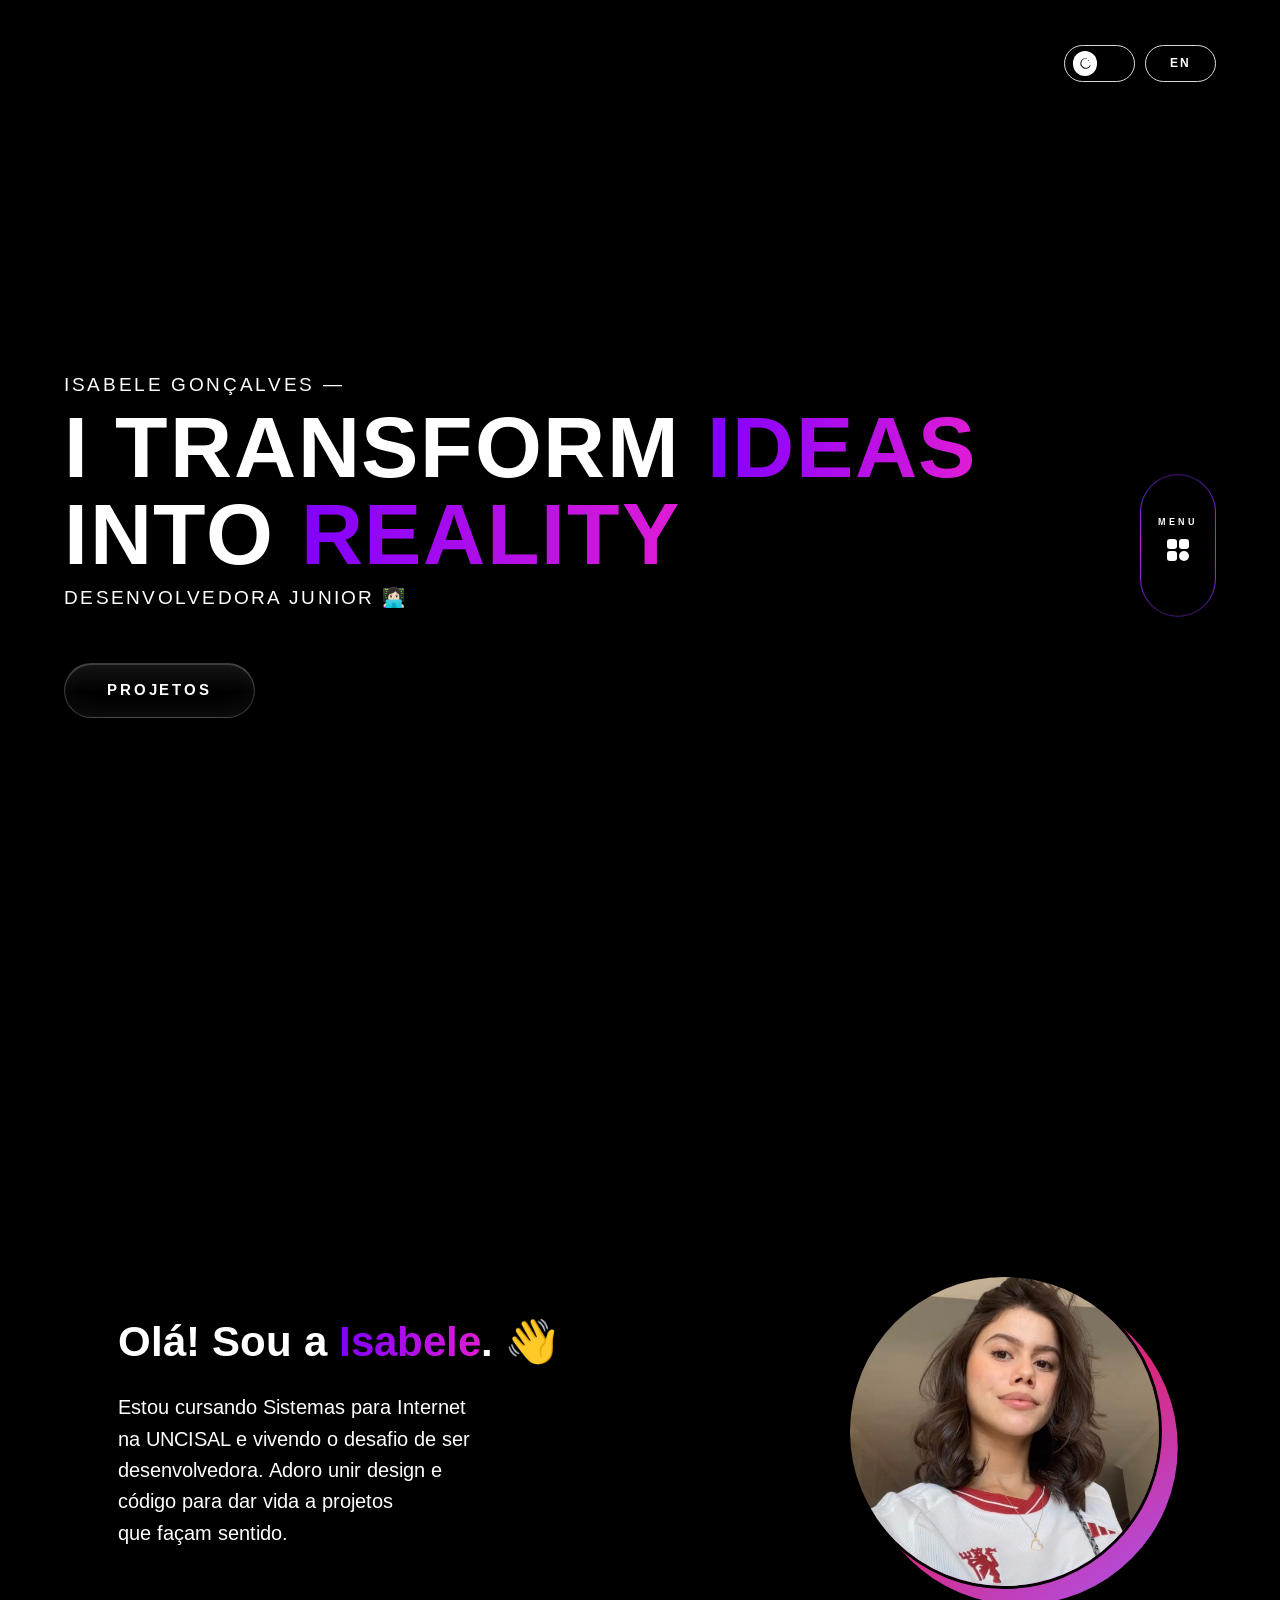
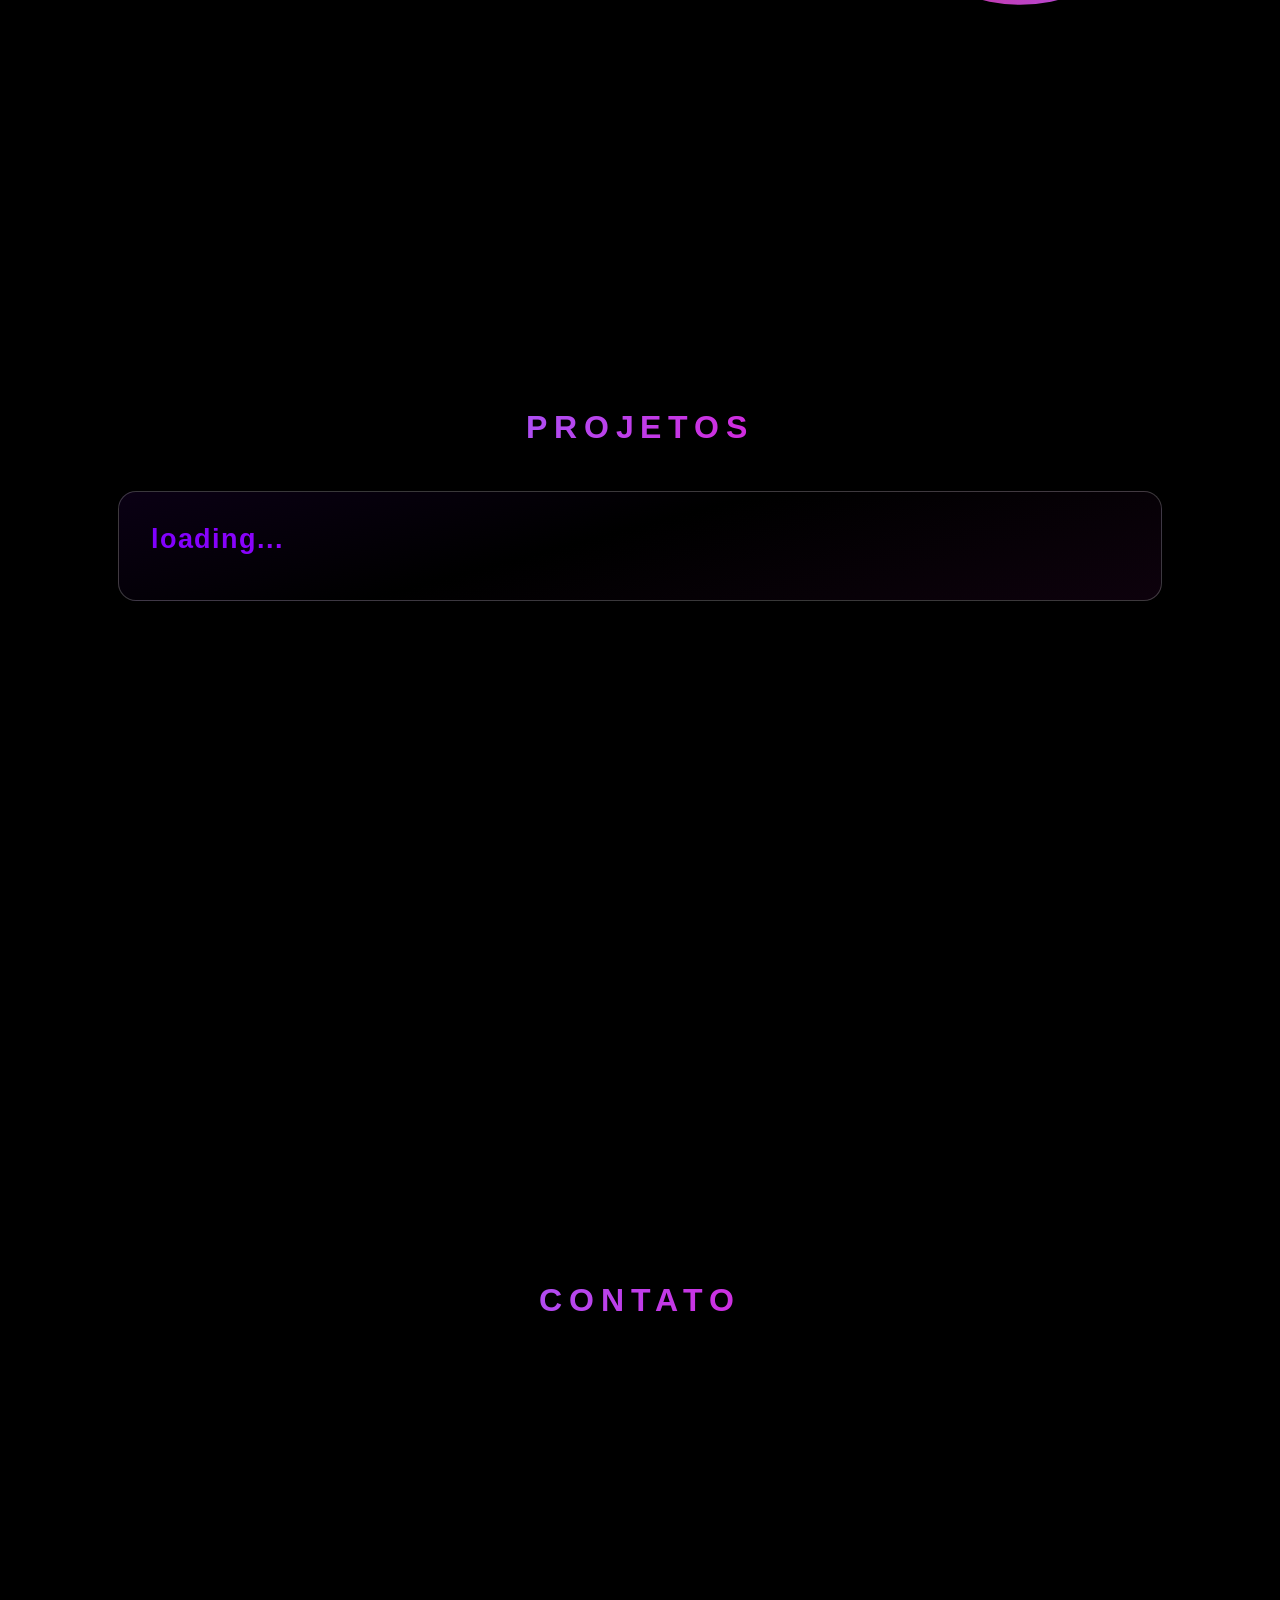
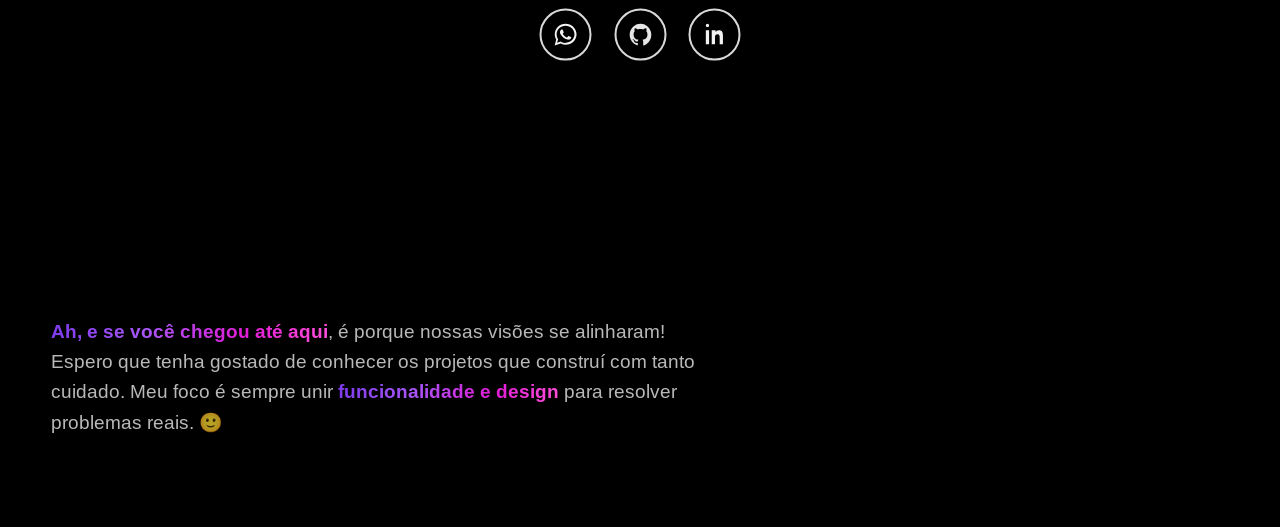
==== commit 37739a31: "Ajustes" ====
--- a/index.html
+++ b/index.html
@@ -138,52 +138,9 @@
             </h2>
             <ul class="projeto-list">
               <li>
-                <a
-                  class="projeto-card"
-                  href="https://mind-scale.vercel.app/"
-                  target="_blank"
-                  rel="noopener noreferrer"
-                >
-                  <span class="projeto-card__badge" data-i18n="mind_badge"
-                    >Primeiro projeto finalizado</span
-                  >
-                  <h3 class="projeto-card__name">MindScale</h3>
-                  <p class="projeto-card__desc" data-i18n="mind_desc">
-                    Para quando a cabeça gira em loop numa decisão difícil, o
-                    MindScale organiza o ruído em etapas: dois lados, prós e
-                    contras, consequências na hora e depois, e por fim a
-                    conclusão. Ideia próxima do que psicólogas costumam conduzir em
-                    sessão, acessível a qualquer pessoa. Pausa e reflexão, não
-                    produtividade. Desenvolvido em HTML, CSS e JavaScript puro,
-                    sem frameworks nem libs de interface, com o básico bem
-                    cuidado na experiência.
-                  </p>
-                  <span class="projeto-card__url" aria-hidden="true"
-                    >mind-scale.vercel.app →</span>
-                </a>
-              </li>
-              <li>
-                <a
-                  class="projeto-card"
-                  href="https://drayasmingoncalves.netlify.app/"
-                  target="_blank"
-                  rel="noopener noreferrer"
-                >
-                  <span class="projeto-card__badge" data-i18n="yas_badge"
-                    >Landing page em desenvolvimento</span
-                  >
-                  <h3 class="projeto-card__name">Dra. Yasmin Gonçalves</h3>
-                  <p class="projeto-card__desc" data-i18n="yas_desc">
-                    Landing da Dra. Yasmin Gonçalves, harmonização orofacial em
-                    Maceió: o site ainda está em desenvolvimento. Desenvolvido em
-                    HTML, CSS e JavaScript: blocos de
-                    apresentação, serviços, depoimentos, FAQ e contato, com foco em
-                    deixar a leitura leve e o próximo passo óbvio para quem chega
-                    buscando mais confiança no próprio rosto.
-                  </p>
-                  <span class="projeto-card__url" aria-hidden="true"
-                    >drayasmingoncalves.netlify.app →</span>
-                </a>
+                <article class="projeto-card" aria-label="Projetos em breve">
+                  <h3 class="projeto-card__name">loading...</h3>
+                </article>
               </li>
             </ul>
           </div>
--- a/styles.css
+++ b/styles.css
@@ -643,9 +643,10 @@
 .section-contato__title,
 .section-projetos__title {
   color: transparent;
-  background: var(--gradient-text-contact);
+  background: linear-gradient(110deg, #7c3aed 0%, #a855f7 35%, #e01cd5 70%, #ff4fd8 100%);
   -webkit-background-clip: text;
   background-clip: text;
+  -webkit-text-fill-color: transparent;
 }
 .section-contato__title,
 .section-projetos__title {
